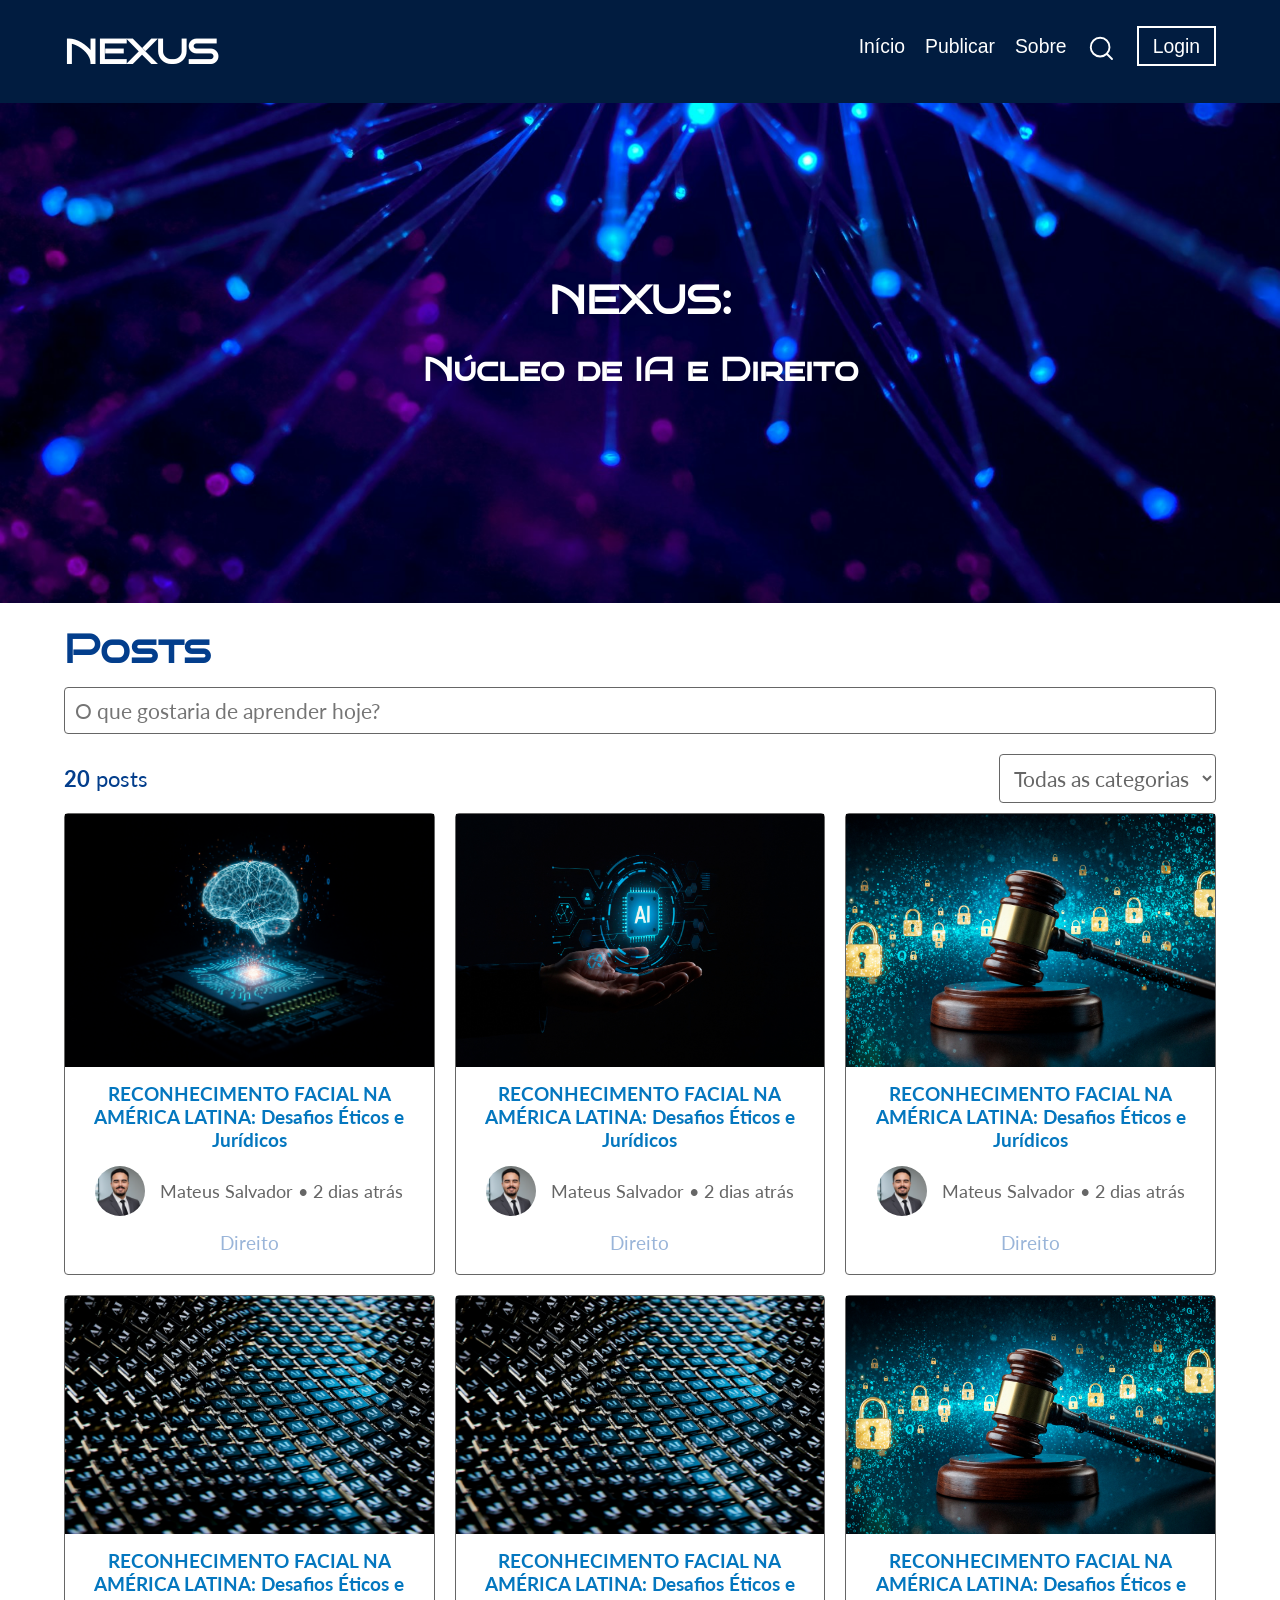
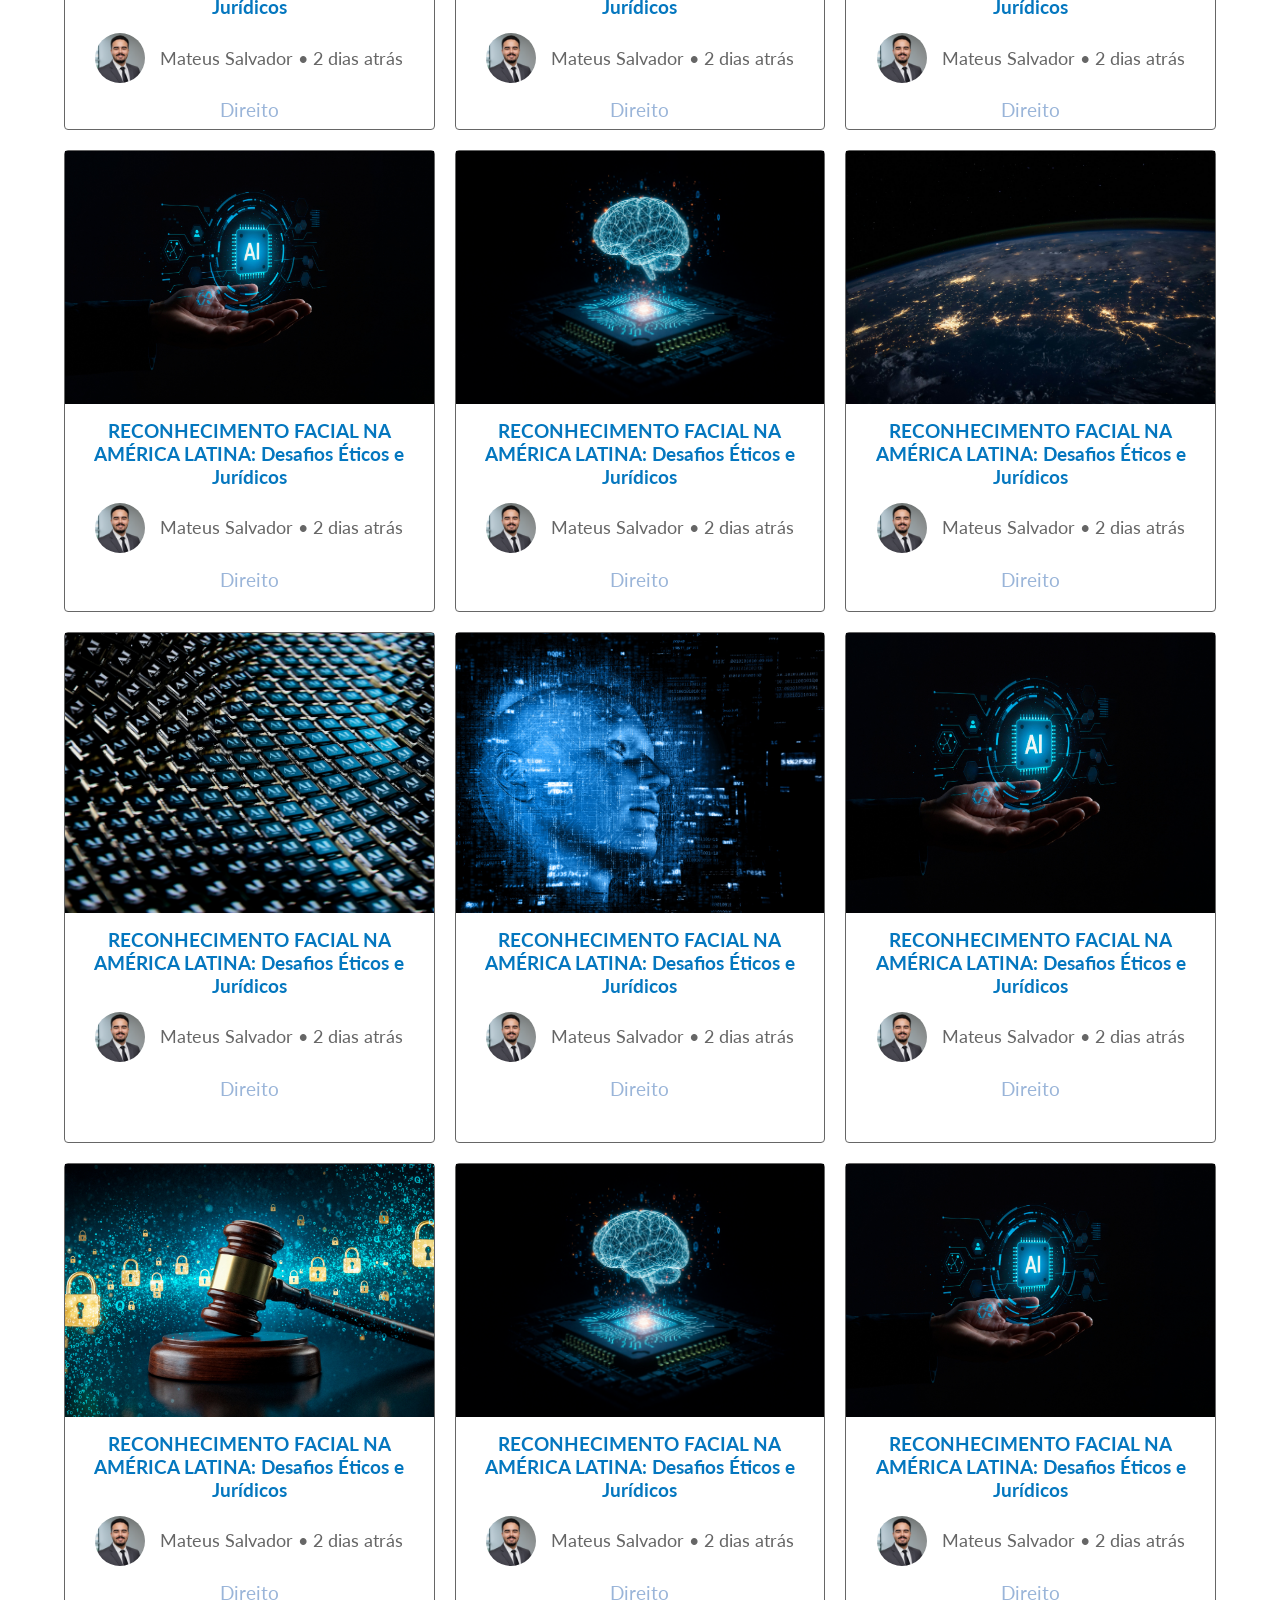
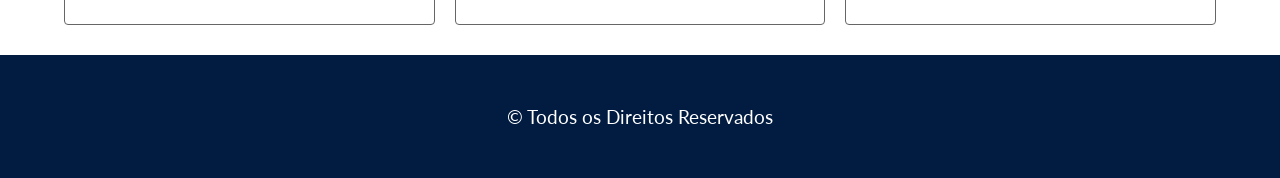
==== index.html @ 720b80a0 "primeiros ajustes responsivos" ====
<!doctype html>
<html lang="pt-br">
  <head>
    <meta charset="UTF-8" />
    <meta name="viewport" content="width=device-width, initial-scale=1.0" />
    <title>Observatório de IA e Direito</title>
    <link rel="stylesheet" href="./css/style.css" />
    <link rel="preconnect" href="https://fonts.googleapis.com" />
    <link rel="preconnect" href="https://fonts.gstatic.com" crossorigin />
    <link
      href="https://fonts.googleapis.com/css2?family=Bruno+Ace+SC&family=Lato:ital,wght@0,400;0,700;1,400;1,700&display=swap"
      rel="stylesheet"
    />
  </head>
  <body>
    <header>
      <div class="header interno">
        <a href="./" class="logo">Nexus</a>
        <nav>
          <ul class="menu">
            <li><a href="./">Início</a></li>
            <li><a href="./publicar.html">Publicar</a></li>
            <li><a href="">Sobre</a></li>
            <li>
              <a href=""
                ><img
                  class="img-search-header"
                  src="./media/search-white.svg"
                  alt=""
              /></a>
            </li>
            <li><a class="login-button" href="">Login</a></li>
          </ul>
          <button class="menu-alternativo">
            <img src="./media/menu.svg" alt="" />
          </button>
        </nav>
      </div>
    </header>

    <section class="blog-title-section externo">
      <div class="blog-title-section interno">
        <div class="blog-title-section-text">
          <h1>Nexus:</h1>
          <h2>Núcleo de IA e Direito</h2>
        </div>
      </div>
    </section>

    <section class="search-section">
      <div class="interno">
        <h2>Posts</h2>
        <div class="search-filter">
          <div class="search-filter-forms">
            <form class="search-post" method="get" action="">
              <input
                type="text"
                placeholder="O que gostaria de aprender hoje?"
              />
            </form>

            <div class="category-and-num-posts">
              <p class="num-posts"><span>20</span> posts</p>
              <form method="get" action="">
                <label for="category">Categoria</label>
                <select name="category" id="category">
                  <option value="">Todas as categorias</option>
                  <option value="Direito">Direito</option>
                  <option value="IA">IA</option>
                </select>
              </form>
            </div>
          </div>
        </div>
      </div>
    </section>

    <main>
      <div class="posts interno">
        <a href="">
          <div class="post">
            <img src="./media/homepage-3.jpg" alt="" />
            <div class="post-info">
              <h3 class="post-title">
                RECONHECIMENTO FACIAL NA AMÉRICA LATINA: Desafios Éticos e
                Jurídicos
              </h3>
              <div class="author-and-date">
                <img src="./media/perfil.png" alt="" class="author-img" />
                <span class="author-name">Mateus Salvador</span>
                <span class="circle-icon">•</span>
                <span class="pub-date">2 dias atrás</span>
              </div>
              <span class="post-category">Direito</span>
            </div>
          </div>
        </a>
        <a href="">
          <div class="post">
            <img src="./media/homepage-2.jpg" alt="" />
            <div class="post-info">
              <h3 class="post-title">
                RECONHECIMENTO FACIAL NA AMÉRICA LATINA: Desafios Éticos e
                Jurídicos
              </h3>
              <div class="author-and-date">
                <img src="./media/perfil.png" alt="" class="author-img" />
                <span class="author-name">Mateus Salvador</span>
                <span class="circle-icon">•</span>
                <span class="pub-date">2 dias atrás</span>
              </div>
              <span class="post-category">Direito</span>
            </div>
          </div>
        </a>
        <a href="">
          <div class="post">
            <img src="./media/homepage-7.jpg" alt="" />
            <div class="post-info">
              <h3 class="post-title">
                RECONHECIMENTO FACIAL NA AMÉRICA LATINA: Desafios Éticos e
                Jurídicos
              </h3>
              <div class="author-and-date">
                <img src="./media/perfil.png" alt="" class="author-img" />
                <span class="author-name">Mateus Salvador</span>
                <span class="circle-icon">•</span>
                <span class="pub-date">2 dias atrás</span>
              </div>
              <span class="post-category">Direito</span>
            </div>
          </div>
        </a>
        <a href="">
          <div class="post">
            <img src="./media/homepage-4.jpg" alt="" />
            <div class="post-info">
              <h3 class="post-title">
                RECONHECIMENTO FACIAL NA AMÉRICA LATINA: Desafios Éticos e
                Jurídicos
              </h3>
              <div class="author-and-date">
                <img src="./media/perfil.png" alt="" class="author-img" />
                <span class="author-name">Mateus Salvador</span>
                <span class="circle-icon">•</span>
                <span class="pub-date">2 dias atrás</span>
              </div>
              <span class="post-category">Direito</span>
            </div>
          </div>
        </a>
        <a href="">
          <div class="post">
            <img src="./media/homepage-4.jpg" alt="" />
            <div class="post-info">
              <h3 class="post-title">
                RECONHECIMENTO FACIAL NA AMÉRICA LATINA: Desafios Éticos e
                Jurídicos
              </h3>
              <div class="author-and-date">
                <img src="./media/perfil.png" alt="" class="author-img" />
                <span class="author-name">Mateus Salvador</span>
                <span class="circle-icon">•</span>
                <span class="pub-date">2 dias atrás</span>
              </div>
              <span class="post-category">Direito</span>
            </div>
          </div>
        </a>
        <a href="">
          <div class="post">
            <img src="./media/homepage-7.jpg" alt="" />
            <div class="post-info">
              <h3 class="post-title">
                RECONHECIMENTO FACIAL NA AMÉRICA LATINA: Desafios Éticos e
                Jurídicos
              </h3>
              <div class="author-and-date">
                <img src="./media/perfil.png" alt="" class="author-img" />
                <span class="author-name">Mateus Salvador</span>
                <span class="circle-icon">•</span>
                <span class="pub-date">2 dias atrás</span>
              </div>
              <span class="post-category">Direito</span>
            </div>
          </div>
        </a>
        <a href="">
          <div class="post">
            <img src="./media/homepage-2.jpg" alt="" />
            <div class="post-info">
              <h3 class="post-title">
                RECONHECIMENTO FACIAL NA AMÉRICA LATINA: Desafios Éticos e
                Jurídicos
              </h3>
              <div class="author-and-date">
                <img src="./media/perfil.png" alt="" class="author-img" />
                <span class="author-name">Mateus Salvador</span>
                <span class="circle-icon">•</span>
                <span class="pub-date">2 dias atrás</span>
              </div>
              <span class="post-category">Direito</span>
            </div>
          </div>
        </a>
        <a href="">
          <div class="post">
            <img src="./media/homepage-3.jpg" alt="" />
            <div class="post-info">
              <h3 class="post-title">
                RECONHECIMENTO FACIAL NA AMÉRICA LATINA: Desafios Éticos e
                Jurídicos
              </h3>
              <div class="author-and-date">
                <img src="./media/perfil.png" alt="" class="author-img" />
                <span class="author-name">Mateus Salvador</span>
                <span class="circle-icon">•</span>
                <span class="pub-date">2 dias atrás</span>
              </div>
              <span class="post-category">Direito</span>
            </div>
          </div>
        </a>
        <a href="">
          <div class="post">
            <img src="./media/homepage-5.jpg" alt="" />
            <div class="post-info">
              <h3 class="post-title">
                RECONHECIMENTO FACIAL NA AMÉRICA LATINA: Desafios Éticos e
                Jurídicos
              </h3>
              <div class="author-and-date">
                <img src="./media/perfil.png" alt="" class="author-img" />
                <span class="author-name">Mateus Salvador</span>
                <span class="circle-icon">•</span>
                <span class="pub-date">2 dias atrás</span>
              </div>
              <span class="post-category">Direito</span>
            </div>
          </div>
        </a>
        <a href="">
          <div class="post">
            <img src="./media/homepage-4.jpg" alt="" />
            <div class="post-info">
              <h3 class="post-title">
                RECONHECIMENTO FACIAL NA AMÉRICA LATINA: Desafios Éticos e
                Jurídicos
              </h3>
              <div class="author-and-date">
                <img src="./media/perfil.png" alt="" class="author-img" />
                <span class="author-name">Mateus Salvador</span>
                <span class="circle-icon">•</span>
                <span class="pub-date">2 dias atrás</span>
              </div>
              <span class="post-category">Direito</span>
            </div>
          </div>
        </a>
        <a href="">
          <div class="post">
            <img src="./media/homepage-1.jpg" alt="" />
            <div class="post-info">
              <h3 class="post-title">
                RECONHECIMENTO FACIAL NA AMÉRICA LATINA: Desafios Éticos e
                Jurídicos
              </h3>
              <div class="author-and-date">
                <img src="./media/perfil.png" alt="" class="author-img" />
                <span class="author-name">Mateus Salvador</span>
                <span class="circle-icon">•</span>
                <span class="pub-date">2 dias atrás</span>
              </div>
              <span class="post-category">Direito</span>
            </div>
          </div>
        </a>
        <a href="">
          <div class="post">
            <img src="./media/homepage-2.jpg" alt="" />
            <div class="post-info">
              <h3 class="post-title">
                RECONHECIMENTO FACIAL NA AMÉRICA LATINA: Desafios Éticos e
                Jurídicos
              </h3>
              <div class="author-and-date">
                <img src="./media/perfil.png" alt="" class="author-img" />
                <span class="author-name">Mateus Salvador</span>
                <span class="circle-icon">•</span>
                <span class="pub-date">2 dias atrás</span>
              </div>
              <span class="post-category">Direito</span>
            </div>
          </div>
        </a>
        <a href="">
          <div class="post">
            <img src="./media/homepage-7.jpg" alt="" />
            <div class="post-info">
              <h3 class="post-title">
                RECONHECIMENTO FACIAL NA AMÉRICA LATINA: Desafios Éticos e
                Jurídicos
              </h3>
              <div class="author-and-date">
                <img src="./media/perfil.png" alt="" class="author-img" />
                <span class="author-name">Mateus Salvador</span>
                <span class="circle-icon">•</span>
                <span class="pub-date">2 dias atrás</span>
              </div>
              <span class="post-category">Direito</span>
            </div>
          </div>
        </a>
        <a href="">
          <div class="post">
            <img src="./media/homepage-3.jpg" alt="" />
            <div class="post-info">
              <h3 class="post-title">
                RECONHECIMENTO FACIAL NA AMÉRICA LATINA: Desafios Éticos e
                Jurídicos
              </h3>
              <div class="author-and-date">
                <img src="./media/perfil.png" alt="" class="author-img" />
                <span class="author-name">Mateus Salvador</span>
                <span class="circle-icon">•</span>
                <span class="pub-date">2 dias atrás</span>
              </div>
              <span class="post-category">Direito</span>
            </div>
          </div>
        </a>
        <a href="">
          <div class="post">
            <img src="./media/homepage-2.jpg" alt="" />
            <div class="post-info">
              <h3 class="post-title">
                RECONHECIMENTO FACIAL NA AMÉRICA LATINA: Desafios Éticos e
                Jurídicos
              </h3>
              <div class="author-and-date">
                <img src="./media/perfil.png" alt="" class="author-img" />
                <span class="author-name">Mateus Salvador</span>
                <span class="circle-icon">•</span>
                <span class="pub-date">2 dias atrás</span>
              </div>
              <span class="post-category">Direito</span>
            </div>
          </div>
        </a>
      </div>
    </main>

    <footer>
      <div class="footer interno">
        <p><a href="">&copy; Todos os Direitos Reservados</a></p>
      </div>
    </footer>
  </body>
</html>
---- css/style.css ----
:root {
  --preto: #000000;
  --azul-1: #011c40;
  --azul-2: #033e8c;
  --azul-3: #0455bf;
  --azul-4: #0477bf;
  --azul-5: #9ab5d9;
  --branco: #ffffff;
  --cinza: #666666;
}

body {
  background-color: var(--branco);
}

* {
  margin: 0;
  padding: 0;
  border: none;
  text-decoration: none;
  font-size: 1.1rem;
  font-family: monospace;
  list-style: none;
  font-family: "Lato";
  box-sizing: border-box;
}

header {
  background-color: var(--azul-1);
  width: 100%;
}

.logo {
  color: var(--branco);
  font-weight: bold;
  text-transform: uppercase;
  font-size: 2rem;
  font-family: "Bruno Ace SC", Helvetica, Arial, sans-serif;
}

.interno {
  max-width: 90vw;
  margin: auto;
}

.header {
  display: flex;
  justify-content: space-between;
  padding: 30px 0;
  align-items: center;
}

.menu {
  display: flex;
  gap: 20px;
  align-content: center;
}

.menu a {
  text-transform: capitalize;
  color: var(--branco);
  font-family: "Roboto", Helvetica, Arial, sans-serif;
  font-size: 1.1rem;
}

.menu a:hover {
  color: var(--azul-5);
}

.menu img {
  height: 30px;
}

a.login-button {
  color: var(--branco);
  border: 2px solid var(--branco);
  padding: 7px 14px;
  transition: 0.5;
}

a.login-button:hover {
  border-color: var(--azul-5);
}

.menu-alternativo {
  width: 40px;
  background-color: transparent;
  display: none;
}

.menu-alternativo img {
  max-width: 100%;
}

.blog-title-section.externo {
  height: 500px;
  background-color: var(--azul-2);
  background-image: url(../media/homepage-6.jpg);
  background-repeat: no-repeat;
  background-position: bottom right;
  background-size: cover;
}

.blog-title-section.interno {
  height: 100%;
  display: flex;
  align-items: center;
  justify-content: center;
}

.blog-title-section-text {
  max-width: 50%;
  margin-bottom: 40px;
  text-align: center;
}

.blog-title-section h1,
h2,
h1 span {
  color: var(--branco);
  text-align: center;
  font-size: 2.2rem;
  line-height: 1.4;
  font-family: "Bruno Ace SC", Helvetica, Arial, sans-serif;
}

.blog-title-section h2 {
  font-size: 1.8rem;
  margin-top: 5px;
}

h1 {
  text-transform: uppercase;
  padding-bottom: 15px;
}

h1 span {
  text-transform: lowercase;
}

.search-section {
  padding: 20px 0 10px 0;
}

.search-section h2 {
  color: var(--azul-2);
  text-align: left;
  margin-bottom: 10px;
}

.search-post input {
  width: 100%;
}

[for="category"] {
  display: none;
}

.num-posts,
.num-posts span {
  font-size: 1.25rem;
  color: var(--azul-2);
}

.num-posts span {
  font-weight: bold;
}

.category-and-num-posts {
  display: flex;
  align-items: center;
  justify-content: space-between;
  width: 100%;
  margin-top: 20px;
}

.search-section input,
.search-filter select {
  color: var(--cinza);
  border: 1px solid var(--cinza);
  padding: 10px;
  border-radius: 4px;
  background-color: var(--branco);
  font-size: 1.2rem;
}

main {
  margin: 0px 0px 30px 0;
}

.posts {
  display: grid;
  grid-template-columns: repeat(auto-fit, minmax(350px, 1fr));
  gap: 20px;
  grid-auto-rows: auto;
}

.post * {
  color: var(--cinza);
}
.post {
  border: 1px solid var(--cinza);
  border-radius: 4px;
  background-color: var(--branco);
  height: 100%;
}

.post-info {
  padding: 15px 10px;
  display: grid;
  gap: 15px;
  text-align: center;
  align-content: space-around;
}

.post img {
  display: block;
  max-width: 100%;
  height: 55%;
  width: 100%;
  object-fit: cover;
  object-position: center center;
}

.post-title {
  color: var(--azul-4);
  font-size: 1.1rem;
}

.author-and-date {
  display: flex;
  flex-direction: row;
  justify-content: center;
  gap: 5px;
  align-items: center;
}

.author-and-date .author-img {
  width: 50px;
  height: 50px;
  border-radius: 25px;
  object-fit: cover;
  object-position: center center;
  margin-right: 10px;
}

.author-and-date * {
  color: var(--cinza);
  font-size: 1rem;
}
.post-category {
  color: var(--azul-5);
}

footer {
  background-color: var(--azul-1);
  padding: 50px;
  width: 100%;
}
.footer a {
  color: var(--branco);
}

.footer p {
  text-align: center;
}
.footer a:hover {
  color: var(--azul-5);
}

.publish {
  display: grid;
  grid-template-columns: 1fr 1fr;
  padding: 20px 0;
  height: 100%;
}

.publish * {
  grid-column: 1/2;
  text-align: left;
}

.publish h1 {
  margin-top: 20px;
  font-size: 2rem;
  color: var(--azul-2);
  line-height: 1.4;
}
.publish p {
  font-size: 1.25rem;
  line-height: 1.4;
}
.publish h2 {
  font-size: 1.5rem;
  line-height: 1.4;
  color: var(--azul-2);
  margin-top: 30px;
  margin-bottom: 7px;
}
.publish a {
  color: var(--azul-3);
}

@media (max-width: 650px) {
  .menu {
    display: none;
  }

  .menu-alternativo {
    display: block;
  }

  .posts {
    grid-template-columns: repeat(auto-fit, minmax(300px, 1fr));
  }

  .blog-title-section.externo {
    background-image: none;
    height: 400px;
  }
}

@media (max-width: 442px) {
  .post {
    padding-bottom: 20px;
  }

  .author-and-date {
    gap: 3px;
  }
  .interno {
    max-width: 100vw;
    padding: 10px;
  }
}

@media (max-width: 402px) {
  .post {
    height: 415px;
  }
}
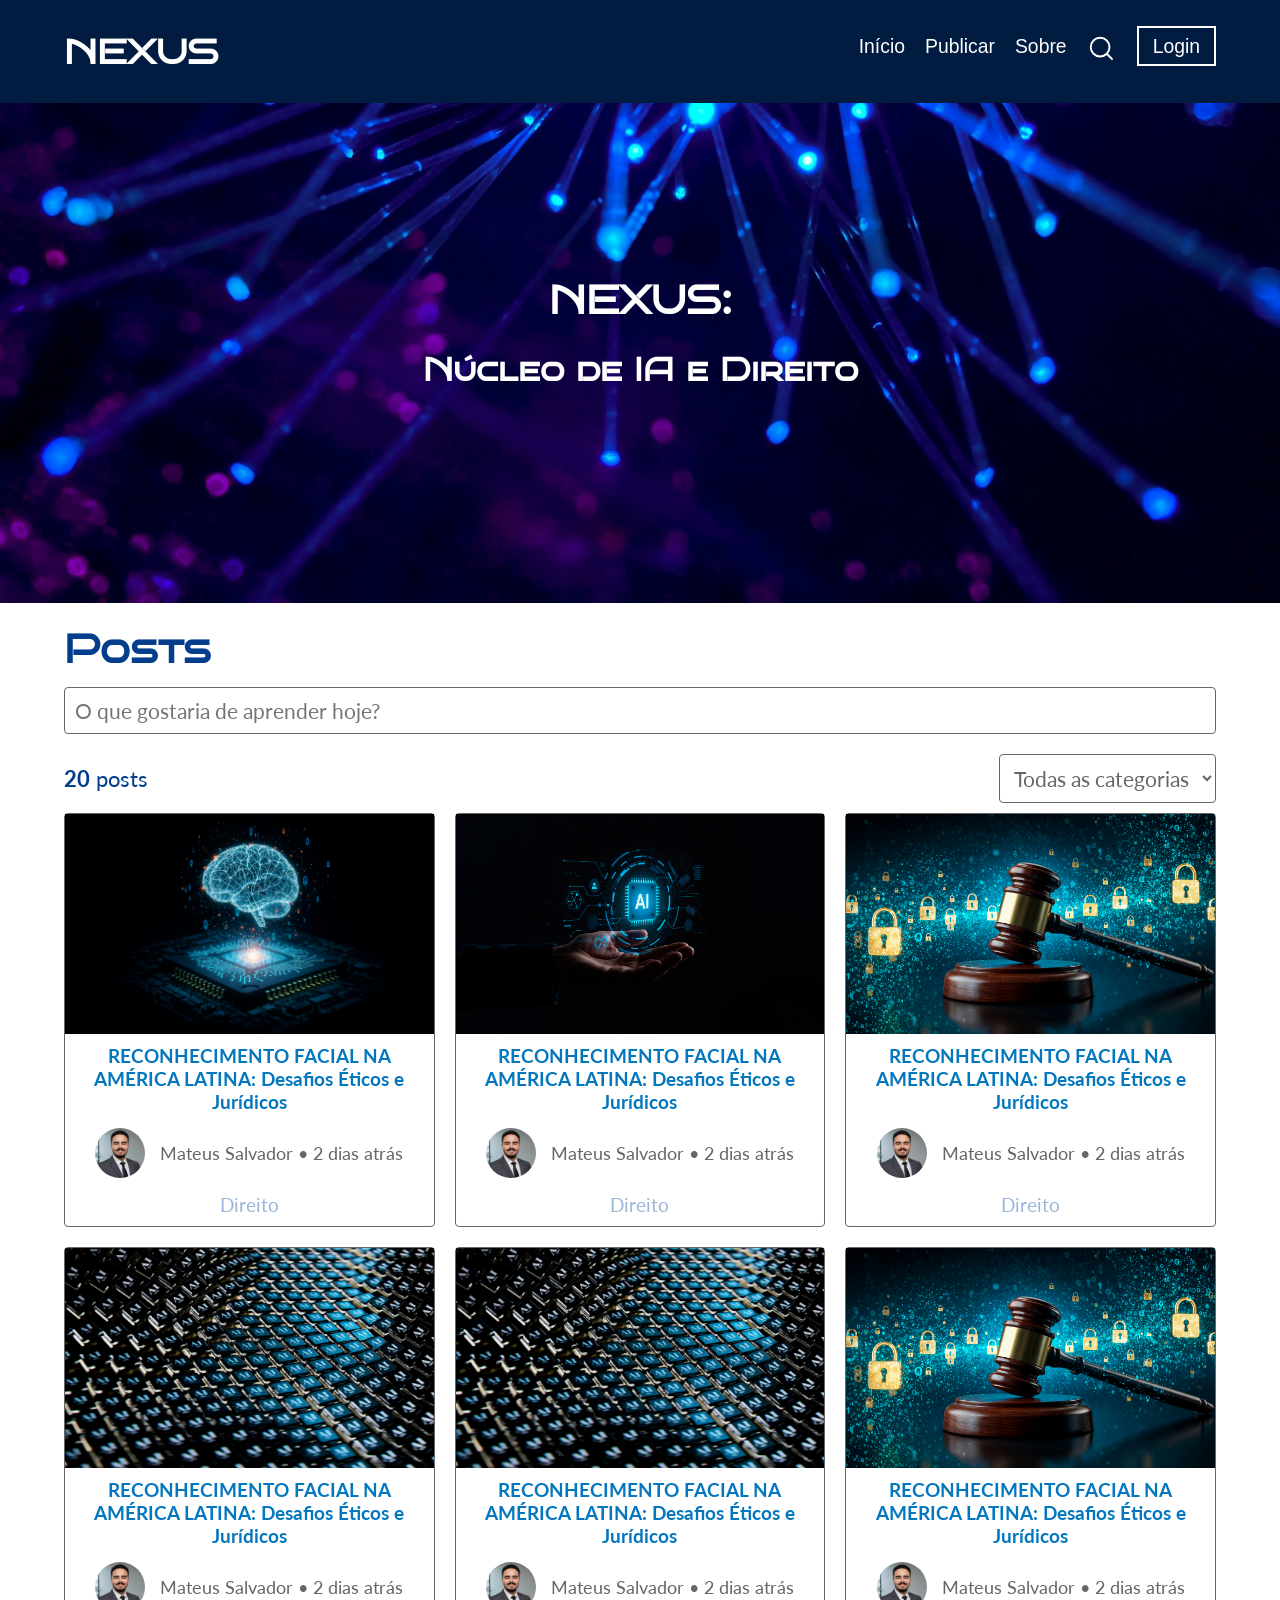
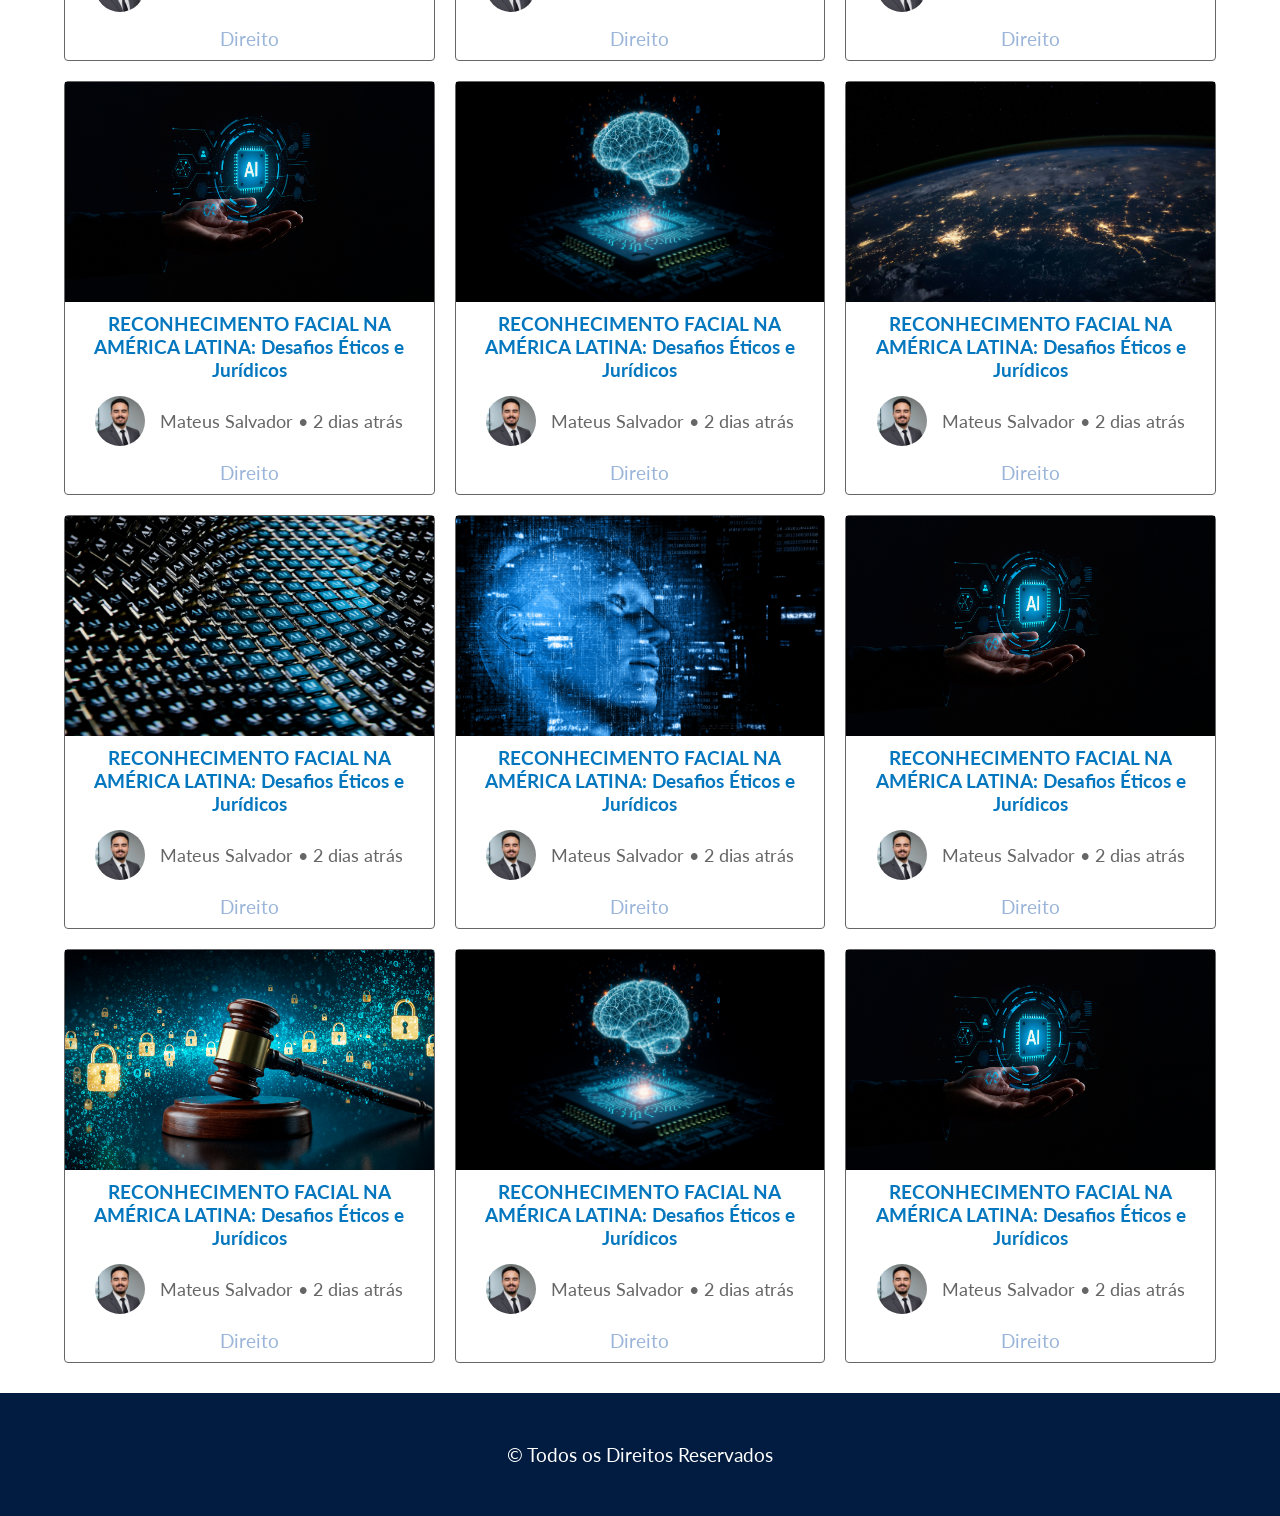
==== commit 25e1796d: "homepage mvp" ====
--- a/index.html
+++ b/index.html
@@ -11,6 +11,7 @@
       href="https://fonts.googleapis.com/css2?family=Bruno+Ace+SC&family=Lato:ital,wght@0,400;0,700;1,400;1,700&display=swap"
       rel="stylesheet"
     />
+    <link rel="shortcut icon" href="./media/law-icon.svg" />
   </head>
   <body>
     <header>
--- a/css/style.css
+++ b/css/style.css
@@ -190,7 +190,7 @@
 
 .posts {
   display: grid;
-  grid-template-columns: repeat(auto-fit, minmax(350px, 1fr));
+  grid-template-columns: repeat(auto-fit, minmax(340px, 1fr));
   gap: 20px;
   grid-auto-rows: auto;
 }
@@ -199,6 +199,8 @@
   color: var(--cinza);
 }
 .post {
+  display: flex;
+  flex-direction: column;
   border: 1px solid var(--cinza);
   border-radius: 4px;
   background-color: var(--branco);
@@ -206,7 +208,7 @@
 }
 
 .post-info {
-  padding: 15px 10px;
+  padding: 10px 15px;
   display: grid;
   gap: 15px;
   text-align: center;
@@ -216,7 +218,7 @@
 .post img {
   display: block;
   max-width: 100%;
-  height: 55%;
+  height: 220px;
   width: 100%;
   object-fit: cover;
   object-position: center center;
@@ -301,7 +303,19 @@
   color: var(--azul-3);
 }
 
-@media (max-width: 650px) {
+@media (max-width: 1180px) {
+  .posts {
+    grid-template-columns: 1fr 1fr 1fr;
+  }
+}
+
+@media (max-width: 1024px) {
+  .posts {
+    grid-template-columns: 1fr 1fr;
+  }
+}
+
+@media (max-width: 620px) {
   .menu {
     display: none;
   }
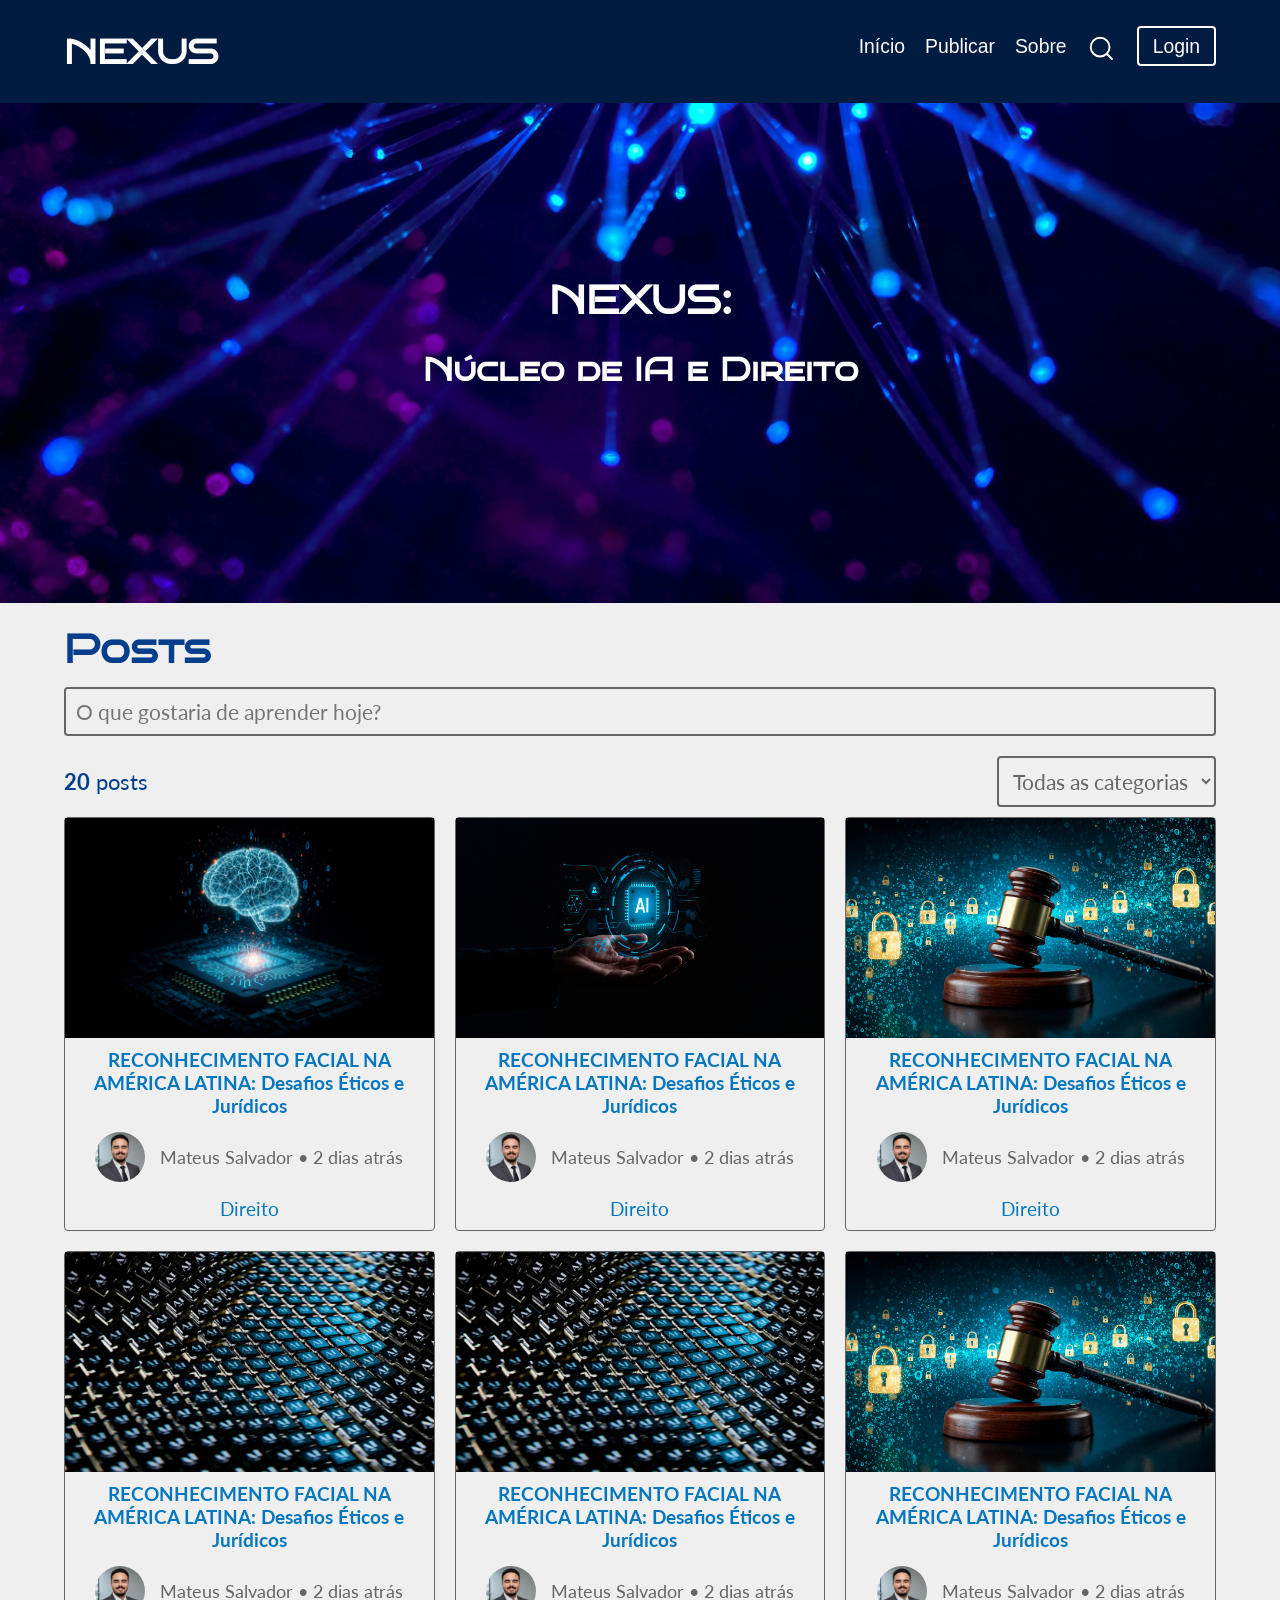
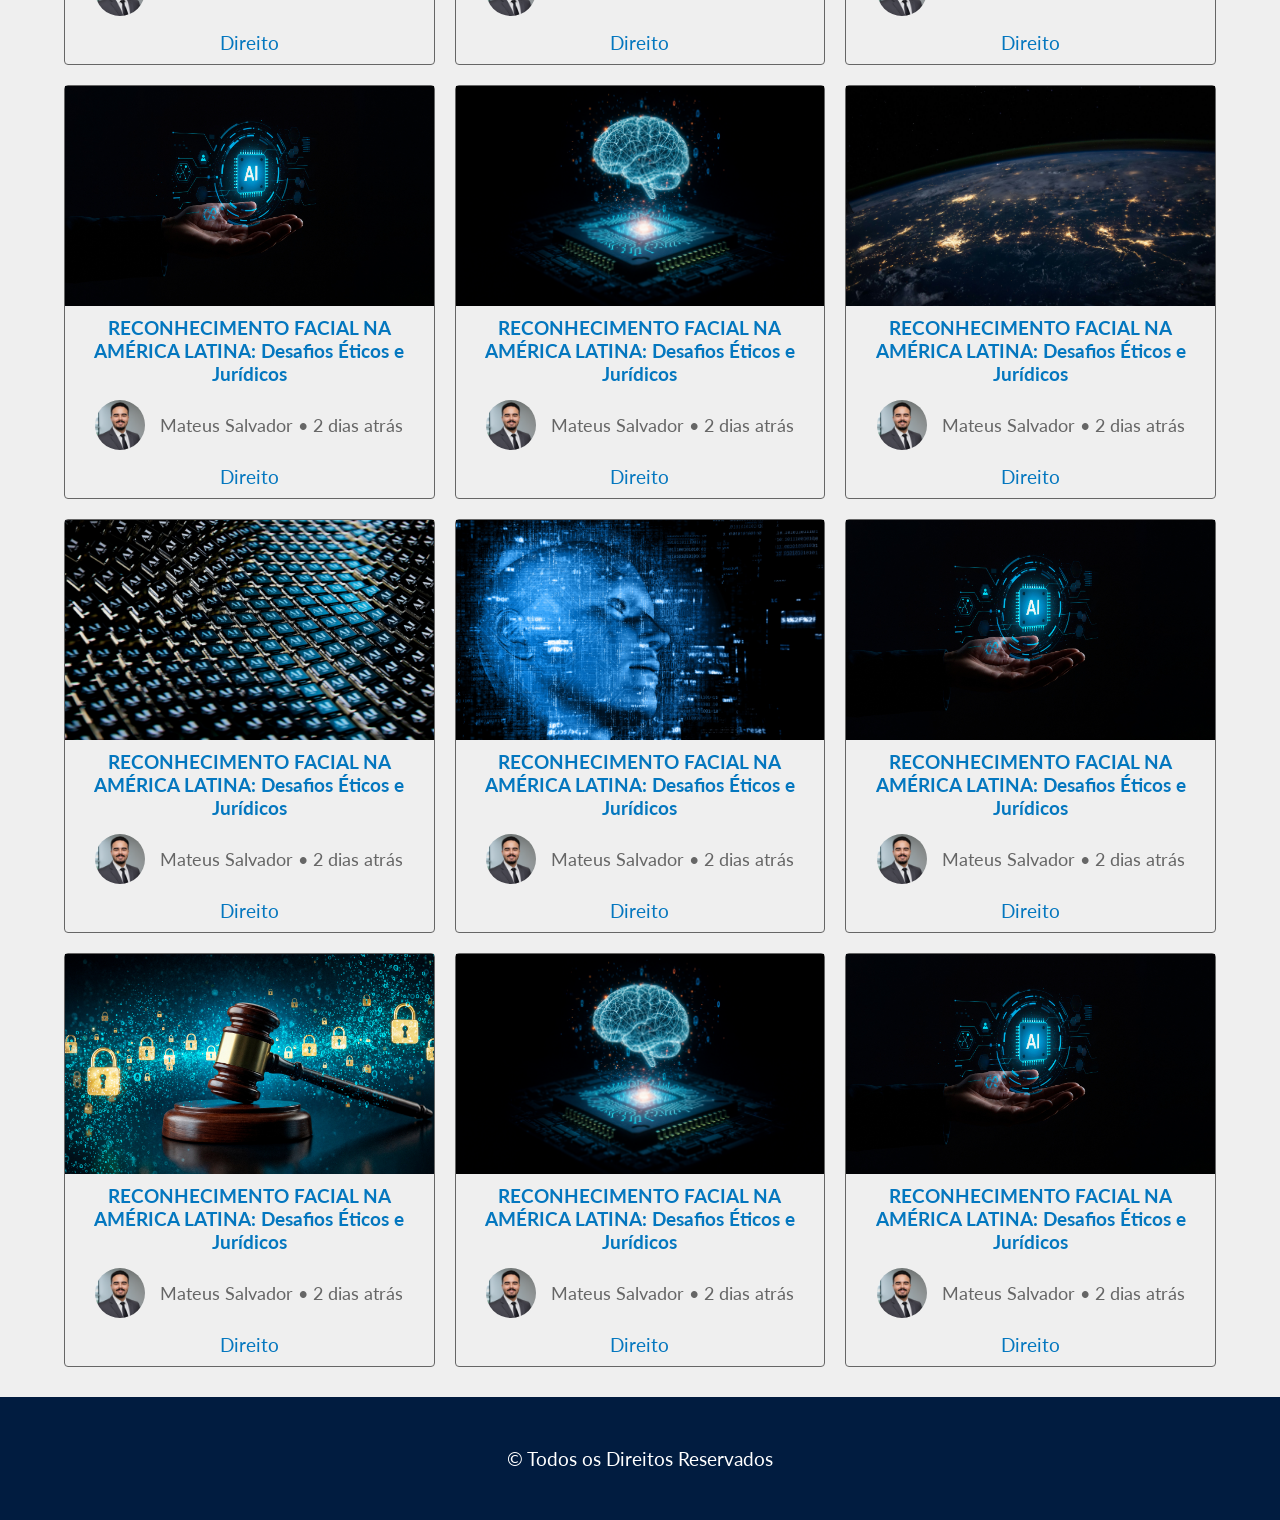
==== commit 22bfb162: "adicionando animações" ====
--- a/index.html
+++ b/index.html
@@ -55,7 +55,7 @@
           <div class="search-filter-forms">
             <form class="search-post" method="get" action="">
               <input
-                type="text"
+                type="search"
                 placeholder="O que gostaria de aprender hoje?"
               />
             </form>
--- a/css/style.css
+++ b/css/style.css
@@ -6,11 +6,12 @@
   --azul-4: #0477bf;
   --azul-5: #9ab5d9;
   --branco: #ffffff;
+  --fundo: #efefef;
   --cinza: #666666;
 }
 
 body {
-  background-color: var(--branco);
+  background-color: var(--fundo);
 }
 
 * {
@@ -61,9 +62,11 @@
   color: var(--branco);
   font-family: "Roboto", Helvetica, Arial, sans-serif;
   font-size: 1.1rem;
-}
-
-.menu a:hover {
+  transition: all 300ms ease-in-out;
+}
+
+.menu a:hover,
+footer a:hover {
   color: var(--azul-5);
 }
 
@@ -76,6 +79,8 @@
   border: 2px solid var(--branco);
   padding: 7px 14px;
   transition: 0.5;
+  border-radius: 4px;
+  transition: all 300ms ease-in-out;
 }
 
 a.login-button:hover {
@@ -150,6 +155,14 @@
 
 .search-post input {
   width: 100%;
+  outline: none;
+  transition: all 300ms ease-in-out;
+}
+
+.search-post input:focus-within,
+.search-filter select:focus-within {
+  background-color: var(--branco);
+  border-color: var(--azul-3);
 }
 
 [for="category"] {
@@ -176,11 +189,11 @@
 
 .search-section input,
 .search-filter select {
+  background-color: var(--fundo);
   color: var(--cinza);
-  border: 1px solid var(--cinza);
   padding: 10px;
   border-radius: 4px;
-  background-color: var(--branco);
+  border: 2px solid var(--cinza);
   font-size: 1.2rem;
 }
 
@@ -203,8 +216,13 @@
   flex-direction: column;
   border: 1px solid var(--cinza);
   border-radius: 4px;
-  background-color: var(--branco);
+  background-color: var(--fundo);
   height: 100%;
+  transition: all 300ms ease-in-out;
+}
+
+.post:hover {
+  box-shadow: 5px 5px 10px 3px var(--azul-5);
 }
 
 .post-info {
@@ -251,7 +269,7 @@
   font-size: 1rem;
 }
 .post-category {
-  color: var(--azul-5);
+  color: var(--azul-4);
 }
 
 footer {
@@ -261,13 +279,11 @@
 }
 .footer a {
   color: var(--branco);
+  transition: all 300ms ease-in-out;
 }
 
 .footer p {
   text-align: center;
-}
-.footer a:hover {
-  color: var(--azul-5);
 }
 
 .publish {
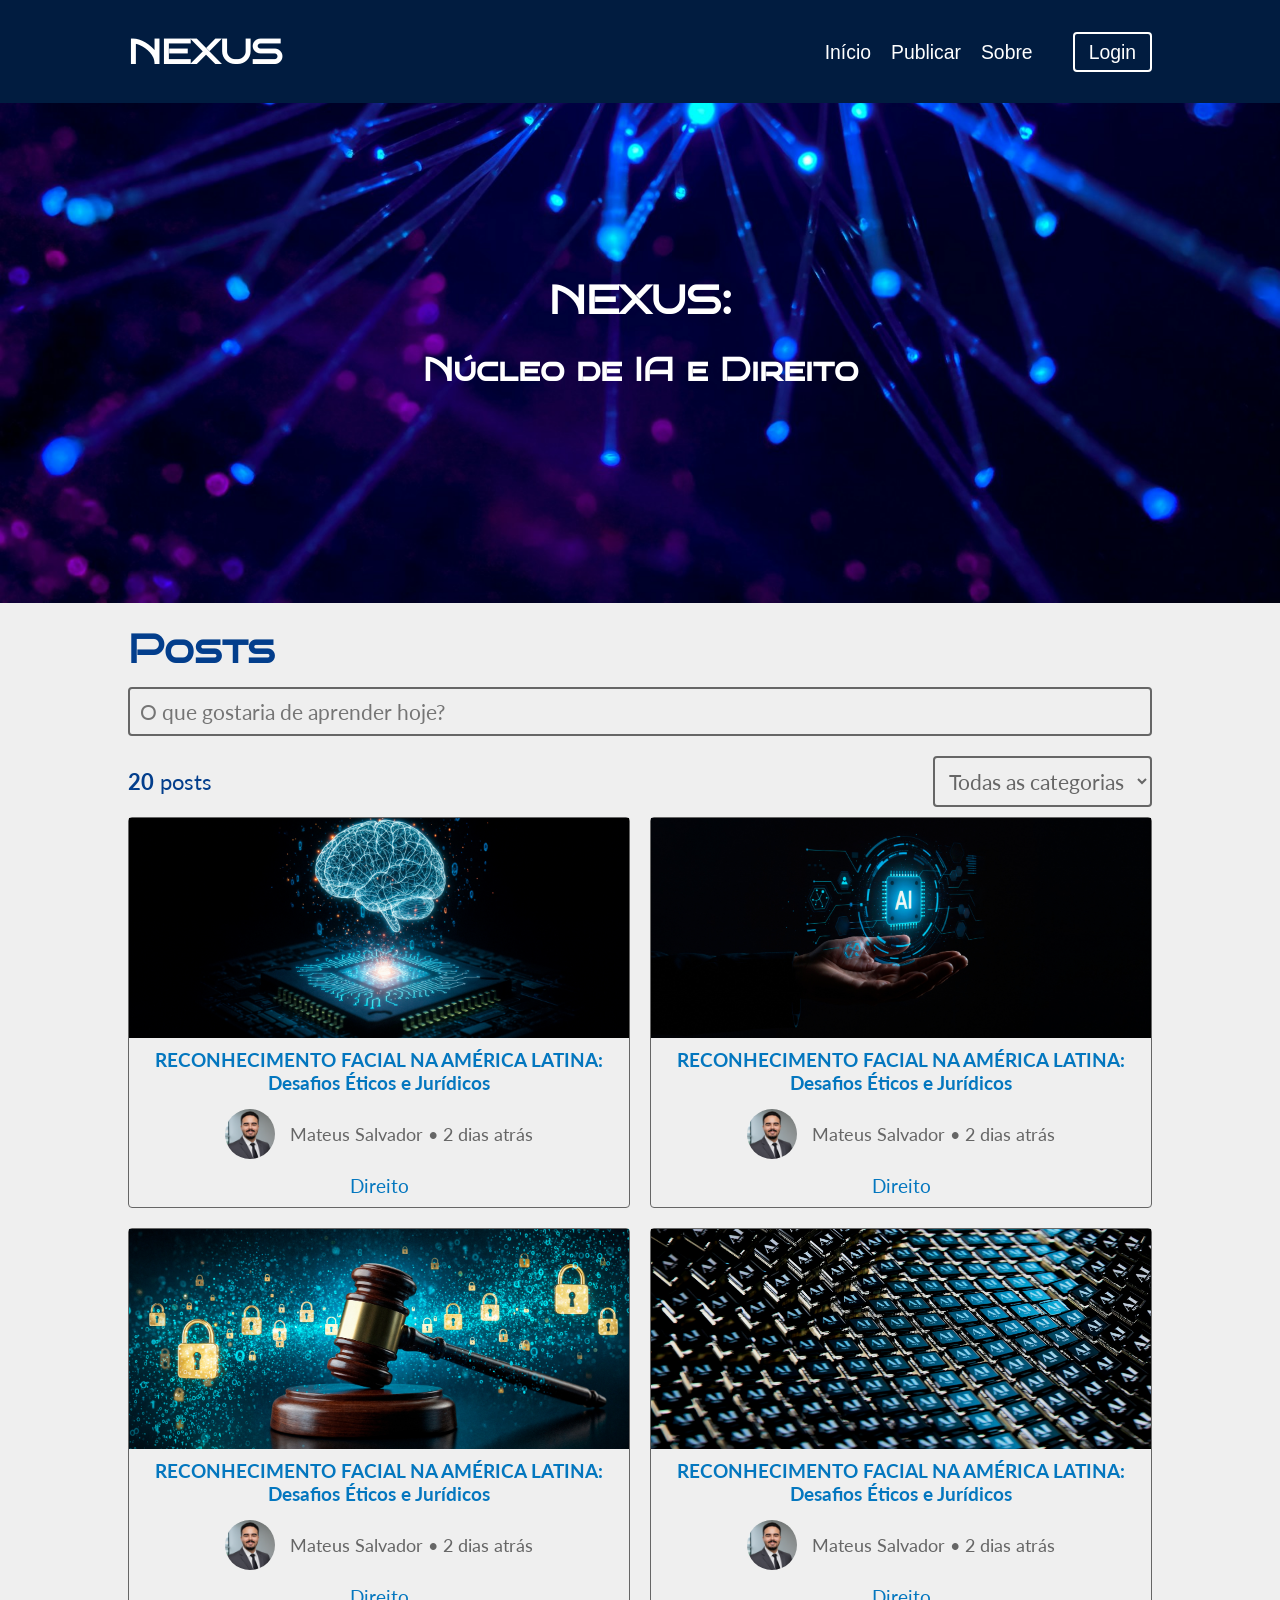
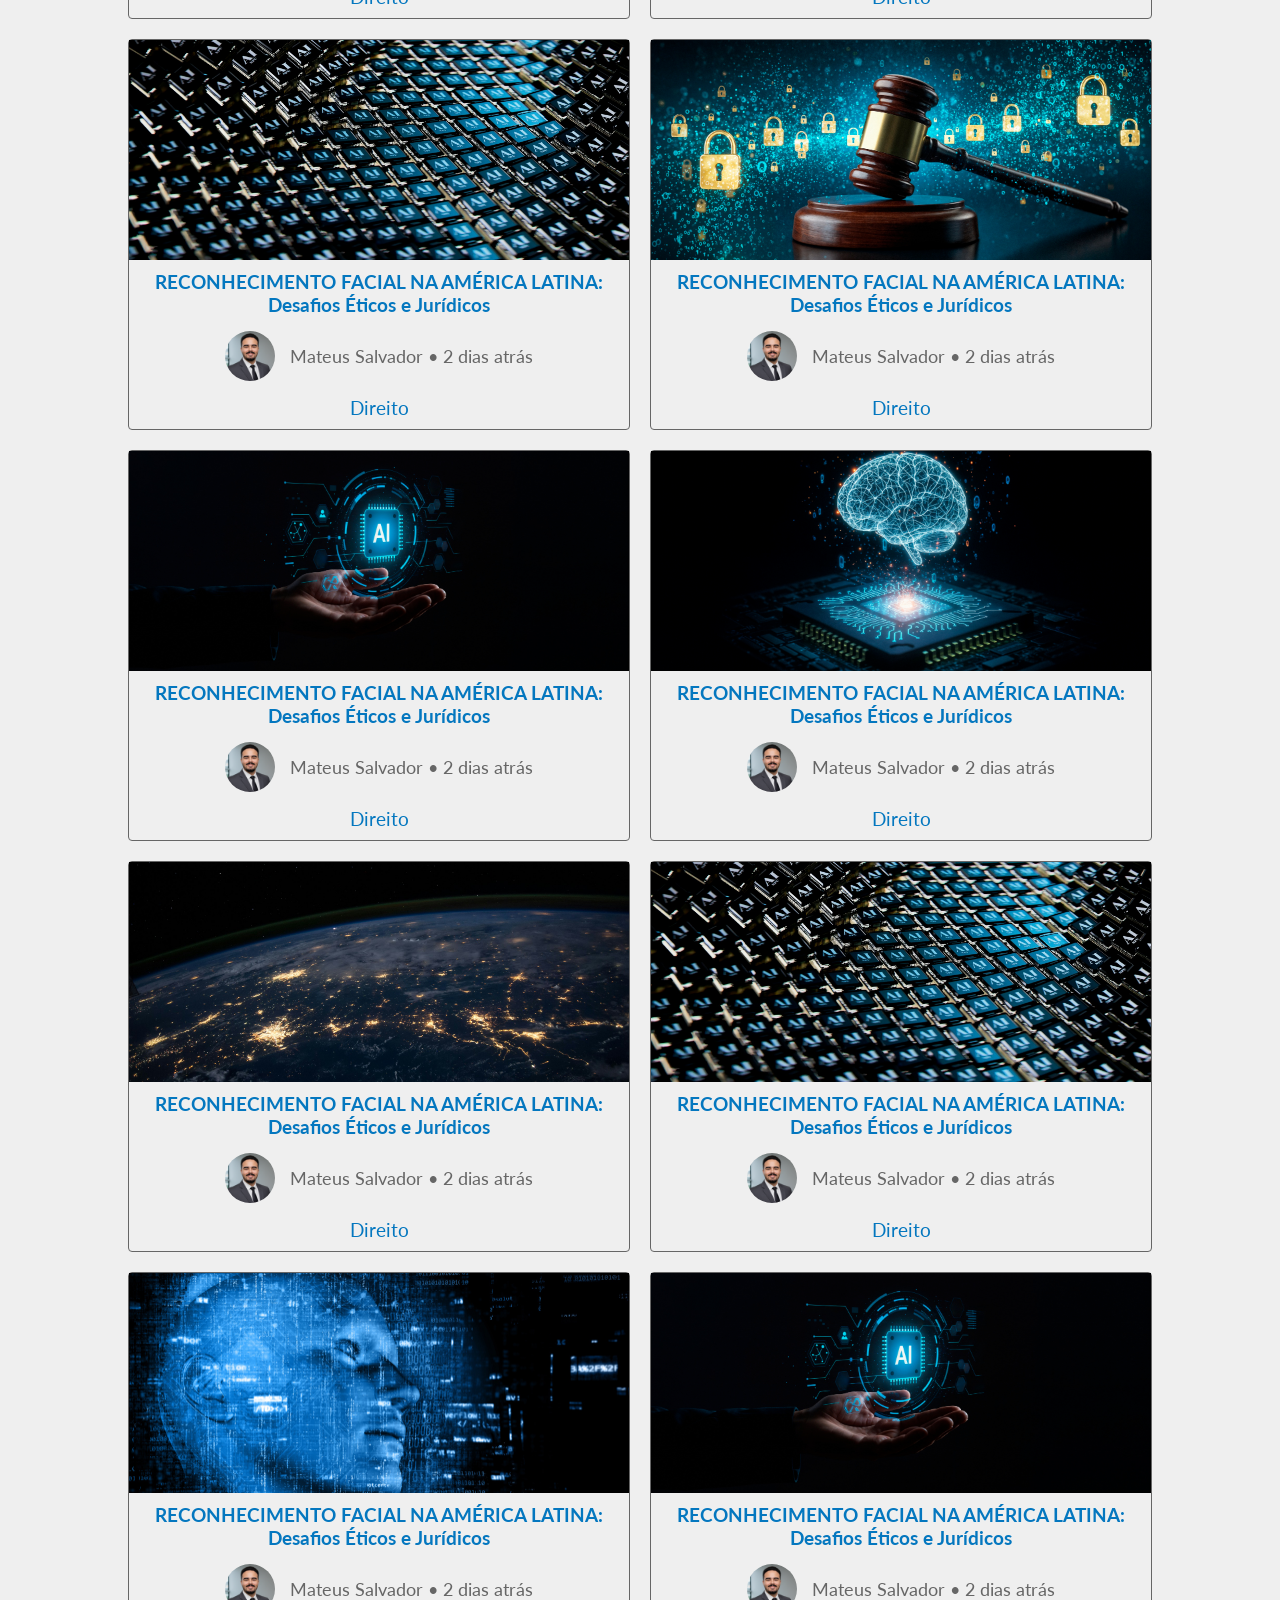
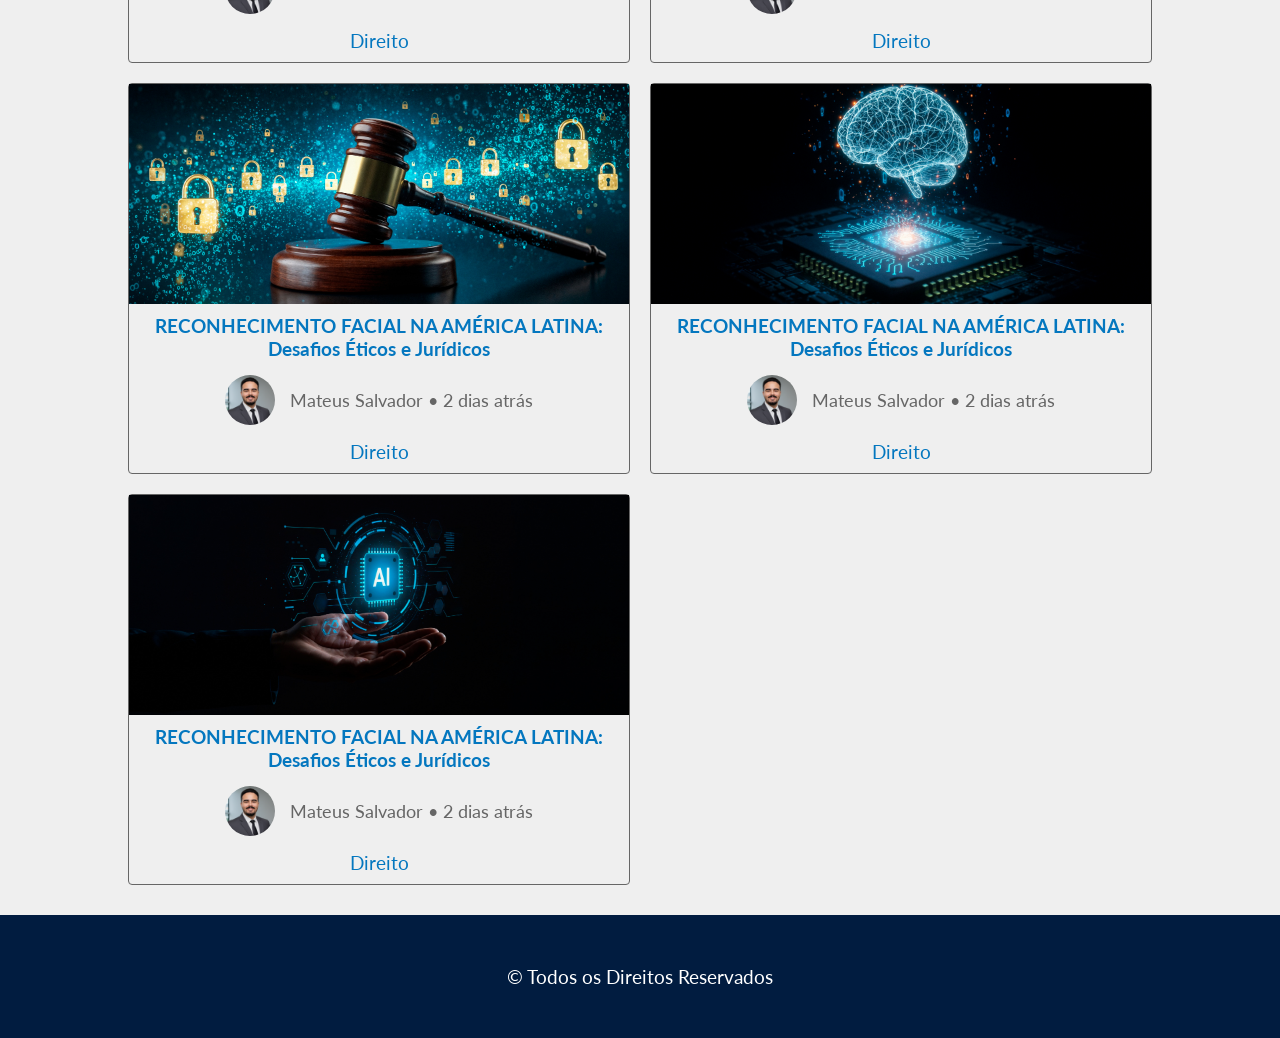
==== commit d316d675: "Criando página de publicação" ====
--- a/index.html
+++ b/index.html
@@ -3,7 +3,7 @@
   <head>
     <meta charset="UTF-8" />
     <meta name="viewport" content="width=device-width, initial-scale=1.0" />
-    <title>Observatório de IA e Direito</title>
+    <title>Nexus | Observatório de IA e Direito</title>
     <link rel="stylesheet" href="./css/style.css" />
     <link rel="preconnect" href="https://fonts.googleapis.com" />
     <link rel="preconnect" href="https://fonts.gstatic.com" crossorigin />
@@ -21,7 +21,7 @@
           <ul class="menu">
             <li><a href="./">Início</a></li>
             <li><a href="./publicar.html">Publicar</a></li>
-            <li><a href="">Sobre</a></li>
+            <li><a href="./sobre.html">Sobre</a></li>
             <li>
               <a href=""
                 ><img
@@ -78,7 +78,7 @@
 
     <main>
       <div class="posts interno">
-        <a href="">
+        <a href="./post.html">
           <div class="post">
             <img src="./media/homepage-3.jpg" alt="" />
             <div class="post-info">
@@ -96,7 +96,7 @@
             </div>
           </div>
         </a>
-        <a href="">
+        <a href="./post.html">
           <div class="post">
             <img src="./media/homepage-2.jpg" alt="" />
             <div class="post-info">
@@ -114,7 +114,7 @@
             </div>
           </div>
         </a>
-        <a href="">
+        <a href="./post.html">
           <div class="post">
             <img src="./media/homepage-7.jpg" alt="" />
             <div class="post-info">
@@ -132,7 +132,7 @@
             </div>
           </div>
         </a>
-        <a href="">
+        <a href="./post.html">
           <div class="post">
             <img src="./media/homepage-4.jpg" alt="" />
             <div class="post-info">
@@ -150,7 +150,7 @@
             </div>
           </div>
         </a>
-        <a href="">
+        <a href="./post.html">
           <div class="post">
             <img src="./media/homepage-4.jpg" alt="" />
             <div class="post-info">
@@ -168,7 +168,7 @@
             </div>
           </div>
         </a>
-        <a href="">
+        <a href="./post.html">
           <div class="post">
             <img src="./media/homepage-7.jpg" alt="" />
             <div class="post-info">
@@ -186,7 +186,7 @@
             </div>
           </div>
         </a>
-        <a href="">
+        <a href="./post.html">
           <div class="post">
             <img src="./media/homepage-2.jpg" alt="" />
             <div class="post-info">
@@ -204,7 +204,7 @@
             </div>
           </div>
         </a>
-        <a href="">
+        <a href="./post.html">
           <div class="post">
             <img src="./media/homepage-3.jpg" alt="" />
             <div class="post-info">
@@ -222,7 +222,7 @@
             </div>
           </div>
         </a>
-        <a href="">
+        <a href="./post.html">
           <div class="post">
             <img src="./media/homepage-5.jpg" alt="" />
             <div class="post-info">
@@ -240,7 +240,7 @@
             </div>
           </div>
         </a>
-        <a href="">
+        <a href="./post.html">
           <div class="post">
             <img src="./media/homepage-4.jpg" alt="" />
             <div class="post-info">
@@ -258,7 +258,7 @@
             </div>
           </div>
         </a>
-        <a href="">
+        <a href="./post.html">
           <div class="post">
             <img src="./media/homepage-1.jpg" alt="" />
             <div class="post-info">
@@ -276,7 +276,7 @@
             </div>
           </div>
         </a>
-        <a href="">
+        <a href="./post.html">
           <div class="post">
             <img src="./media/homepage-2.jpg" alt="" />
             <div class="post-info">
@@ -294,7 +294,7 @@
             </div>
           </div>
         </a>
-        <a href="">
+        <a href="./post.html">
           <div class="post">
             <img src="./media/homepage-7.jpg" alt="" />
             <div class="post-info">
@@ -312,7 +312,7 @@
             </div>
           </div>
         </a>
-        <a href="">
+        <a href="./post.html">
           <div class="post">
             <img src="./media/homepage-3.jpg" alt="" />
             <div class="post-info">
@@ -330,7 +330,7 @@
             </div>
           </div>
         </a>
-        <a href="">
+        <a href="./post.html">
           <div class="post">
             <img src="./media/homepage-2.jpg" alt="" />
             <div class="post-info">
--- a/css/style.css
+++ b/css/style.css
@@ -40,7 +40,7 @@
 }
 
 .interno {
-  max-width: 90vw;
+  max-width: 80vw;
   margin: auto;
 }
 
@@ -286,37 +286,157 @@
   text-align: center;
 }
 
-.publish {
+.publish,
+.sobre {
   display: grid;
   grid-template-columns: 1fr 1fr;
   padding: 20px 0;
   height: 100%;
 }
 
-.publish * {
+.publish *,
+.sobre * {
   grid-column: 1/2;
   text-align: left;
 }
 
-.publish h1 {
+.publish h1,
+.sobre h1 {
+  font-family: "Bruno Ace SC", Helvetica, Arial, sans-serif;
   margin-top: 20px;
   font-size: 2rem;
   color: var(--azul-2);
   line-height: 1.4;
 }
-.publish p {
-  font-size: 1.25rem;
+.publish p,
+.sobre p {
+  font-size: 1.3rem;
   line-height: 1.4;
 }
-.publish h2 {
+.publish h2,
+.sobre h2 {
   font-size: 1.5rem;
   line-height: 1.4;
   color: var(--azul-2);
   margin-top: 30px;
   margin-bottom: 7px;
 }
-.publish a {
+.publish a,
+.sobre a {
   color: var(--azul-3);
+}
+
+/* Página da Publicação */
+.publicacao h1,
+.publicacao h2 {
+  color: var(--azul-2);
+  font-family: "Roboto", Helvetica, Arial, sans-serif;
+  font-size: 2.25rem;
+  text-align: left;
+}
+.publicacao h2 {
+  font-size: 1.75rem;
+  margin-top: 20px;
+}
+.publicacao p,
+.publicacao li,
+.publicacao strong {
+  font-size: 1.3rem;
+}
+
+.publicacao .post-article li {
+  position: relative;
+  margin-bottom: 5px;
+  margin-top: 10px;
+}
+
+.post-article li strong {
+  margin-left: 15px;
+}
+
+.post-article strong {
+  color: var(--azul-1);
+}
+
+strong {
+  font-weight: bold;
+}
+
+.publicacao .post-article li::before {
+  content: "";
+  width: 7px;
+  height: 7px;
+  background-color: var(--azul-1);
+  border-radius: 50%;
+  position: absolute;
+  left: -15px;
+  top: 15px;
+  margin-left: 15px;
+}
+
+.publicacao .post-article li::marker {
+  margin: 0;
+}
+
+.publicacao * {
+  line-height: 1.5;
+}
+
+.post-header {
+  display: grid;
+  grid-template-columns: 1fr 1fr;
+  margin: 30px 0;
+  align-items: center;
+  grid-template-rows: auto;
+}
+
+.post-header h1 {
+  margin-right: 100px;
+}
+
+.thumb {
+  width: 100%;
+}
+.post-thumb {
+  display: block;
+  max-width: 100%;
+  object-fit: cover;
+  object-position: center center;
+  border-radius: 12px;
+}
+
+.post-header .author-and-date {
+  margin-top: 15px;
+  justify-content: flex-start;
+  align-items: flex-start;
+}
+
+.post-header .author-and-date .author-info {
+  display: flex;
+  flex-direction: column;
+  align-items: flex-start;
+  gap: 10px;
+}
+
+.author-info-bottom {
+  display: flex;
+  gap: 10px;
+  align-items: baseline;
+}
+.author-info-bottom img.social-icon {
+  width: 22px;
+}
+
+.post-header .author-and-date * {
+  color: var(--preto);
+  font-size: 1.25rem;
+}
+
+.post-header .author-and-date .author-img {
+  width: 70px;
+  height: 70px;
+  border-radius: 35px;
+  margin-right: 20px;
 }
 
 @media (max-width: 1180px) {
@@ -329,6 +449,29 @@
   .posts {
     grid-template-columns: 1fr 1fr;
   }
+  .main {
+    display: flex;
+    justify-content: center;
+  }
+  .publish,
+  .sobre {
+    grid-template-columns: 1fr;
+  }
+
+  .post-header {
+    grid-template-columns: 1fr;
+  }
+
+  .thumb {
+    margin-top: 30px;
+  }
+  .post-header h1 {
+    margin: 0;
+    text-align: center;
+  }
+  .post-header .author-and-date {
+    justify-content: center;
+  }
 }
 
 @media (max-width: 620px) {
@@ -362,10 +505,25 @@
     max-width: 100vw;
     padding: 10px;
   }
+  .post-header h1 {
+    font-size: 2rem;
+  }
+  .publicacao h2 {
+    font-size: 1.75rem;
+    margin-top: 20px;
+  }
+  .publicacao p,
+  .publicacao li,
+  .publicacao strong {
+    font-size: 1.3rem;
+  }
 }
 
 @media (max-width: 402px) {
   .post {
     height: 415px;
   }
-}
+  .post-header h1 {
+    font-size: 1.9rem;
+  }
+}
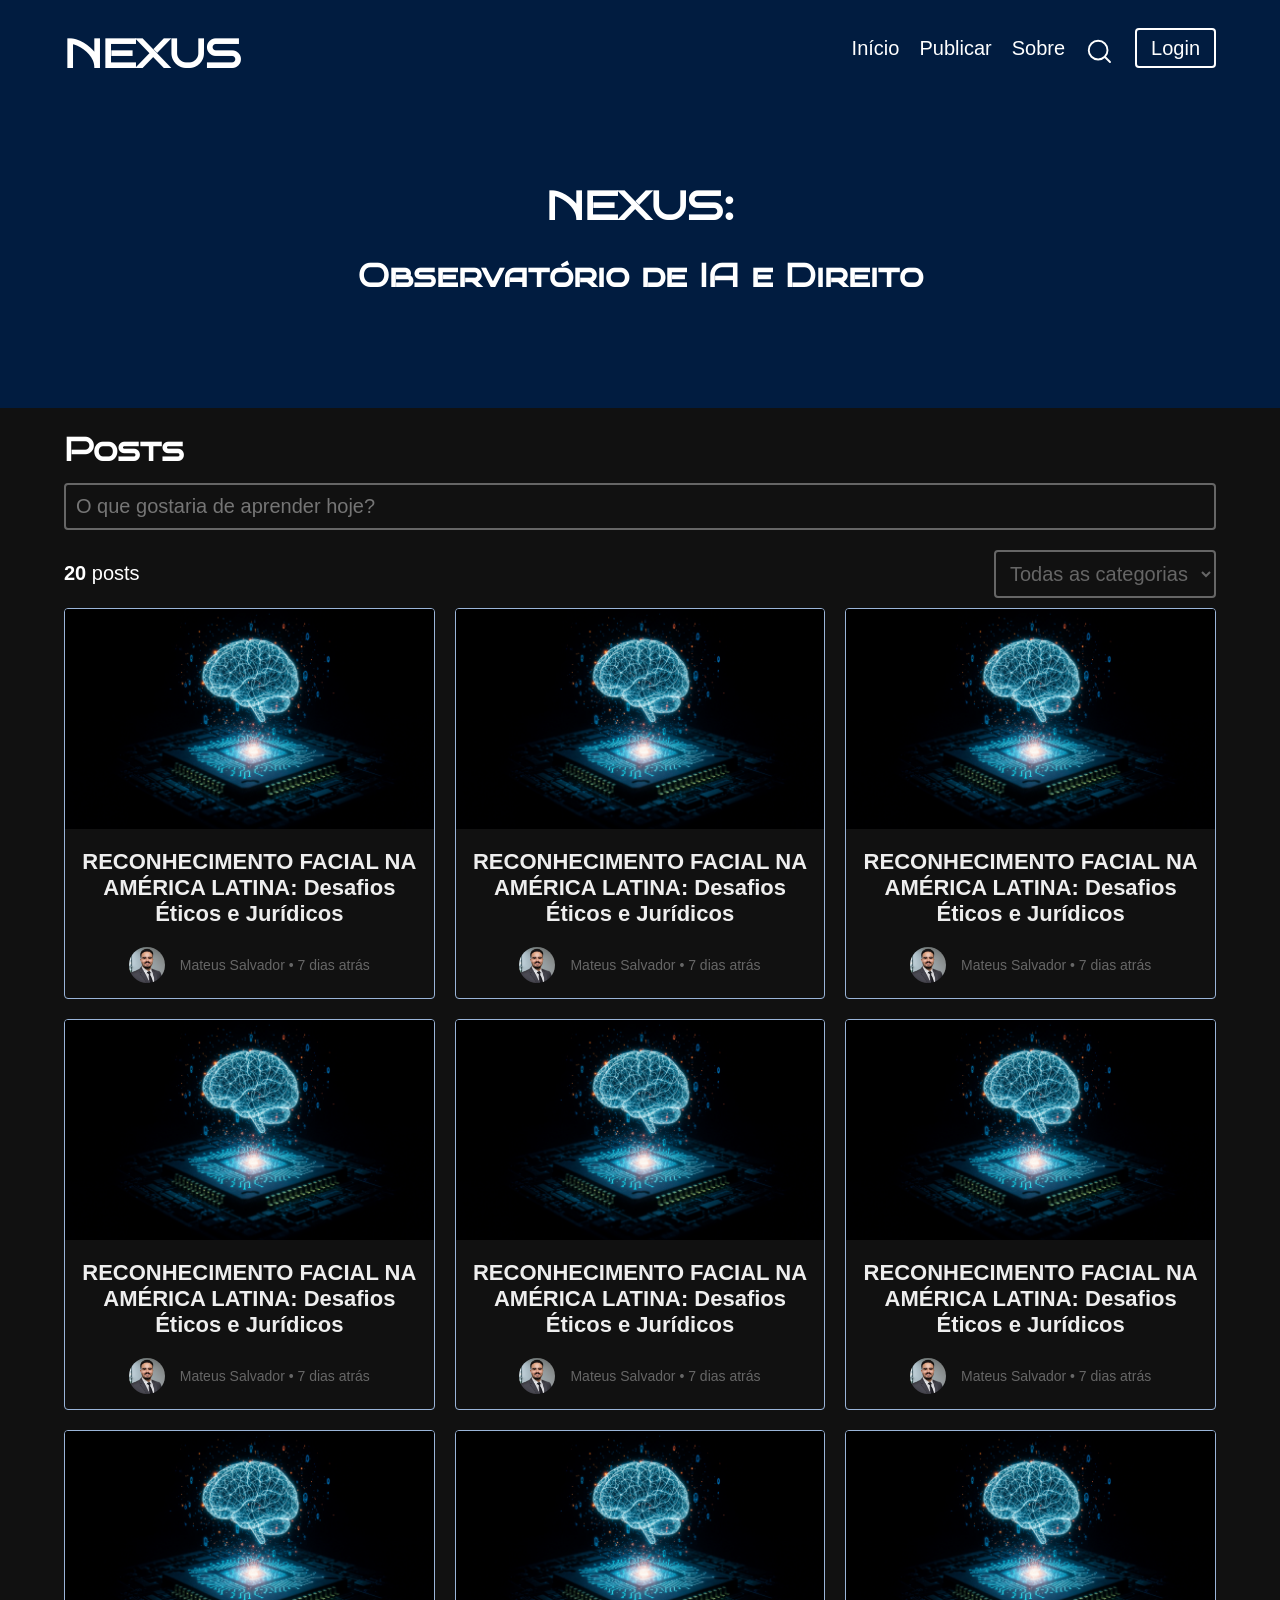
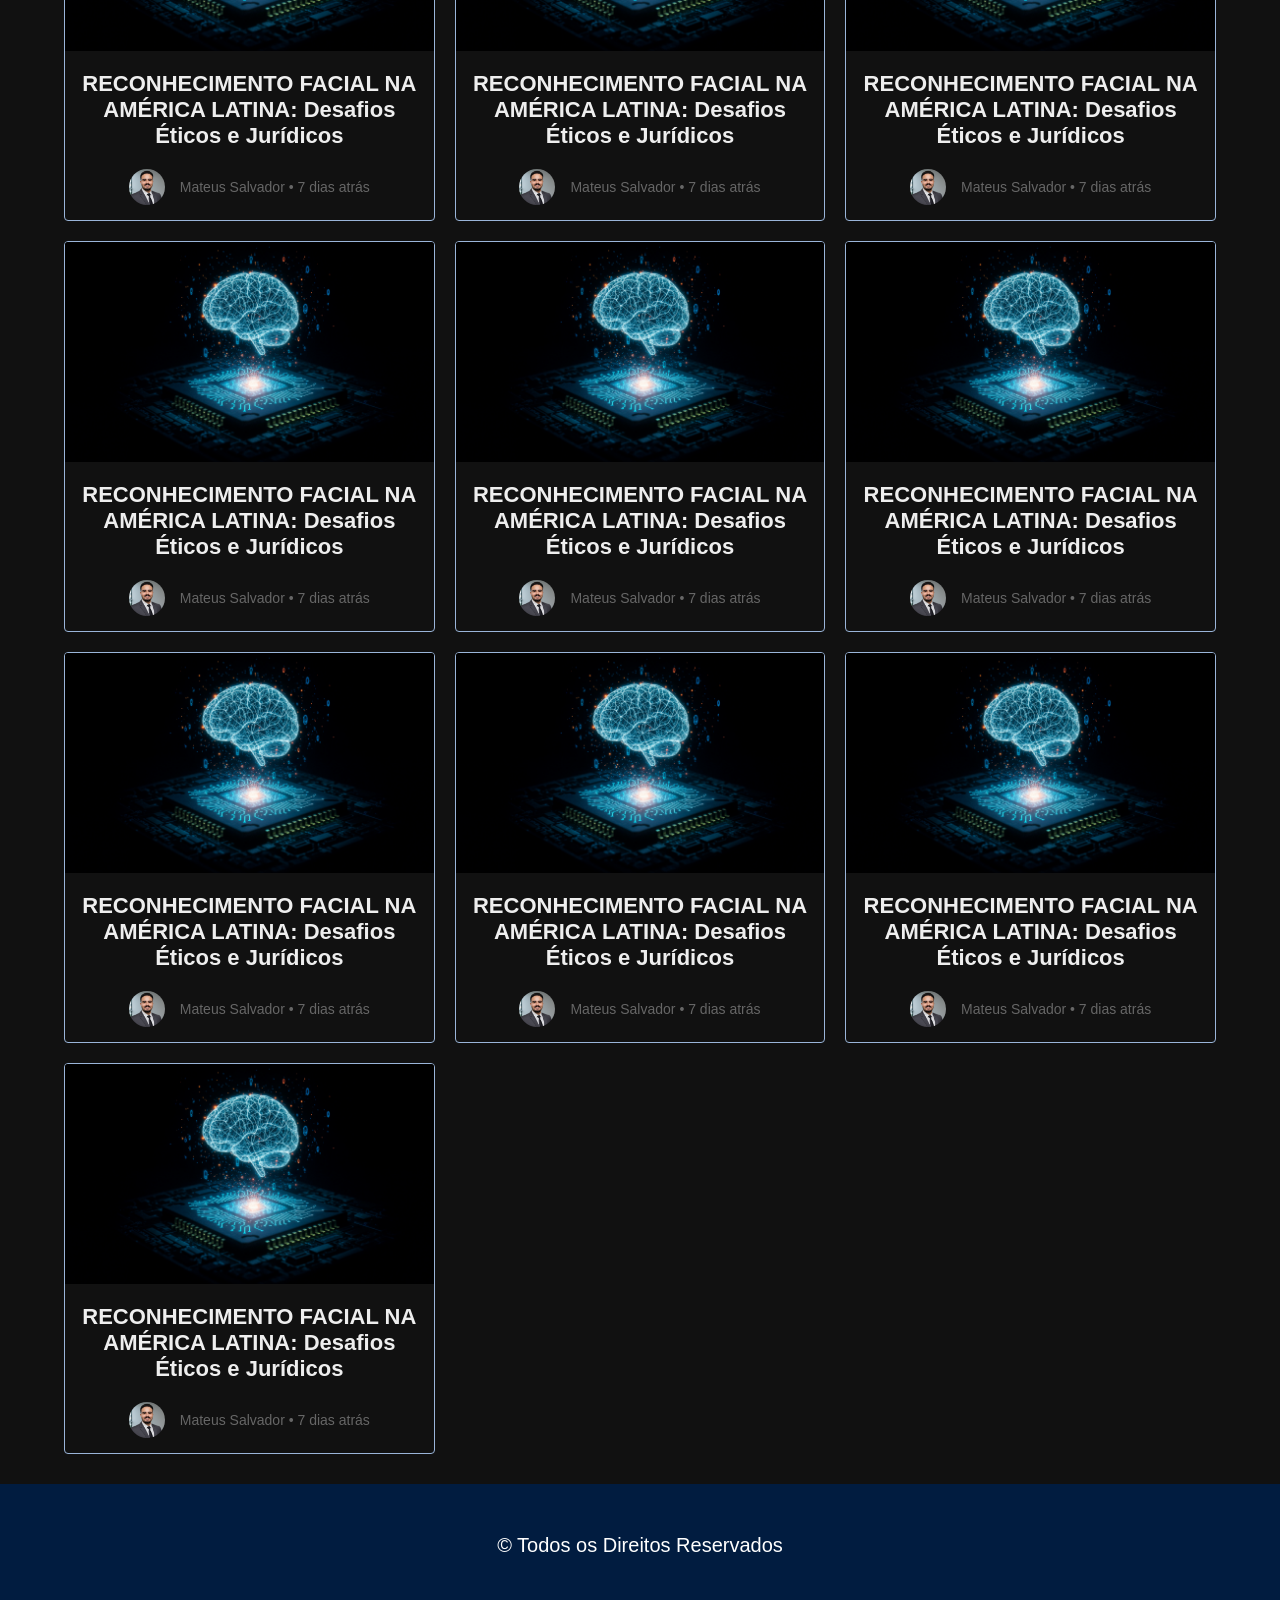
==== commit 5875b232: "criando pagina de login e de cadastro" ====
--- a/index.html
+++ b/index.html
@@ -30,7 +30,7 @@
                   alt=""
               /></a>
             </li>
-            <li><a class="login-button" href="">Login</a></li>
+            <li><a class="login-button" href="./login.html">Login</a></li>
           </ul>
           <button class="menu-alternativo">
             <img src="./media/menu.svg" alt="" />
@@ -43,7 +43,7 @@
       <div class="blog-title-section interno">
         <div class="blog-title-section-text">
           <h1>Nexus:</h1>
-          <h2>Núcleo de IA e Direito</h2>
+          <h2>Observatório de IA e Direito</h2>
         </div>
       </div>
     </section>
@@ -88,263 +88,233 @@
               </h3>
               <div class="author-and-date">
                 <img src="./media/perfil.png" alt="" class="author-img" />
-                <span class="author-name">Mateus Salvador</span>
-                <span class="circle-icon">•</span>
-                <span class="pub-date">2 dias atrás</span>
-              </div>
-              <span class="post-category">Direito</span>
-            </div>
-          </div>
-        </a>
-        <a href="./post.html">
-          <div class="post">
-            <img src="./media/homepage-2.jpg" alt="" />
-            <div class="post-info">
-              <h3 class="post-title">
-                RECONHECIMENTO FACIAL NA AMÉRICA LATINA: Desafios Éticos e
-                Jurídicos
-              </h3>
-              <div class="author-and-date">
-                <img src="./media/perfil.png" alt="" class="author-img" />
-                <span class="author-name">Mateus Salvador</span>
-                <span class="circle-icon">•</span>
-                <span class="pub-date">2 dias atrás</span>
-              </div>
-              <span class="post-category">Direito</span>
-            </div>
-          </div>
-        </a>
-        <a href="./post.html">
-          <div class="post">
-            <img src="./media/homepage-7.jpg" alt="" />
-            <div class="post-info">
-              <h3 class="post-title">
-                RECONHECIMENTO FACIAL NA AMÉRICA LATINA: Desafios Éticos e
-                Jurídicos
-              </h3>
-              <div class="author-and-date">
-                <img src="./media/perfil.png" alt="" class="author-img" />
-                <span class="author-name">Mateus Salvador</span>
-                <span class="circle-icon">•</span>
-                <span class="pub-date">2 dias atrás</span>
-              </div>
-              <span class="post-category">Direito</span>
-            </div>
-          </div>
-        </a>
-        <a href="./post.html">
-          <div class="post">
-            <img src="./media/homepage-4.jpg" alt="" />
-            <div class="post-info">
-              <h3 class="post-title">
-                RECONHECIMENTO FACIAL NA AMÉRICA LATINA: Desafios Éticos e
-                Jurídicos
-              </h3>
-              <div class="author-and-date">
-                <img src="./media/perfil.png" alt="" class="author-img" />
-                <span class="author-name">Mateus Salvador</span>
-                <span class="circle-icon">•</span>
-                <span class="pub-date">2 dias atrás</span>
-              </div>
-              <span class="post-category">Direito</span>
-            </div>
-          </div>
-        </a>
-        <a href="./post.html">
-          <div class="post">
-            <img src="./media/homepage-4.jpg" alt="" />
-            <div class="post-info">
-              <h3 class="post-title">
-                RECONHECIMENTO FACIAL NA AMÉRICA LATINA: Desafios Éticos e
-                Jurídicos
-              </h3>
-              <div class="author-and-date">
-                <img src="./media/perfil.png" alt="" class="author-img" />
-                <span class="author-name">Mateus Salvador</span>
-                <span class="circle-icon">•</span>
-                <span class="pub-date">2 dias atrás</span>
-              </div>
-              <span class="post-category">Direito</span>
-            </div>
-          </div>
-        </a>
-        <a href="./post.html">
-          <div class="post">
-            <img src="./media/homepage-7.jpg" alt="" />
-            <div class="post-info">
-              <h3 class="post-title">
-                RECONHECIMENTO FACIAL NA AMÉRICA LATINA: Desafios Éticos e
-                Jurídicos
-              </h3>
-              <div class="author-and-date">
-                <img src="./media/perfil.png" alt="" class="author-img" />
-                <span class="author-name">Mateus Salvador</span>
-                <span class="circle-icon">•</span>
-                <span class="pub-date">2 dias atrás</span>
-              </div>
-              <span class="post-category">Direito</span>
-            </div>
-          </div>
-        </a>
-        <a href="./post.html">
-          <div class="post">
-            <img src="./media/homepage-2.jpg" alt="" />
-            <div class="post-info">
-              <h3 class="post-title">
-                RECONHECIMENTO FACIAL NA AMÉRICA LATINA: Desafios Éticos e
-                Jurídicos
-              </h3>
-              <div class="author-and-date">
-                <img src="./media/perfil.png" alt="" class="author-img" />
-                <span class="author-name">Mateus Salvador</span>
-                <span class="circle-icon">•</span>
-                <span class="pub-date">2 dias atrás</span>
-              </div>
-              <span class="post-category">Direito</span>
-            </div>
-          </div>
-        </a>
-        <a href="./post.html">
-          <div class="post">
-            <img src="./media/homepage-3.jpg" alt="" />
-            <div class="post-info">
-              <h3 class="post-title">
-                RECONHECIMENTO FACIAL NA AMÉRICA LATINA: Desafios Éticos e
-                Jurídicos
-              </h3>
-              <div class="author-and-date">
-                <img src="./media/perfil.png" alt="" class="author-img" />
-                <span class="author-name">Mateus Salvador</span>
-                <span class="circle-icon">•</span>
-                <span class="pub-date">2 dias atrás</span>
-              </div>
-              <span class="post-category">Direito</span>
-            </div>
-          </div>
-        </a>
-        <a href="./post.html">
-          <div class="post">
-            <img src="./media/homepage-5.jpg" alt="" />
-            <div class="post-info">
-              <h3 class="post-title">
-                RECONHECIMENTO FACIAL NA AMÉRICA LATINA: Desafios Éticos e
-                Jurídicos
-              </h3>
-              <div class="author-and-date">
-                <img src="./media/perfil.png" alt="" class="author-img" />
-                <span class="author-name">Mateus Salvador</span>
-                <span class="circle-icon">•</span>
-                <span class="pub-date">2 dias atrás</span>
-              </div>
-              <span class="post-category">Direito</span>
-            </div>
-          </div>
-        </a>
-        <a href="./post.html">
-          <div class="post">
-            <img src="./media/homepage-4.jpg" alt="" />
-            <div class="post-info">
-              <h3 class="post-title">
-                RECONHECIMENTO FACIAL NA AMÉRICA LATINA: Desafios Éticos e
-                Jurídicos
-              </h3>
-              <div class="author-and-date">
-                <img src="./media/perfil.png" alt="" class="author-img" />
-                <span class="author-name">Mateus Salvador</span>
-                <span class="circle-icon">•</span>
-                <span class="pub-date">2 dias atrás</span>
-              </div>
-              <span class="post-category">Direito</span>
-            </div>
-          </div>
-        </a>
-        <a href="./post.html">
-          <div class="post">
-            <img src="./media/homepage-1.jpg" alt="" />
-            <div class="post-info">
-              <h3 class="post-title">
-                RECONHECIMENTO FACIAL NA AMÉRICA LATINA: Desafios Éticos e
-                Jurídicos
-              </h3>
-              <div class="author-and-date">
-                <img src="./media/perfil.png" alt="" class="author-img" />
-                <span class="author-name">Mateus Salvador</span>
-                <span class="circle-icon">•</span>
-                <span class="pub-date">2 dias atrás</span>
-              </div>
-              <span class="post-category">Direito</span>
-            </div>
-          </div>
-        </a>
-        <a href="./post.html">
-          <div class="post">
-            <img src="./media/homepage-2.jpg" alt="" />
-            <div class="post-info">
-              <h3 class="post-title">
-                RECONHECIMENTO FACIAL NA AMÉRICA LATINA: Desafios Éticos e
-                Jurídicos
-              </h3>
-              <div class="author-and-date">
-                <img src="./media/perfil.png" alt="" class="author-img" />
-                <span class="author-name">Mateus Salvador</span>
-                <span class="circle-icon">•</span>
-                <span class="pub-date">2 dias atrás</span>
-              </div>
-              <span class="post-category">Direito</span>
-            </div>
-          </div>
-        </a>
-        <a href="./post.html">
-          <div class="post">
-            <img src="./media/homepage-7.jpg" alt="" />
-            <div class="post-info">
-              <h3 class="post-title">
-                RECONHECIMENTO FACIAL NA AMÉRICA LATINA: Desafios Éticos e
-                Jurídicos
-              </h3>
-              <div class="author-and-date">
-                <img src="./media/perfil.png" alt="" class="author-img" />
-                <span class="author-name">Mateus Salvador</span>
-                <span class="circle-icon">•</span>
-                <span class="pub-date">2 dias atrás</span>
-              </div>
-              <span class="post-category">Direito</span>
-            </div>
-          </div>
-        </a>
-        <a href="./post.html">
-          <div class="post">
-            <img src="./media/homepage-3.jpg" alt="" />
-            <div class="post-info">
-              <h3 class="post-title">
-                RECONHECIMENTO FACIAL NA AMÉRICA LATINA: Desafios Éticos e
-                Jurídicos
-              </h3>
-              <div class="author-and-date">
-                <img src="./media/perfil.png" alt="" class="author-img" />
-                <span class="author-name">Mateus Salvador</span>
-                <span class="circle-icon">•</span>
-                <span class="pub-date">2 dias atrás</span>
-              </div>
-              <span class="post-category">Direito</span>
-            </div>
-          </div>
-        </a>
-        <a href="./post.html">
-          <div class="post">
-            <img src="./media/homepage-2.jpg" alt="" />
-            <div class="post-info">
-              <h3 class="post-title">
-                RECONHECIMENTO FACIAL NA AMÉRICA LATINA: Desafios Éticos e
-                Jurídicos
-              </h3>
-              <div class="author-and-date">
-                <img src="./media/perfil.png" alt="" class="author-img" />
-                <span class="author-name">Mateus Salvador</span>
-                <span class="circle-icon">•</span>
-                <span class="pub-date">2 dias atrás</span>
-              </div>
-              <span class="post-category">Direito</span>
+                <span class="author-name">Mateus Salvador • 7 dias atrás</span>
+              </div>
+            </div>
+          </div>
+        </a>
+        <a href="./post.html">
+          <div class="post">
+            <img src="./media/homepage-3.jpg" alt="" />
+            <div class="post-info">
+              <h3 class="post-title">
+                RECONHECIMENTO FACIAL NA AMÉRICA LATINA: Desafios Éticos e
+                Jurídicos
+              </h3>
+              <div class="author-and-date">
+                <img src="./media/perfil.png" alt="" class="author-img" />
+                <span class="author-name">Mateus Salvador • 7 dias atrás</span>
+              </div>
+            </div>
+          </div>
+        </a>
+        <a href="./post.html">
+          <div class="post">
+            <img src="./media/homepage-3.jpg" alt="" />
+            <div class="post-info">
+              <h3 class="post-title">
+                RECONHECIMENTO FACIAL NA AMÉRICA LATINA: Desafios Éticos e
+                Jurídicos
+              </h3>
+              <div class="author-and-date">
+                <img src="./media/perfil.png" alt="" class="author-img" />
+                <span class="author-name">Mateus Salvador • 7 dias atrás</span>
+              </div>
+            </div>
+          </div>
+        </a>
+        <a href="./post.html">
+          <div class="post">
+            <img src="./media/homepage-3.jpg" alt="" />
+            <div class="post-info">
+              <h3 class="post-title">
+                RECONHECIMENTO FACIAL NA AMÉRICA LATINA: Desafios Éticos e
+                Jurídicos
+              </h3>
+              <div class="author-and-date">
+                <img src="./media/perfil.png" alt="" class="author-img" />
+                <span class="author-name">Mateus Salvador • 7 dias atrás</span>
+              </div>
+            </div>
+          </div>
+        </a>
+        <a href="./post.html">
+          <div class="post">
+            <img src="./media/homepage-3.jpg" alt="" />
+            <div class="post-info">
+              <h3 class="post-title">
+                RECONHECIMENTO FACIAL NA AMÉRICA LATINA: Desafios Éticos e
+                Jurídicos
+              </h3>
+              <div class="author-and-date">
+                <img src="./media/perfil.png" alt="" class="author-img" />
+                <span class="author-name">Mateus Salvador • 7 dias atrás</span>
+              </div>
+            </div>
+          </div>
+        </a>
+        <a href="./post.html">
+          <div class="post">
+            <img src="./media/homepage-3.jpg" alt="" />
+            <div class="post-info">
+              <h3 class="post-title">
+                RECONHECIMENTO FACIAL NA AMÉRICA LATINA: Desafios Éticos e
+                Jurídicos
+              </h3>
+              <div class="author-and-date">
+                <img src="./media/perfil.png" alt="" class="author-img" />
+                <span class="author-name">Mateus Salvador • 7 dias atrás</span>
+              </div>
+            </div>
+          </div>
+        </a>
+        <a href="./post.html">
+          <div class="post">
+            <img src="./media/homepage-3.jpg" alt="" />
+            <div class="post-info">
+              <h3 class="post-title">
+                RECONHECIMENTO FACIAL NA AMÉRICA LATINA: Desafios Éticos e
+                Jurídicos
+              </h3>
+              <div class="author-and-date">
+                <img src="./media/perfil.png" alt="" class="author-img" />
+                <span class="author-name">Mateus Salvador • 7 dias atrás</span>
+              </div>
+            </div>
+          </div>
+        </a>
+        <a href="./post.html">
+          <div class="post">
+            <img src="./media/homepage-3.jpg" alt="" />
+            <div class="post-info">
+              <h3 class="post-title">
+                RECONHECIMENTO FACIAL NA AMÉRICA LATINA: Desafios Éticos e
+                Jurídicos
+              </h3>
+              <div class="author-and-date">
+                <img src="./media/perfil.png" alt="" class="author-img" />
+                <span class="author-name">Mateus Salvador • 7 dias atrás</span>
+              </div>
+            </div>
+          </div>
+        </a>
+        <a href="./post.html">
+          <div class="post">
+            <img src="./media/homepage-3.jpg" alt="" />
+            <div class="post-info">
+              <h3 class="post-title">
+                RECONHECIMENTO FACIAL NA AMÉRICA LATINA: Desafios Éticos e
+                Jurídicos
+              </h3>
+              <div class="author-and-date">
+                <img src="./media/perfil.png" alt="" class="author-img" />
+                <span class="author-name">Mateus Salvador • 7 dias atrás</span>
+              </div>
+            </div>
+          </div>
+        </a>
+        <a href="./post.html">
+          <div class="post">
+            <img src="./media/homepage-3.jpg" alt="" />
+            <div class="post-info">
+              <h3 class="post-title">
+                RECONHECIMENTO FACIAL NA AMÉRICA LATINA: Desafios Éticos e
+                Jurídicos
+              </h3>
+              <div class="author-and-date">
+                <img src="./media/perfil.png" alt="" class="author-img" />
+                <span class="author-name">Mateus Salvador • 7 dias atrás</span>
+              </div>
+            </div>
+          </div>
+        </a>
+        <a href="./post.html">
+          <div class="post">
+            <img src="./media/homepage-3.jpg" alt="" />
+            <div class="post-info">
+              <h3 class="post-title">
+                RECONHECIMENTO FACIAL NA AMÉRICA LATINA: Desafios Éticos e
+                Jurídicos
+              </h3>
+              <div class="author-and-date">
+                <img src="./media/perfil.png" alt="" class="author-img" />
+                <span class="author-name">Mateus Salvador • 7 dias atrás</span>
+              </div>
+            </div>
+          </div>
+        </a>
+        <a href="./post.html">
+          <div class="post">
+            <img src="./media/homepage-3.jpg" alt="" />
+            <div class="post-info">
+              <h3 class="post-title">
+                RECONHECIMENTO FACIAL NA AMÉRICA LATINA: Desafios Éticos e
+                Jurídicos
+              </h3>
+              <div class="author-and-date">
+                <img src="./media/perfil.png" alt="" class="author-img" />
+                <span class="author-name">Mateus Salvador • 7 dias atrás</span>
+              </div>
+            </div>
+          </div>
+        </a>
+        <a href="./post.html">
+          <div class="post">
+            <img src="./media/homepage-3.jpg" alt="" />
+            <div class="post-info">
+              <h3 class="post-title">
+                RECONHECIMENTO FACIAL NA AMÉRICA LATINA: Desafios Éticos e
+                Jurídicos
+              </h3>
+              <div class="author-and-date">
+                <img src="./media/perfil.png" alt="" class="author-img" />
+                <span class="author-name">Mateus Salvador • 7 dias atrás</span>
+              </div>
+            </div>
+          </div>
+        </a>
+        <a href="./post.html">
+          <div class="post">
+            <img src="./media/homepage-3.jpg" alt="" />
+            <div class="post-info">
+              <h3 class="post-title">
+                RECONHECIMENTO FACIAL NA AMÉRICA LATINA: Desafios Éticos e
+                Jurídicos
+              </h3>
+              <div class="author-and-date">
+                <img src="./media/perfil.png" alt="" class="author-img" />
+                <span class="author-name">Mateus Salvador • 7 dias atrás</span>
+              </div>
+            </div>
+          </div>
+        </a>
+        <a href="./post.html">
+          <div class="post">
+            <img src="./media/homepage-3.jpg" alt="" />
+            <div class="post-info">
+              <h3 class="post-title">
+                RECONHECIMENTO FACIAL NA AMÉRICA LATINA: Desafios Éticos e
+                Jurídicos
+              </h3>
+              <div class="author-and-date">
+                <img src="./media/perfil.png" alt="" class="author-img" />
+                <span class="author-name">Mateus Salvador • 7 dias atrás</span>
+              </div>
+            </div>
+          </div>
+        </a>
+        <a href="./post.html">
+          <div class="post">
+            <img src="./media/homepage-3.jpg" alt="" />
+            <div class="post-info">
+              <h3 class="post-title">
+                RECONHECIMENTO FACIAL NA AMÉRICA LATINA: Desafios Éticos e
+                Jurídicos
+              </h3>
+              <div class="author-and-date">
+                <img src="./media/perfil.png" alt="" class="author-img" />
+                <span class="author-name">Mateus Salvador • 7 dias atrás</span>
+              </div>
             </div>
           </div>
         </a>
--- a/css/style.css
+++ b/css/style.css
@@ -1,13 +1,16 @@
 :root {
+  font-size: 10px;
   --preto: #000000;
   --azul-1: #011c40;
+  --azul-2-rgb: 3, 62, 140;
   --azul-2: #033e8c;
   --azul-3: #0455bf;
   --azul-4: #0477bf;
   --azul-5: #9ab5d9;
   --branco: #ffffff;
-  --fundo: #efefef;
+  --fundo: #111;
   --cinza: #666666;
+  --texto: #eeeeee;
 }
 
 body {
@@ -19,28 +22,42 @@
   padding: 0;
   border: none;
   text-decoration: none;
-  font-size: 1.1rem;
-  font-family: monospace;
   list-style: none;
-  font-family: "Lato";
+  font-family: "Roboto", Helvetica, Arial, sans-serif;
   box-sizing: border-box;
+  font-size: 2rem;
+}
+a {
+  color: var(--texto);
+}
+h1,
+.logo {
+  font-size: 4rem;
+}
+
+h2 {
+  font-size: 3.2rem;
+}
+
+h3 {
+  font-size: 2.8rem;
 }
 
 header {
   background-color: var(--azul-1);
   width: 100%;
+  border-bottom: 1px solid var(--);
 }
 
 .logo {
   color: var(--branco);
   font-weight: bold;
   text-transform: uppercase;
-  font-size: 2rem;
   font-family: "Bruno Ace SC", Helvetica, Arial, sans-serif;
 }
 
 .interno {
-  max-width: 80vw;
+  max-width: 90vw;
   margin: auto;
 }
 
@@ -61,7 +78,6 @@
   text-transform: capitalize;
   color: var(--branco);
   font-family: "Roboto", Helvetica, Arial, sans-serif;
-  font-size: 1.1rem;
   transition: all 300ms ease-in-out;
 }
 
@@ -98,9 +114,8 @@
 }
 
 .blog-title-section.externo {
-  height: 500px;
-  background-color: var(--azul-2);
-  background-image: url(../media/homepage-6.jpg);
+  height: 300px;
+  background-color: var(--azul-1);
   background-repeat: no-repeat;
   background-position: bottom right;
   background-size: cover;
@@ -124,13 +139,12 @@
 h1 span {
   color: var(--branco);
   text-align: center;
-  font-size: 2.2rem;
   line-height: 1.4;
   font-family: "Bruno Ace SC", Helvetica, Arial, sans-serif;
+  max-width: 100%;
 }
 
 .blog-title-section h2 {
-  font-size: 1.8rem;
   margin-top: 5px;
 }
 
@@ -148,31 +162,26 @@
 }
 
 .search-section h2 {
-  color: var(--azul-2);
+  color: var(--branco);
   text-align: left;
   margin-bottom: 10px;
 }
 
-.search-post input {
+.search-post input,
+.form-login input,
+.search-section select {
   width: 100%;
   outline: none;
   transition: all 300ms ease-in-out;
 }
 
-.search-post input:focus-within,
-.search-filter select:focus-within {
-  background-color: var(--branco);
-  border-color: var(--azul-3);
-}
-
 [for="category"] {
   display: none;
 }
 
 .num-posts,
 .num-posts span {
-  font-size: 1.25rem;
-  color: var(--azul-2);
+  color: var(--branco);
 }
 
 .num-posts span {
@@ -188,13 +197,20 @@
 }
 
 .search-section input,
-.search-filter select {
+.search-filter select,
+.login-page input {
   background-color: var(--fundo);
   color: var(--cinza);
   padding: 10px;
   border-radius: 4px;
   border: 2px solid var(--cinza);
-  font-size: 1.2rem;
+}
+
+.search-post input:focus-within,
+.form-login input:focus-within,
+.search-filter select:focus-within {
+  background-color: var(--preto);
+  border-color: var(--azul-3);
 }
 
 main {
@@ -203,7 +219,7 @@
 
 .posts {
   display: grid;
-  grid-template-columns: repeat(auto-fit, minmax(340px, 1fr));
+  grid-template-columns: repeat(auto-fill, minmax(360px, 1fr));
   gap: 20px;
   grid-auto-rows: auto;
 }
@@ -214,15 +230,16 @@
 .post {
   display: flex;
   flex-direction: column;
-  border: 1px solid var(--cinza);
+  border: 1px solid var(--azul-5);
   border-radius: 4px;
   background-color: var(--fundo);
   height: 100%;
   transition: all 300ms ease-in-out;
+  overflow: hidden;
 }
 
 .post:hover {
-  box-shadow: 5px 5px 10px 3px var(--azul-5);
+  box-shadow: 3px 2px 10px var(--azul-5);
 }
 
 .post-info {
@@ -236,15 +253,25 @@
 .post img {
   display: block;
   max-width: 100%;
-  height: 220px;
+  max-height: 220px;
   width: 100%;
   object-fit: cover;
   object-position: center center;
 }
-
+.post,
+.post-title,
+.author-name {
+  transition: all 0.25s ease-in-out;
+}
 .post-title {
-  color: var(--azul-4);
-  font-size: 1.1rem;
+  color: var(--texto);
+  padding-top: 10px;
+  font-size: 2.2rem;
+}
+
+.post:hover .post-title,
+.post:hover .author-name {
+  color: var(--azul-5);
 }
 
 .author-and-date {
@@ -253,20 +280,22 @@
   justify-content: center;
   gap: 5px;
   align-items: center;
+  padding: 5px 0px;
 }
 
 .author-and-date .author-img {
-  width: 50px;
-  height: 50px;
+  width: 36px;
+  height: 36px;
   border-radius: 25px;
   object-fit: cover;
   object-position: center center;
   margin-right: 10px;
 }
 
-.author-and-date * {
+.author-and-date .author-name {
   color: var(--cinza);
-  font-size: 1rem;
+  font-family: "Roboto", Helvetica, Arial, sans-serif;
+  font-size: 1.4rem;
 }
 .post-category {
   color: var(--azul-4);
@@ -304,44 +333,36 @@
 .sobre h1 {
   font-family: "Bruno Ace SC", Helvetica, Arial, sans-serif;
   margin-top: 20px;
-  font-size: 2rem;
-  color: var(--azul-2);
+  color: var(--azul-5);
   line-height: 1.4;
 }
 .publish p,
 .sobre p {
-  font-size: 1.3rem;
   line-height: 1.4;
+  color: var(--texto);
+  text-align: justify;
 }
 .publish h2,
 .sobre h2 {
-  font-size: 1.5rem;
   line-height: 1.4;
-  color: var(--azul-2);
+  color: var(--azul-5);
   margin-top: 30px;
   margin-bottom: 7px;
 }
 .publish a,
 .sobre a {
-  color: var(--azul-3);
+  color: var(--azul-5);
 }
 
 /* Página da Publicação */
 .publicacao h1,
 .publicacao h2 {
-  color: var(--azul-2);
+  color: var(--texto);
   font-family: "Roboto", Helvetica, Arial, sans-serif;
-  font-size: 2.25rem;
-  text-align: left;
+  text-align: center;
 }
 .publicacao h2 {
-  font-size: 1.75rem;
   margin-top: 20px;
-}
-.publicacao p,
-.publicacao li,
-.publicacao strong {
-  font-size: 1.3rem;
 }
 
 .publicacao .post-article li {
@@ -358,15 +379,21 @@
   color: var(--azul-1);
 }
 
+.publicacao.interno {
+  max-width: 70vw;
+  padding: 50px 0;
+}
+
 strong {
   font-weight: bold;
+  color: var(--branco);
 }
 
 .publicacao .post-article li::before {
   content: "";
   width: 7px;
   height: 7px;
-  background-color: var(--azul-1);
+  background-color: var(--branco);
   border-radius: 50%;
   position: absolute;
   left: -15px;
@@ -379,151 +406,236 @@
 }
 
 .publicacao * {
-  line-height: 1.5;
-}
-
-.post-header {
+  line-height: 1.7;
+}
+
+.publicacao h1 {
+  margin-bottom: 10px;
+  text-align: center;
+}
+
+.publicacao h2,
+.publicacao h3 {
+  margin-top: 50px;
+  text-align: left;
+  padding-bottom: 10px;
+}
+.publicacao a,
+.publicacao p,
+.publicacao li,
+.publicacao strong {
+  color: var(--texto);
+  text-align: justify;
+}
+
+.publicacao p {
+  text-indent: 50px;
+}
+
+/* Início da Página de Login */
+
+.login-page {
   display: grid;
   grid-template-columns: 1fr 1fr;
-  margin: 30px 0;
-  align-items: center;
-  grid-template-rows: auto;
-}
-
-.post-header h1 {
-  margin-right: 100px;
-}
-
-.thumb {
-  width: 100%;
-}
-.post-thumb {
-  display: block;
+}
+.lateral-login {
+  max-height: 100%;
+  background-color: var(--azul-1);
+}
+.lateral-login img {
+  max-height: 100vh;
+  height: 100%;
+  width: 100%;
+  object-fit: cover;
+  object-position: center center;
+}
+
+.form-login {
+  display: flex;
+  flex-direction: column;
+  justify-content: center;
+  align-items: stretch;
+  text-align: center;
+  padding: 50px;
+  height: 100vh;
+}
+
+.redirect-register {
+  display: flex;
+  justify-content: center;
+  gap: 8px;
+}
+
+.redirect-register * {
+  font-size: 1.8rem;
+}
+
+.instrucoes p {
+  color: var(--branco);
+}
+
+.instrucoes a {
+  color: var(--azul-5);
+}
+
+.form-login h2 {
+  padding-bottom: 30px;
+}
+
+.thumb-login-page {
   max-width: 100%;
   object-fit: cover;
   object-position: center center;
-  border-radius: 12px;
-}
-
-.post-header .author-and-date {
-  margin-top: 15px;
-  justify-content: flex-start;
-  align-items: flex-start;
-}
-
-.post-header .author-and-date .author-info {
+  display: block;
+}
+
+.form-login button,
+.form-login input-wrapper,
+.form-login input {
+  width: 100%;
+}
+
+.input-wrapper {
   display: flex;
   flex-direction: column;
   align-items: flex-start;
-  gap: 10px;
-}
-
-.author-info-bottom {
-  display: flex;
-  gap: 10px;
-  align-items: baseline;
-}
-.author-info-bottom img.social-icon {
-  width: 22px;
-}
-
-.post-header .author-and-date * {
-  color: var(--preto);
-  font-size: 1.25rem;
-}
-
-.post-header .author-and-date .author-img {
-  width: 70px;
-  height: 70px;
-  border-radius: 35px;
-  margin-right: 20px;
-}
-
-@media (max-width: 1180px) {
-  .posts {
-    grid-template-columns: 1fr 1fr 1fr;
-  }
+}
+.input-wrapper label {
+  text-align: left;
+  color: var(--texto);
+  padding-top: 30px;
+  padding-bottom: 12px;
+}
+.recuperar-senha {
+  display: block;
+  text-align: right;
+  padding-top: 20px;
+  transition: all 0.3s ease-in-out;
+  padding-right: 2px;
+}
+.recuperar-senha:hover {
+  color: var(--azul-5);
+}
+
+.login-page .login-btn {
+  display: block;
+  padding: 10px 20px;
+  border-radius: 10px;
+  background-color: rgb(var(--azul-2-rgb));
+  color: var(--texto);
+  width: 100%;
+  transition: all 0.3s ease-in-out;
+  border: 1px var(--azul-2) solid;
+  margin-top: 50px;
+}
+
+.login-btn:hover {
+  cursor: pointer;
+  background-color: rgba(var(--azul-2-rgb), 0.7);
+  border: 1px var(--azul-2) solid;
+}
+
+.login-page input {
+  color: var(--texto);
 }
 
 @media (max-width: 1024px) {
-  .posts {
-    grid-template-columns: 1fr 1fr;
-  }
-  .main {
-    display: flex;
-    justify-content: center;
-  }
-  .publish,
-  .sobre {
+  h1 {
+    font-size: 3.2rem;
+  }
+  h2 {
+    font-size: 2.8rem;
+  }
+  h3 {
+    font-size: 2.2rem;
+  }
+  .post-title {
+    font-size: 1.9rem;
+  }
+  .sobre,
+  .publish {
     grid-template-columns: 1fr;
   }
-
-  .post-header {
-    grid-template-columns: 1fr;
-  }
-
-  .thumb {
-    margin-top: 30px;
-  }
-  .post-header h1 {
-    margin: 0;
-    text-align: center;
-  }
-  .post-header .author-and-date {
-    justify-content: center;
-  }
-}
-
-@media (max-width: 620px) {
+  .login-page {
+    grid-template-columns: 1fr 2fr;
+  }
+  p,
+  li,
+  strong,
+  span,
+  input,
+  input[placeholder],
+  a {
+    font-size: 1.8rem;
+  }
+}
+
+@media (max-width: 768px) {
   .menu {
     display: none;
   }
-
   .menu-alternativo {
     display: block;
   }
-
+  .blog-title-section-text {
+    max-width: 100%;
+  }
   .posts {
-    grid-template-columns: repeat(auto-fit, minmax(300px, 1fr));
-  }
-
-  .blog-title-section.externo {
-    background-image: none;
-    height: 400px;
-  }
-}
-
-@media (max-width: 442px) {
-  .post {
-    padding-bottom: 20px;
-  }
-
-  .author-and-date {
-    gap: 3px;
-  }
-  .interno {
-    max-width: 100vw;
-    padding: 10px;
-  }
-  .post-header h1 {
+    grid-template-columns: repeat(auto-fit, minmax(290px, 1fr));
+  }
+  .login-page {
+    display: flex;
+    flex-direction: column;
+  }
+  .login-page .lateral-login {
+    height: 200px;
+  }
+  .lateral-login .thumb-login-page {
+    height: 100%;
+    height: 100%;
+    width: 100%;
+    object-fit: cover;
+    object-position: 50% 40%;
+  }
+
+  .form-login {
+    display: flex;
+    justify-content: flex-start;
+    padding: 50px;
+    height: 100%;
+  }
+}
+
+@media (max-width: 480px) {
+  .posts {
+    grid-template-columns: repeat(auto-fit, minmax(290px, 1fr));
+  }
+  h1 {
+    font-size: 2.8rem;
+  }
+  h2 {
+    font-size: 2.4rem;
+  }
+  h3 {
     font-size: 2rem;
   }
-  .publicacao h2 {
+  .post-title {
     font-size: 1.75rem;
-    margin-top: 20px;
-  }
-  .publicacao p,
-  .publicacao li,
-  .publicacao strong {
-    font-size: 1.3rem;
-  }
-}
-
-@media (max-width: 402px) {
-  .post {
-    height: 415px;
-  }
-  .post-header h1 {
-    font-size: 1.9rem;
-  }
-}
+  }
+  .login-page .lateral-login {
+    height: 100px;
+  }
+  .redirect-register {
+    flex-direction: column;
+    gap: 5px;
+  }
+  p,
+  li,
+  strong,
+  span,
+  input,
+  input[placeholder],
+  a {
+    font-size: 1.6rem;
+  }
+}
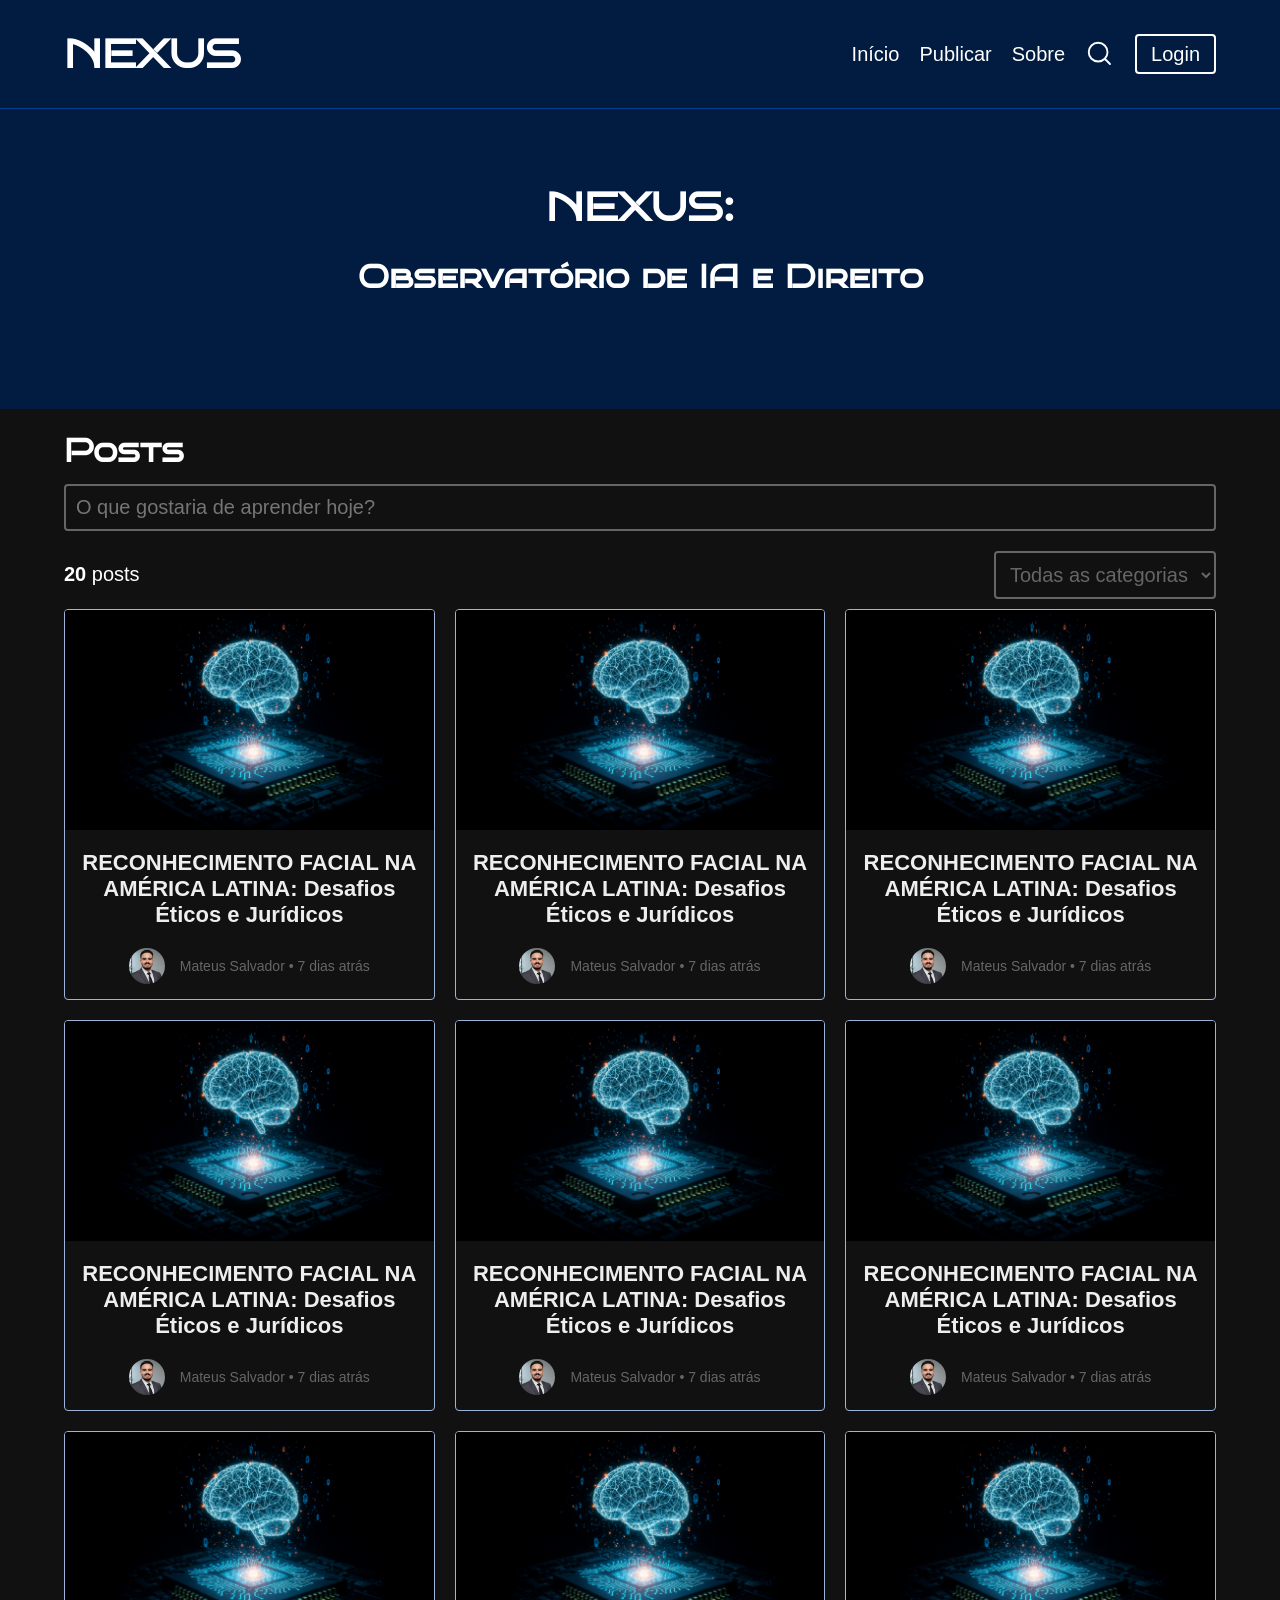
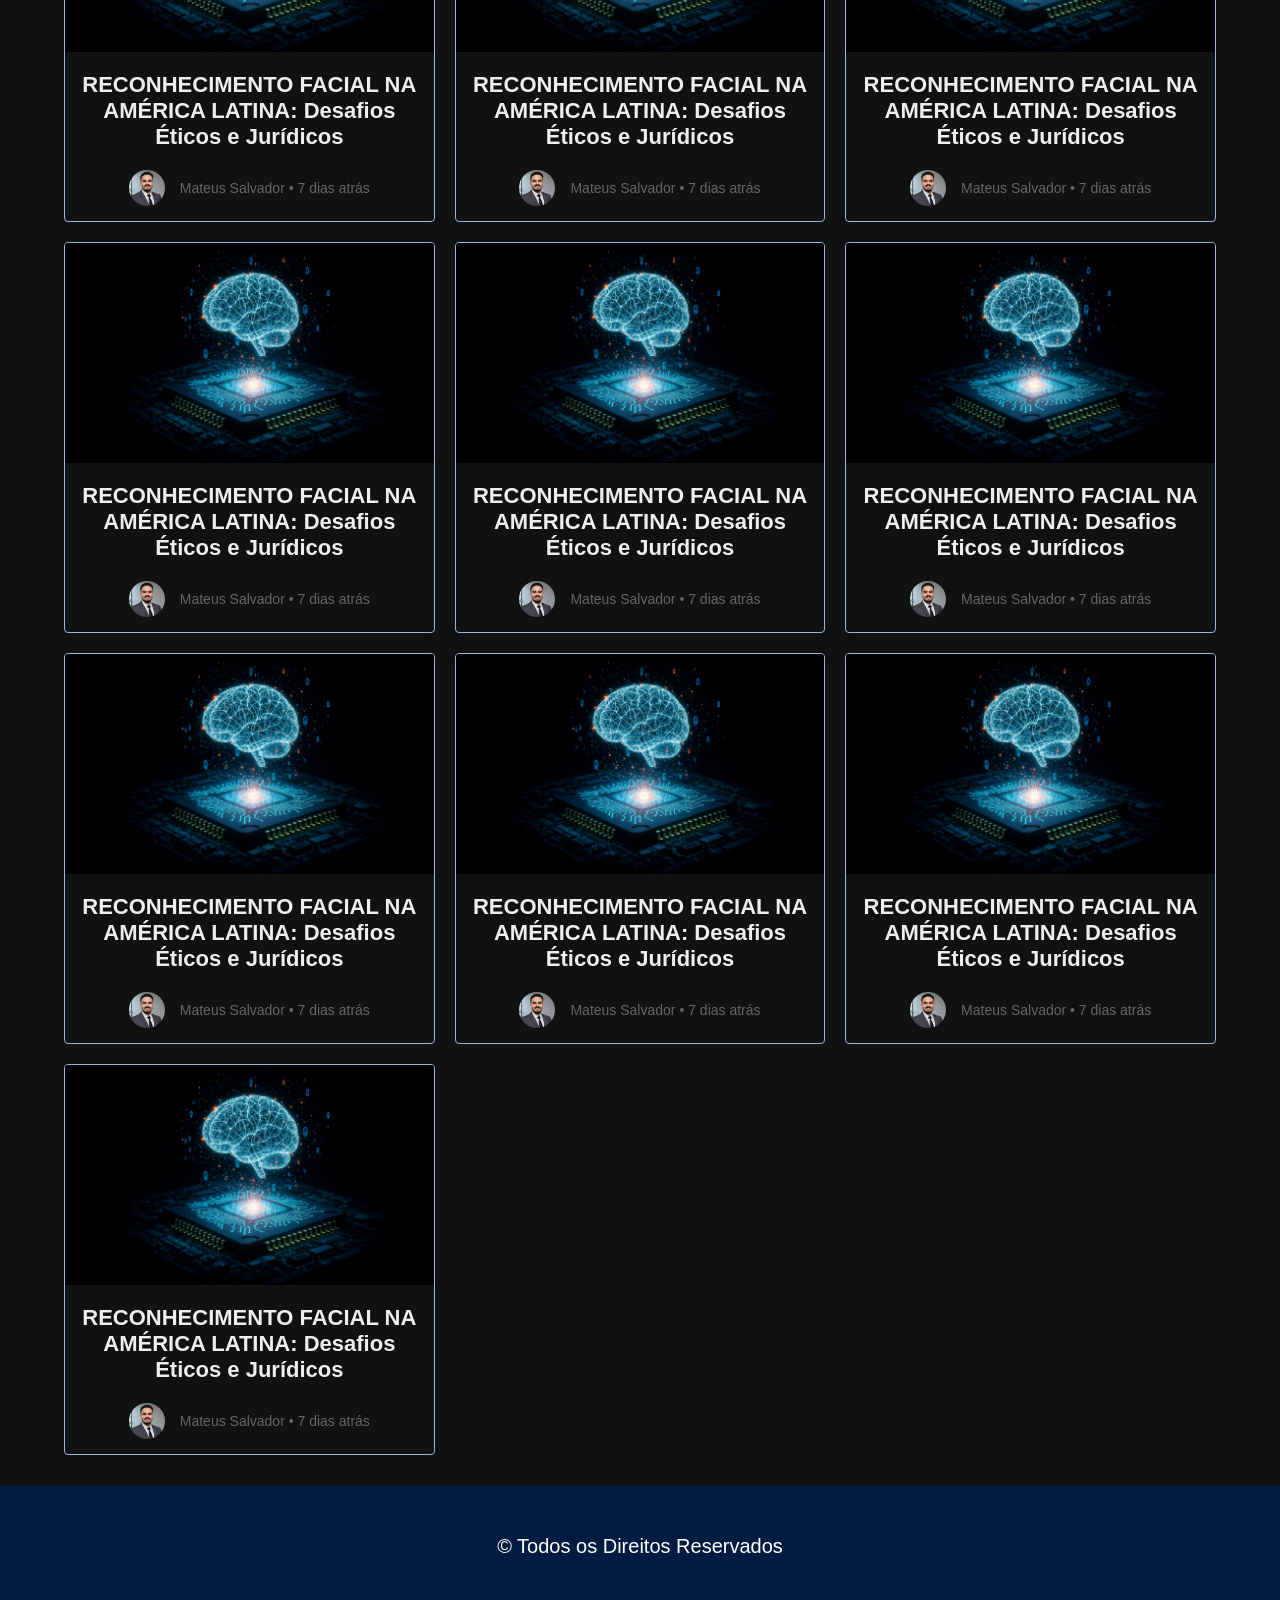
==== commit 5f670675: "corrigindo menus" ====
--- a/index.html
+++ b/index.html
@@ -1,330 +1,327 @@
 <!doctype html>
 <html lang="pt-br">
-  <head>
-    <meta charset="UTF-8" />
-    <meta name="viewport" content="width=device-width, initial-scale=1.0" />
-    <title>Nexus | Observatório de IA e Direito</title>
-    <link rel="stylesheet" href="./css/style.css" />
-    <link rel="preconnect" href="https://fonts.googleapis.com" />
-    <link rel="preconnect" href="https://fonts.gstatic.com" crossorigin />
-    <link
-      href="https://fonts.googleapis.com/css2?family=Bruno+Ace+SC&family=Lato:ital,wght@0,400;0,700;1,400;1,700&display=swap"
-      rel="stylesheet"
-    />
-    <link rel="shortcut icon" href="./media/law-icon.svg" />
-  </head>
-  <body>
-    <header>
-      <div class="header interno">
-        <a href="./" class="logo">Nexus</a>
-        <nav>
-          <ul class="menu">
-            <li><a href="./">Início</a></li>
-            <li><a href="./publicar.html">Publicar</a></li>
-            <li><a href="./sobre.html">Sobre</a></li>
-            <li>
-              <a href=""
-                ><img
-                  class="img-search-header"
-                  src="./media/search-white.svg"
-                  alt=""
-              /></a>
-            </li>
-            <li><a class="login-button" href="./login.html">Login</a></li>
-          </ul>
-          <button class="menu-alternativo">
-            <img src="./media/menu.svg" alt="" />
-          </button>
-        </nav>
+
+<head>
+  <meta charset="UTF-8" />
+  <meta name="viewport" content="width=device-width, initial-scale=1.0" />
+  <title>Nexus | Observatório de IA e Direito</title>
+  <link rel="stylesheet" href="./css/style.css" />
+  <link rel="preconnect" href="https://fonts.googleapis.com" />
+  <link rel="preconnect" href="https://fonts.gstatic.com" crossorigin />
+  <link
+    href="https://fonts.googleapis.com/css2?family=Bruno+Ace+SC&family=Lato:ital,wght@0,400;0,700;1,400;1,700&display=swap"
+    rel="stylesheet" />
+  <link rel="shortcut icon" href="./media/law-icon.svg" />
+</head>
+
+<body>
+  <header>
+    <div class="header interno">
+      <a href="./" class="logo">Nexus</a>
+      <nav>
+        <ul class="menu">
+          <li><a href="./">Início</a></li>
+          <li><a href="./publicar.html">Publicar</a></li>
+          <li><a href="./sobre.html">Sobre</a></li>
+          <li class="search-item">
+            <a href="#" class="search-icon-link"><img class="img-search-header" src="./media/search-white.svg"
+                alt="Abrir barra de pesquisa" /></a>
+            <input type="search" class="header-search-input" placeholder="Pesquisar...">
+          </li>
+          <li><a class="login-button" href="./login.html">Login</a></li>
+        </ul>
+        <button class="menu-alternativo">
+          <img src="./media/menu.svg" alt="Abrir menu" />
+        </button>
+      </nav>
+    </div>
+  </header>
+
+  <section class="blog-title-section externo">
+    <div class="blog-title-section interno">
+      <div class="blog-title-section-text">
+        <h1>Nexus:</h1>
+        <h2>Observatório de IA e Direito</h2>
       </div>
-    </header>
-
-    <section class="blog-title-section externo">
-      <div class="blog-title-section interno">
-        <div class="blog-title-section-text">
-          <h1>Nexus:</h1>
-          <h2>Observatório de IA e Direito</h2>
+    </div>
+  </section>
+
+  <section class="search-section">
+    <div class="interno">
+      <h2>Posts</h2>
+      <div class="search-filter">
+        <div class="search-filter-forms">
+          <form class="search-post" method="get" action="">
+            <input type="search" placeholder="O que gostaria de aprender hoje?" />
+          </form>
+
+          <div class="category-and-num-posts">
+            <p class="num-posts"><span>20</span> posts</p>
+            <form method="get" action="">
+              <label for="category">Categoria</label>
+              <select name="category" id="category">
+                <option value="">Todas as categorias</option>
+                <option value="Direito">Direito</option>
+                <option value="IA">IA</option>
+              </select>
+            </form>
+          </div>
         </div>
       </div>
-    </section>
-
-    <section class="search-section">
-      <div class="interno">
-        <h2>Posts</h2>
-        <div class="search-filter">
-          <div class="search-filter-forms">
-            <form class="search-post" method="get" action="">
-              <input
-                type="search"
-                placeholder="O que gostaria de aprender hoje?"
-              />
-            </form>
-
-            <div class="category-and-num-posts">
-              <p class="num-posts"><span>20</span> posts</p>
-              <form method="get" action="">
-                <label for="category">Categoria</label>
-                <select name="category" id="category">
-                  <option value="">Todas as categorias</option>
-                  <option value="Direito">Direito</option>
-                  <option value="IA">IA</option>
-                </select>
-              </form>
-            </div>
-          </div>
-        </div>
-      </div>
-    </section>
-
-    <main>
-      <div class="posts interno">
-        <a href="./post.html">
-          <div class="post">
-            <img src="./media/homepage-3.jpg" alt="" />
-            <div class="post-info">
-              <h3 class="post-title">
-                RECONHECIMENTO FACIAL NA AMÉRICA LATINA: Desafios Éticos e
-                Jurídicos
-              </h3>
-              <div class="author-and-date">
-                <img src="./media/perfil.png" alt="" class="author-img" />
-                <span class="author-name">Mateus Salvador • 7 dias atrás</span>
-              </div>
-            </div>
-          </div>
-        </a>
-        <a href="./post.html">
-          <div class="post">
-            <img src="./media/homepage-3.jpg" alt="" />
-            <div class="post-info">
-              <h3 class="post-title">
-                RECONHECIMENTO FACIAL NA AMÉRICA LATINA: Desafios Éticos e
-                Jurídicos
-              </h3>
-              <div class="author-and-date">
-                <img src="./media/perfil.png" alt="" class="author-img" />
-                <span class="author-name">Mateus Salvador • 7 dias atrás</span>
-              </div>
-            </div>
-          </div>
-        </a>
-        <a href="./post.html">
-          <div class="post">
-            <img src="./media/homepage-3.jpg" alt="" />
-            <div class="post-info">
-              <h3 class="post-title">
-                RECONHECIMENTO FACIAL NA AMÉRICA LATINA: Desafios Éticos e
-                Jurídicos
-              </h3>
-              <div class="author-and-date">
-                <img src="./media/perfil.png" alt="" class="author-img" />
-                <span class="author-name">Mateus Salvador • 7 dias atrás</span>
-              </div>
-            </div>
-          </div>
-        </a>
-        <a href="./post.html">
-          <div class="post">
-            <img src="./media/homepage-3.jpg" alt="" />
-            <div class="post-info">
-              <h3 class="post-title">
-                RECONHECIMENTO FACIAL NA AMÉRICA LATINA: Desafios Éticos e
-                Jurídicos
-              </h3>
-              <div class="author-and-date">
-                <img src="./media/perfil.png" alt="" class="author-img" />
-                <span class="author-name">Mateus Salvador • 7 dias atrás</span>
-              </div>
-            </div>
-          </div>
-        </a>
-        <a href="./post.html">
-          <div class="post">
-            <img src="./media/homepage-3.jpg" alt="" />
-            <div class="post-info">
-              <h3 class="post-title">
-                RECONHECIMENTO FACIAL NA AMÉRICA LATINA: Desafios Éticos e
-                Jurídicos
-              </h3>
-              <div class="author-and-date">
-                <img src="./media/perfil.png" alt="" class="author-img" />
-                <span class="author-name">Mateus Salvador • 7 dias atrás</span>
-              </div>
-            </div>
-          </div>
-        </a>
-        <a href="./post.html">
-          <div class="post">
-            <img src="./media/homepage-3.jpg" alt="" />
-            <div class="post-info">
-              <h3 class="post-title">
-                RECONHECIMENTO FACIAL NA AMÉRICA LATINA: Desafios Éticos e
-                Jurídicos
-              </h3>
-              <div class="author-and-date">
-                <img src="./media/perfil.png" alt="" class="author-img" />
-                <span class="author-name">Mateus Salvador • 7 dias atrás</span>
-              </div>
-            </div>
-          </div>
-        </a>
-        <a href="./post.html">
-          <div class="post">
-            <img src="./media/homepage-3.jpg" alt="" />
-            <div class="post-info">
-              <h3 class="post-title">
-                RECONHECIMENTO FACIAL NA AMÉRICA LATINA: Desafios Éticos e
-                Jurídicos
-              </h3>
-              <div class="author-and-date">
-                <img src="./media/perfil.png" alt="" class="author-img" />
-                <span class="author-name">Mateus Salvador • 7 dias atrás</span>
-              </div>
-            </div>
-          </div>
-        </a>
-        <a href="./post.html">
-          <div class="post">
-            <img src="./media/homepage-3.jpg" alt="" />
-            <div class="post-info">
-              <h3 class="post-title">
-                RECONHECIMENTO FACIAL NA AMÉRICA LATINA: Desafios Éticos e
-                Jurídicos
-              </h3>
-              <div class="author-and-date">
-                <img src="./media/perfil.png" alt="" class="author-img" />
-                <span class="author-name">Mateus Salvador • 7 dias atrás</span>
-              </div>
-            </div>
-          </div>
-        </a>
-        <a href="./post.html">
-          <div class="post">
-            <img src="./media/homepage-3.jpg" alt="" />
-            <div class="post-info">
-              <h3 class="post-title">
-                RECONHECIMENTO FACIAL NA AMÉRICA LATINA: Desafios Éticos e
-                Jurídicos
-              </h3>
-              <div class="author-and-date">
-                <img src="./media/perfil.png" alt="" class="author-img" />
-                <span class="author-name">Mateus Salvador • 7 dias atrás</span>
-              </div>
-            </div>
-          </div>
-        </a>
-        <a href="./post.html">
-          <div class="post">
-            <img src="./media/homepage-3.jpg" alt="" />
-            <div class="post-info">
-              <h3 class="post-title">
-                RECONHECIMENTO FACIAL NA AMÉRICA LATINA: Desafios Éticos e
-                Jurídicos
-              </h3>
-              <div class="author-and-date">
-                <img src="./media/perfil.png" alt="" class="author-img" />
-                <span class="author-name">Mateus Salvador • 7 dias atrás</span>
-              </div>
-            </div>
-          </div>
-        </a>
-        <a href="./post.html">
-          <div class="post">
-            <img src="./media/homepage-3.jpg" alt="" />
-            <div class="post-info">
-              <h3 class="post-title">
-                RECONHECIMENTO FACIAL NA AMÉRICA LATINA: Desafios Éticos e
-                Jurídicos
-              </h3>
-              <div class="author-and-date">
-                <img src="./media/perfil.png" alt="" class="author-img" />
-                <span class="author-name">Mateus Salvador • 7 dias atrás</span>
-              </div>
-            </div>
-          </div>
-        </a>
-        <a href="./post.html">
-          <div class="post">
-            <img src="./media/homepage-3.jpg" alt="" />
-            <div class="post-info">
-              <h3 class="post-title">
-                RECONHECIMENTO FACIAL NA AMÉRICA LATINA: Desafios Éticos e
-                Jurídicos
-              </h3>
-              <div class="author-and-date">
-                <img src="./media/perfil.png" alt="" class="author-img" />
-                <span class="author-name">Mateus Salvador • 7 dias atrás</span>
-              </div>
-            </div>
-          </div>
-        </a>
-        <a href="./post.html">
-          <div class="post">
-            <img src="./media/homepage-3.jpg" alt="" />
-            <div class="post-info">
-              <h3 class="post-title">
-                RECONHECIMENTO FACIAL NA AMÉRICA LATINA: Desafios Éticos e
-                Jurídicos
-              </h3>
-              <div class="author-and-date">
-                <img src="./media/perfil.png" alt="" class="author-img" />
-                <span class="author-name">Mateus Salvador • 7 dias atrás</span>
-              </div>
-            </div>
-          </div>
-        </a>
-        <a href="./post.html">
-          <div class="post">
-            <img src="./media/homepage-3.jpg" alt="" />
-            <div class="post-info">
-              <h3 class="post-title">
-                RECONHECIMENTO FACIAL NA AMÉRICA LATINA: Desafios Éticos e
-                Jurídicos
-              </h3>
-              <div class="author-and-date">
-                <img src="./media/perfil.png" alt="" class="author-img" />
-                <span class="author-name">Mateus Salvador • 7 dias atrás</span>
-              </div>
-            </div>
-          </div>
-        </a>
-        <a href="./post.html">
-          <div class="post">
-            <img src="./media/homepage-3.jpg" alt="" />
-            <div class="post-info">
-              <h3 class="post-title">
-                RECONHECIMENTO FACIAL NA AMÉRICA LATINA: Desafios Éticos e
-                Jurídicos
-              </h3>
-              <div class="author-and-date">
-                <img src="./media/perfil.png" alt="" class="author-img" />
-                <span class="author-name">Mateus Salvador • 7 dias atrás</span>
-              </div>
-            </div>
-          </div>
-        </a>
-        <a href="./post.html">
-          <div class="post">
-            <img src="./media/homepage-3.jpg" alt="" />
-            <div class="post-info">
-              <h3 class="post-title">
-                RECONHECIMENTO FACIAL NA AMÉRICA LATINA: Desafios Éticos e
-                Jurídicos
-              </h3>
-              <div class="author-and-date">
-                <img src="./media/perfil.png" alt="" class="author-img" />
-                <span class="author-name">Mateus Salvador • 7 dias atrás</span>
-              </div>
-            </div>
-          </div>
-        </a>
-      </div>
-    </main>
-
-    <footer>
-      <div class="footer interno">
-        <p><a href="">&copy; Todos os Direitos Reservados</a></p>
-      </div>
-    </footer>
-  </body>
-</html>
+    </div>
+  </section>
+
+  <main>
+    <div class="posts interno">
+      <a href="./post.html">
+        <div class="post">
+          <img src="./media/homepage-3.jpg" alt="" />
+          <div class="post-info">
+            <h3 class="post-title">
+              RECONHECIMENTO FACIAL NA AMÉRICA LATINA: Desafios Éticos e
+              Jurídicos
+            </h3>
+            <div class="author-and-date">
+              <img src="./media/perfil.png" alt="" class="author-img" />
+              <span class="author-name">Mateus Salvador • 7 dias atrás</span>
+            </div>
+          </div>
+        </div>
+      </a>
+      <a href="./post.html">
+        <div class="post">
+          <img src="./media/homepage-3.jpg" alt="" />
+          <div class="post-info">
+            <h3 class="post-title">
+              RECONHECIMENTO FACIAL NA AMÉRICA LATINA: Desafios Éticos e
+              Jurídicos
+            </h3>
+            <div class="author-and-date">
+              <img src="./media/perfil.png" alt="" class="author-img" />
+              <span class="author-name">Mateus Salvador • 7 dias atrás</span>
+            </div>
+          </div>
+        </div>
+      </a>
+      <a href="./post.html">
+        <div class="post">
+          <img src="./media/homepage-3.jpg" alt="" />
+          <div class="post-info">
+            <h3 class="post-title">
+              RECONHECIMENTO FACIAL NA AMÉRICA LATINA: Desafios Éticos e
+              Jurídicos
+            </h3>
+            <div class="author-and-date">
+              <img src="./media/perfil.png" alt="" class="author-img" />
+              <span class="author-name">Mateus Salvador • 7 dias atrás</span>
+            </div>
+          </div>
+        </div>
+      </a>
+      <a href="./post.html">
+        <div class="post">
+          <img src="./media/homepage-3.jpg" alt="" />
+          <div class="post-info">
+            <h3 class="post-title">
+              RECONHECIMENTO FACIAL NA AMÉRICA LATINA: Desafios Éticos e
+              Jurídicos
+            </h3>
+            <div class="author-and-date">
+              <img src="./media/perfil.png" alt="" class="author-img" />
+              <span class="author-name">Mateus Salvador • 7 dias atrás</span>
+            </div>
+          </div>
+        </div>
+      </a>
+      <a href="./post.html">
+        <div class="post">
+          <img src="./media/homepage-3.jpg" alt="" />
+          <div class="post-info">
+            <h3 class="post-title">
+              RECONHECIMENTO FACIAL NA AMÉRICA LATINA: Desafios Éticos e
+              Jurídicos
+            </h3>
+            <div class="author-and-date">
+              <img src="./media/perfil.png" alt="" class="author-img" />
+              <span class="author-name">Mateus Salvador • 7 dias atrás</span>
+            </div>
+          </div>
+        </div>
+      </a>
+      <a href="./post.html">
+        <div class="post">
+          <img src="./media/homepage-3.jpg" alt="" />
+          <div class="post-info">
+            <h3 class="post-title">
+              RECONHECIMENTO FACIAL NA AMÉRICA LATINA: Desafios Éticos e
+              Jurídicos
+            </h3>
+            <div class="author-and-date">
+              <img src="./media/perfil.png" alt="" class="author-img" />
+              <span class="author-name">Mateus Salvador • 7 dias atrás</span>
+            </div>
+          </div>
+        </div>
+      </a>
+      <a href="./post.html">
+        <div class="post">
+          <img src="./media/homepage-3.jpg" alt="" />
+          <div class="post-info">
+            <h3 class="post-title">
+              RECONHECIMENTO FACIAL NA AMÉRICA LATINA: Desafios Éticos e
+              Jurídicos
+            </h3>
+            <div class="author-and-date">
+              <img src="./media/perfil.png" alt="" class="author-img" />
+              <span class="author-name">Mateus Salvador • 7 dias atrás</span>
+            </div>
+          </div>
+        </div>
+      </a>
+      <a href="./post.html">
+        <div class="post">
+          <img src="./media/homepage-3.jpg" alt="" />
+          <div class="post-info">
+            <h3 class="post-title">
+              RECONHECIMENTO FACIAL NA AMÉRICA LATINA: Desafios Éticos e
+              Jurídicos
+            </h3>
+            <div class="author-and-date">
+              <img src="./media/perfil.png" alt="" class="author-img" />
+              <span class="author-name">Mateus Salvador • 7 dias atrás</span>
+            </div>
+          </div>
+        </div>
+      </a>
+      <a href="./post.html">
+        <div class="post">
+          <img src="./media/homepage-3.jpg" alt="" />
+          <div class="post-info">
+            <h3 class="post-title">
+              RECONHECIMENTO FACIAL NA AMÉRICA LATINA: Desafios Éticos e
+              Jurídicos
+            </h3>
+            <div class="author-and-date">
+              <img src="./media/perfil.png" alt="" class="author-img" />
+              <span class="author-name">Mateus Salvador • 7 dias atrás</span>
+            </div>
+          </div>
+        </div>
+      </a>
+      <a href="./post.html">
+        <div class="post">
+          <img src="./media/homepage-3.jpg" alt="" />
+          <div class="post-info">
+            <h3 class="post-title">
+              RECONHECIMENTO FACIAL NA AMÉRICA LATINA: Desafios Éticos e
+              Jurídicos
+            </h3>
+            <div class="author-and-date">
+              <img src="./media/perfil.png" alt="" class="author-img" />
+              <span class="author-name">Mateus Salvador • 7 dias atrás</span>
+            </div>
+          </div>
+        </div>
+      </a>
+      <a href="./post.html">
+        <div class="post">
+          <img src="./media/homepage-3.jpg" alt="" />
+          <div class="post-info">
+            <h3 class="post-title">
+              RECONHECIMENTO FACIAL NA AMÉRICA LATINA: Desafios Éticos e
+              Jurídicos
+            </h3>
+            <div class="author-and-date">
+              <img src="./media/perfil.png" alt="" class="author-img" />
+              <span class="author-name">Mateus Salvador • 7 dias atrás</span>
+            </div>
+          </div>
+        </div>
+      </a>
+      <a href="./post.html">
+        <div class="post">
+          <img src="./media/homepage-3.jpg" alt="" />
+          <div class="post-info">
+            <h3 class="post-title">
+              RECONHECIMENTO FACIAL NA AMÉRICA LATINA: Desafios Éticos e
+              Jurídicos
+            </h3>
+            <div class="author-and-date">
+              <img src="./media/perfil.png" alt="" class="author-img" />
+              <span class="author-name">Mateus Salvador • 7 dias atrás</span>
+            </div>
+          </div>
+        </div>
+      </a>
+      <a href="./post.html">
+        <div class="post">
+          <img src="./media/homepage-3.jpg" alt="" />
+          <div class="post-info">
+            <h3 class="post-title">
+              RECONHECIMENTO FACIAL NA AMÉRICA LATINA: Desafios Éticos e
+              Jurídicos
+            </h3>
+            <div class="author-and-date">
+              <img src="./media/perfil.png" alt="" class="author-img" />
+              <span class="author-name">Mateus Salvador • 7 dias atrás</span>
+            </div>
+          </div>
+        </div>
+      </a>
+      <a href="./post.html">
+        <div class="post">
+          <img src="./media/homepage-3.jpg" alt="" />
+          <div class="post-info">
+            <h3 class="post-title">
+              RECONHECIMENTO FACIAL NA AMÉRICA LATINA: Desafios Éticos e
+              Jurídicos
+            </h3>
+            <div class="author-and-date">
+              <img src="./media/perfil.png" alt="" class="author-img" />
+              <span class="author-name">Mateus Salvador • 7 dias atrás</span>
+            </div>
+          </div>
+        </div>
+      </a>
+      <a href="./post.html">
+        <div class="post">
+          <img src="./media/homepage-3.jpg" alt="" />
+          <div class="post-info">
+            <h3 class="post-title">
+              RECONHECIMENTO FACIAL NA AMÉRICA LATINA: Desafios Éticos e
+              Jurídicos
+            </h3>
+            <div class="author-and-date">
+              <img src="./media/perfil.png" alt="" class="author-img" />
+              <span class="author-name">Mateus Salvador • 7 dias atrás</span>
+            </div>
+          </div>
+        </div>
+      </a>
+      <a href="./post.html">
+        <div class="post">
+          <img src="./media/homepage-3.jpg" alt="" />
+          <div class="post-info">
+            <h3 class="post-title">
+              RECONHECIMENTO FACIAL NA AMÉRICA LATINA: Desafios Éticos e
+              Jurídicos
+            </h3>
+            <div class="author-and-date">
+              <img src="./media/perfil.png" alt="" class="author-img" />
+              <span class="author-name">Mateus Salvador • 7 dias atrás</span>
+            </div>
+          </div>
+        </div>
+      </a>
+    </div>
+  </main>
+
+  <footer>
+    <div class="footer interno">
+      <p><a href="">&copy; Todos os Direitos Reservados</a></p>
+    </div>
+  </footer>
+  <script src="./js/script.js" defer></script>
+</body>
+
+</html>
--- a/css/style.css
+++ b/css/style.css
@@ -46,7 +46,7 @@
 header {
   background-color: var(--azul-1);
   width: 100%;
-  border-bottom: 1px solid var(--);
+  border-bottom: 1px solid var(--azul-2);
 }
 
 .logo {
@@ -71,7 +71,7 @@
 .menu {
   display: flex;
   gap: 20px;
-  align-content: center;
+  align-items: center;
 }
 
 .menu a {
@@ -86,6 +86,45 @@
   color: var(--azul-5);
 }
 
+.search-item {
+  display: flex;
+  align-items: center;
+  justify-content: center;
+  position: relative;
+}
+
+.header-search-input {
+  position: absolute;
+  right: 40px;
+  top: 50%;
+  transform: translateY(-50%);
+  width: 0;
+  padding: 0;
+  border: none;
+  opacity: 0;
+  visibility: hidden;
+  transition: all 300ms ease-in-out;
+  background-color: var(--azul-1);
+  color: var(--texto);
+  border-radius: 4px;
+  font-size: 1.6rem;
+  height: 34px;
+  outline: none;
+}
+
+.header-search-input.active {
+  width: 240px;
+  padding: 7px 14px;
+  border: 2px solid var(--branco);
+  opacity: 1;
+  visibility: visible;
+  
+}
+
+.search-icon-link {
+  display: flex;
+  align-items: center;
+}
 .menu img {
   height: 30px;
 }
@@ -107,6 +146,8 @@
   width: 40px;
   background-color: transparent;
   display: none;
+  cursor: pointer;
+  z-index: 1001;
 }
 
 .menu-alternativo img {
@@ -219,7 +260,7 @@
 
 .posts {
   display: grid;
-  grid-template-columns: repeat(auto-fill, minmax(360px, 1fr));
+  grid-template-columns: repeat(auto-fill, minmax(290px, 1fr));
   gap: 20px;
   grid-auto-rows: auto;
 }
@@ -572,7 +613,35 @@
 
 @media (max-width: 768px) {
   .menu {
-    display: none;
+    position: absolute;
+    top: 101px;
+    right: 0;
+    background: var(--azul-1);
+    width: 100%;
+    height: calc(100vh - 101px);
+    flex-direction: column;
+    align-items: center;
+    justify-content: flex-start;
+    padding-top: 40px;
+    gap: 10px;
+    transform: translateX(100%);
+    transition: transform 300ms ease-in-out;
+    z-index: 1000;
+    overflow-y: auto;
+  }
+  .menu.active {
+    transform: translateX(0);
+    display: flex;
+    flex-direction: column;
+    align-items: center;
+  }
+  .menu li {
+    width: 80%;
+    text-align: center;
+  }
+  .menu a {
+    display: block;
+    padding: 15px;
   }
   .menu-alternativo {
     display: block;
@@ -582,13 +651,24 @@
   }
   .posts {
     grid-template-columns: repeat(auto-fit, minmax(290px, 1fr));
+  }
+  .header-search-input {
+    padding: 5px 10px;
+    right: 50%;
+    transform: translate(50%, -50%);
+  }
+  .header-search-input.active {
+    width: 99%;
+    margin-right: 0;
+    right: 50%;
+    transform: translate(50%, -50%);
   }
   .login-page {
     display: flex;
     flex-direction: column;
   }
   .login-page .lateral-login {
-    height: 200px;
+    height: 300px;
   }
   .lateral-login .thumb-login-page {
     height: 100%;
@@ -603,6 +683,10 @@
     justify-content: flex-start;
     padding: 50px;
     height: 100%;
+  }
+
+  .publicacao.interno {
+    max-width: 90vw;
   }
 }
 
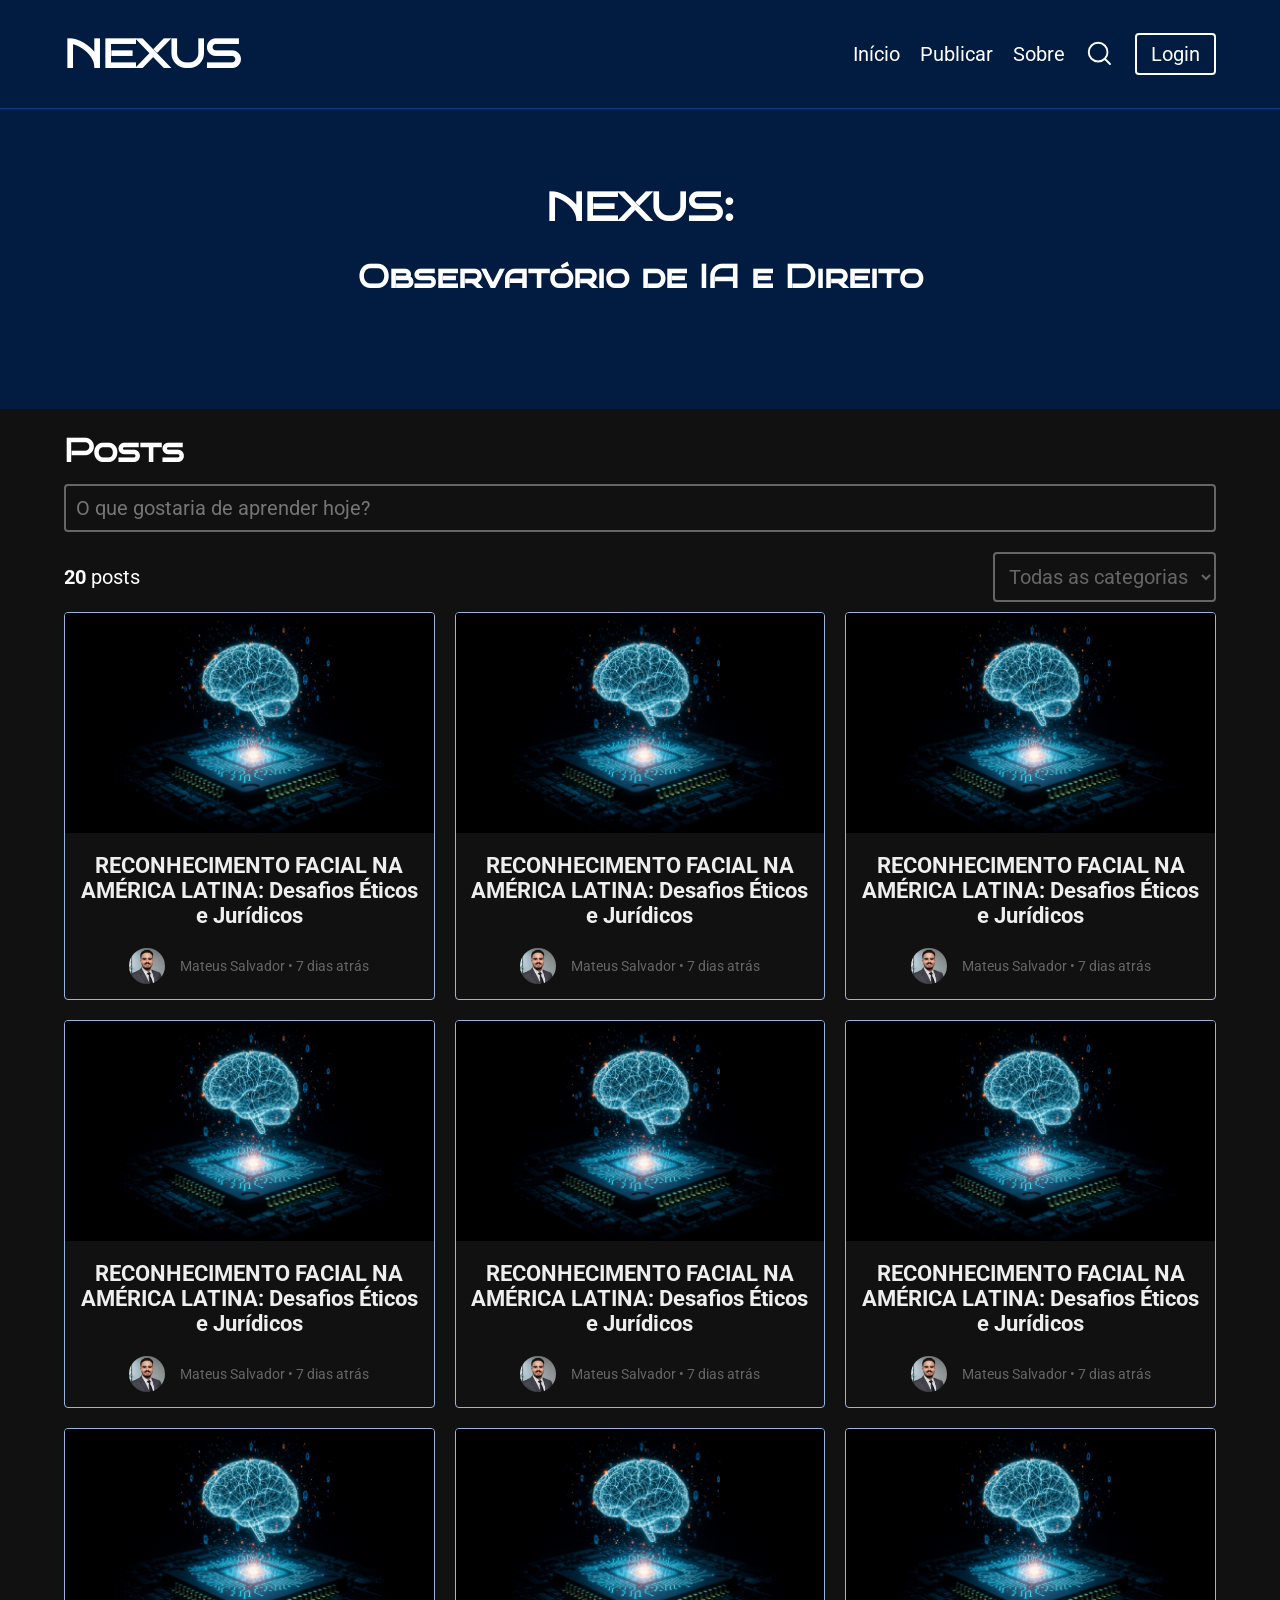
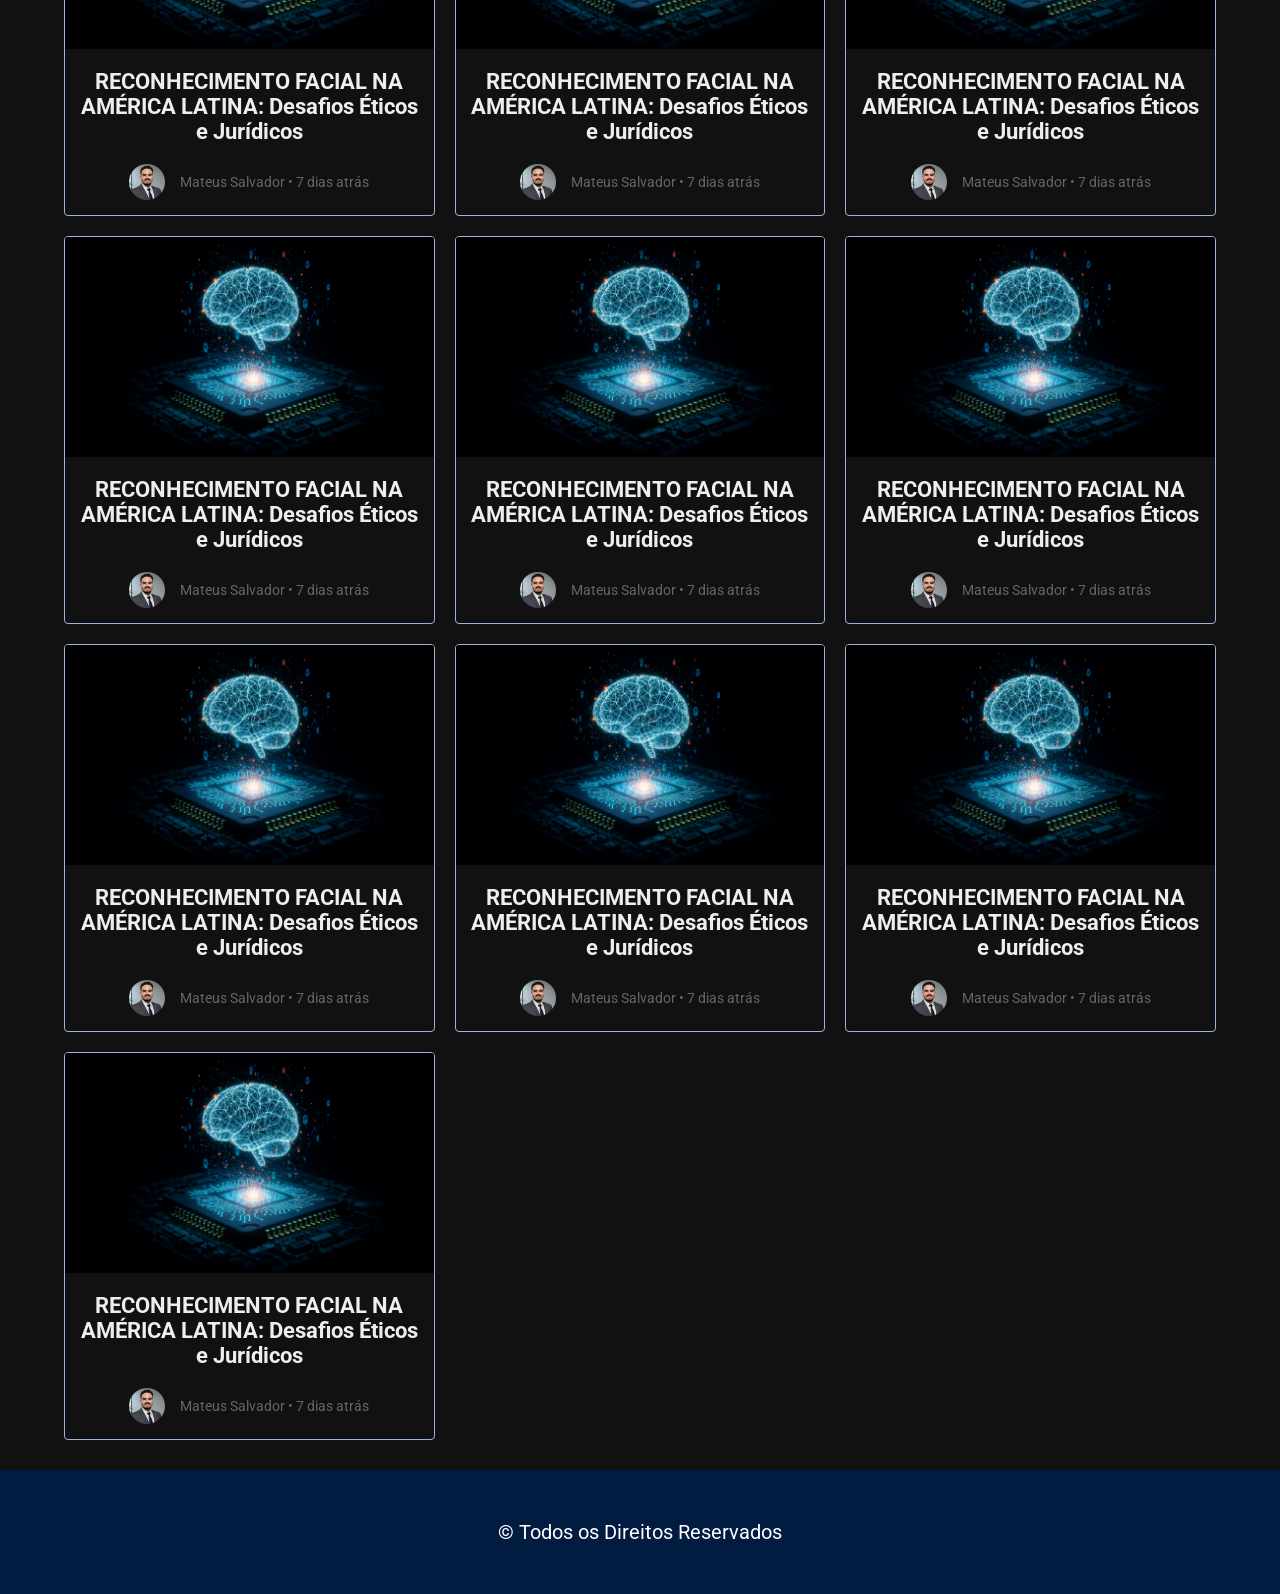
==== commit 98e16d39: "corrigindo bug do footer" ====
--- a/index.html
+++ b/index.html
@@ -9,7 +9,7 @@
   <link rel="preconnect" href="https://fonts.googleapis.com" />
   <link rel="preconnect" href="https://fonts.gstatic.com" crossorigin />
   <link
-    href="https://fonts.googleapis.com/css2?family=Bruno+Ace+SC&family=Lato:ital,wght@0,400;0,700;1,400;1,700&display=swap"
+    href="https://fonts.googleapis.com/css2?family=Bruno+Ace+SC&family=Roboto:ital,wght@0,100..900;1,100..900&display=swap"
     rel="stylesheet" />
   <link rel="shortcut icon" href="./media/law-icon.svg" />
 </head>
--- a/css/style.css
+++ b/css/style.css
@@ -13,8 +13,16 @@
   --texto: #eeeeee;
 }
 
+html {
+  height: 100%;
+}
+
 body {
   background-color: var(--fundo);
+  display: flex;
+  flex-direction: column;
+  min-height: 100vh;
+  min-height: 100dvh;
 }
 
 * {
@@ -118,7 +126,6 @@
   border: 2px solid var(--branco);
   opacity: 1;
   visibility: visible;
-  
 }
 
 .search-icon-link {
@@ -133,7 +140,6 @@
   color: var(--branco);
   border: 2px solid var(--branco);
   padding: 7px 14px;
-  transition: 0.5;
   border-radius: 4px;
   transition: all 300ms ease-in-out;
 }
@@ -256,6 +262,11 @@
 
 main {
   margin: 0px 0px 30px 0;
+  flex: 1 1 auto;
+}
+
+.content {
+  flex: 1 1 auto;
 }
 
 .posts {
@@ -346,6 +357,7 @@
   background-color: var(--azul-1);
   padding: 50px;
   width: 100%;
+  margin-top: auto;
 }
 .footer a {
   color: var(--branco);
@@ -361,7 +373,6 @@
   display: grid;
   grid-template-columns: 1fr 1fr;
   padding: 20px 0;
-  height: 100%;
 }
 
 .publish *,
@@ -498,7 +509,7 @@
   align-items: stretch;
   text-align: center;
   padding: 50px;
-  height: 100vh;
+  height: 100%;
 }
 
 .redirect-register {
@@ -672,7 +683,6 @@
   }
   .lateral-login .thumb-login-page {
     height: 100%;
-    height: 100%;
     width: 100%;
     object-fit: cover;
     object-position: 50% 40%;
@@ -722,4 +732,4 @@
   a {
     font-size: 1.6rem;
   }
-}
+}
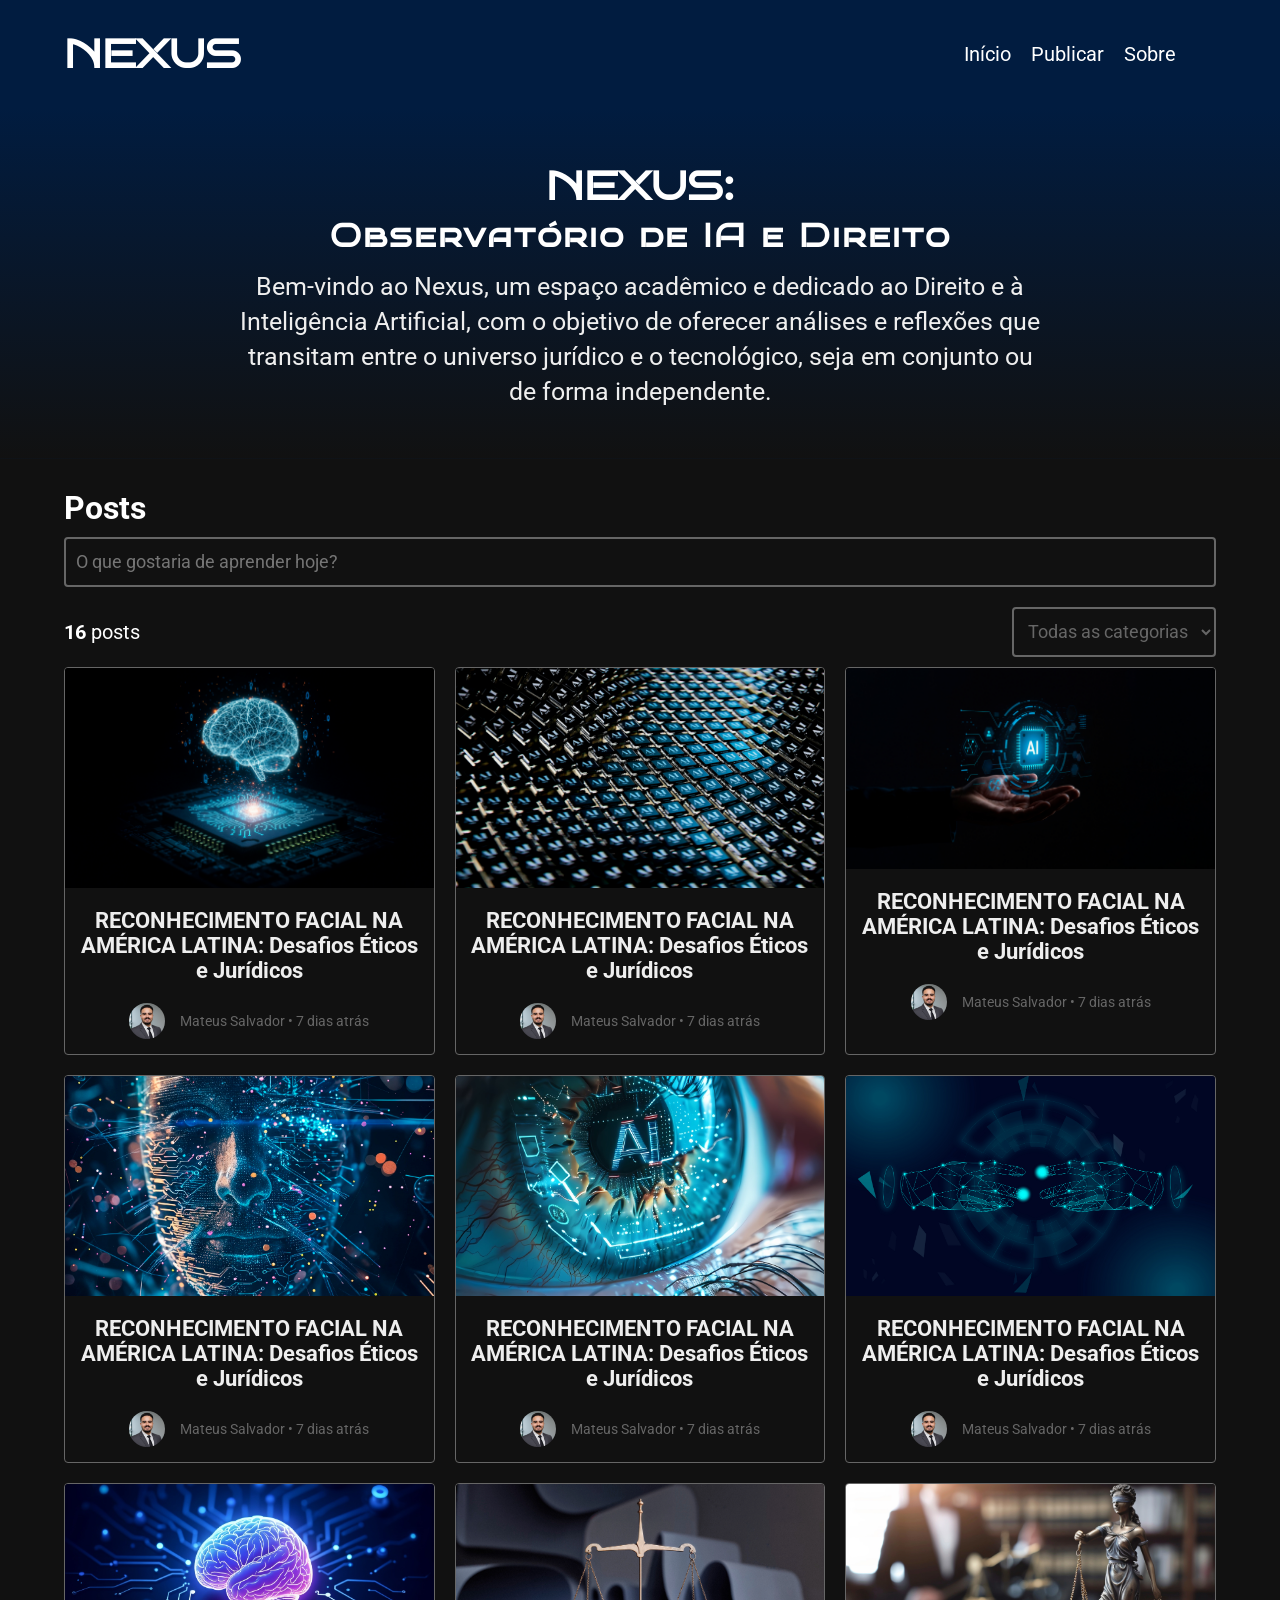
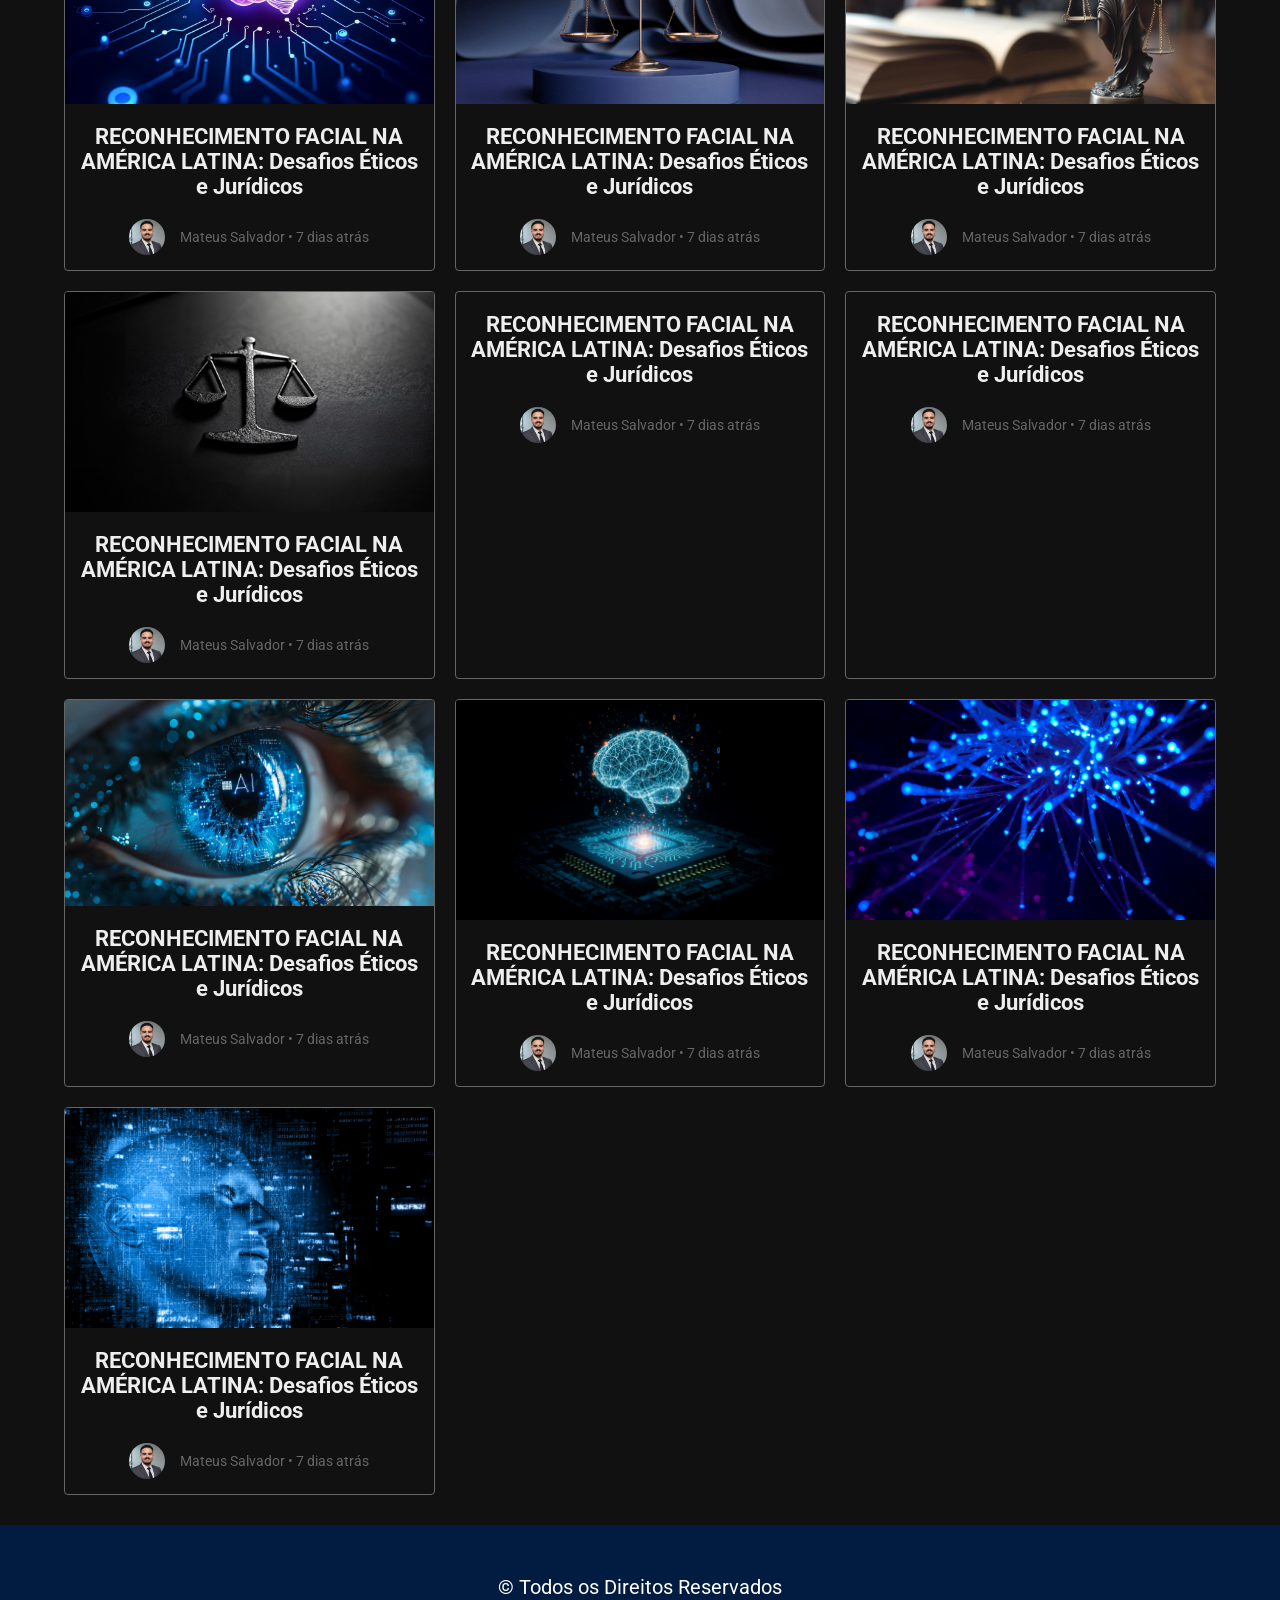
==== commit b6433405: "alterando homepage" ====
--- a/index.html
+++ b/index.html
@@ -1,327 +1,351 @@
 <!doctype html>
 <html lang="pt-br">
-
-<head>
-  <meta charset="UTF-8" />
-  <meta name="viewport" content="width=device-width, initial-scale=1.0" />
-  <title>Nexus | Observatório de IA e Direito</title>
-  <link rel="stylesheet" href="./css/style.css" />
-  <link rel="preconnect" href="https://fonts.googleapis.com" />
-  <link rel="preconnect" href="https://fonts.gstatic.com" crossorigin />
-  <link
-    href="https://fonts.googleapis.com/css2?family=Bruno+Ace+SC&family=Roboto:ital,wght@0,100..900;1,100..900&display=swap"
-    rel="stylesheet" />
-  <link rel="shortcut icon" href="./media/law-icon.svg" />
-</head>
-
-<body>
-  <header>
-    <div class="header interno">
-      <a href="./" class="logo">Nexus</a>
-      <nav>
-        <ul class="menu">
-          <li><a href="./">Início</a></li>
-          <li><a href="./publicar.html">Publicar</a></li>
-          <li><a href="./sobre.html">Sobre</a></li>
-          <li class="search-item">
-            <a href="#" class="search-icon-link"><img class="img-search-header" src="./media/search-white.svg"
-                alt="Abrir barra de pesquisa" /></a>
-            <input type="search" class="header-search-input" placeholder="Pesquisar...">
-          </li>
-          <li><a class="login-button" href="./login.html">Login</a></li>
-        </ul>
-        <button class="menu-alternativo">
-          <img src="./media/menu.svg" alt="Abrir menu" />
-        </button>
-      </nav>
-    </div>
-  </header>
-
-  <section class="blog-title-section externo">
-    <div class="blog-title-section interno">
-      <div class="blog-title-section-text">
-        <h1>Nexus:</h1>
-        <h2>Observatório de IA e Direito</h2>
-      </div>
-    </div>
-  </section>
-
-  <section class="search-section">
-    <div class="interno">
-      <h2>Posts</h2>
-      <div class="search-filter">
-        <div class="search-filter-forms">
-          <form class="search-post" method="get" action="">
-            <input type="search" placeholder="O que gostaria de aprender hoje?" />
-          </form>
-
-          <div class="category-and-num-posts">
-            <p class="num-posts"><span>20</span> posts</p>
-            <form method="get" action="">
-              <label for="category">Categoria</label>
-              <select name="category" id="category">
-                <option value="">Todas as categorias</option>
-                <option value="Direito">Direito</option>
-                <option value="IA">IA</option>
-              </select>
+  <head>
+    <meta charset="UTF-8" />
+    <meta name="viewport" content="width=device-width, initial-scale=1.0" />
+    <title>Nexus | Observatório de IA e Direito</title>
+    <link rel="stylesheet" href="./css/style.css" />
+    <link rel="preconnect" href="https://fonts.googleapis.com" />
+    <link rel="preconnect" href="https://fonts.gstatic.com" crossorigin />
+    <link
+      href="https://fonts.googleapis.com/css2?family=Bruno+Ace+SC&family=Roboto:ital,wght@0,100..900;1,100..900&display=swap"
+      rel="stylesheet"
+    />
+    <link rel="shortcut icon" href="./media/law-icon.svg" />
+    <link
+      rel="stylesheet"
+      href="https://cdnjs.cloudflare.com/ajax/libs/font-awesome/7.0.1/css/all.css"
+      integrity="sha512-NhLySQDkiKSKnT+R795uaHWRQ7D3VuIvgeOLCK8cWq4w5fq4sWF90gj8eURpTqn/f1mFzqClpOz8JPlgVTLfFw=="
+      crossorigin="anonymous"
+      referrerpolicy="no-referrer"
+    />
+  </head>
+
+  <body>
+    <header>
+      <div class="header interno">
+        <a href="./" class="logo">Nexus</a>
+        <nav>
+          <ul class="menu">
+            <li><a href="./">Início</a></li>
+            <li><a href="./publicar.html">Publicar</a></li>
+            <li><a href="./sobre.html">Sobre</a></li>
+            <li class="search-item">
+              <a href="#" class="search-icon-link"
+                ><i class="fa-brands fa-sistrix"></i
+              ></a>
+              <input
+                type="search"
+                class="header-search-input"
+                placeholder="Pesquisar..."
+              />
+            </li>
+            <li>
+              <a class="login-button" href="./login.html"
+                ><i class="fa-solid fa-user"></i
+              ></a>
+            </li>
+          </ul>
+          <button class="menu-alternativo">
+            <img src="./media/menu.svg" alt="Abrir menu" />
+          </button>
+        </nav>
+      </div>
+    </header>
+
+    <section class="blog-title-section externo">
+      <div class="blog-title-section interno">
+        <div class="blog-title-section-text">
+          <h1>Nexus:</h1>
+          <h2>Observatório de IA e Direito</h2>
+          <p>
+            Bem-vindo ao Nexus, um espaço acadêmico e dedicado ao Direito e à
+            Inteligência Artificial, com o objetivo de oferecer análises e
+            reflexões que transitam entre o universo jurídico e o tecnológico,
+            seja em conjunto ou de forma independente.
+          </p>
+        </div>
+      </div>
+    </section>
+
+    <section class="search-section">
+      <div class="interno">
+        <h2>Posts</h2>
+        <div class="search-filter">
+          <div class="search-filter-forms">
+            <form class="search-post" method="get" action="">
+              <input
+                type="search"
+                placeholder="O que gostaria de aprender hoje?"
+              />
             </form>
+
+            <div class="category-and-num-posts">
+              <p class="num-posts"><span>16</span> posts</p>
+              <form method="get" action="">
+                <label for="category">Categoria</label>
+                <select name="category" id="category">
+                  <option value="">Todas as categorias</option>
+                  <option value="Direito">Direito</option>
+                  <option value="IA">IA</option>
+                </select>
+              </form>
+            </div>
           </div>
         </div>
       </div>
-    </div>
-  </section>
-
-  <main>
-    <div class="posts interno">
-      <a href="./post.html">
-        <div class="post">
-          <img src="./media/homepage-3.jpg" alt="" />
-          <div class="post-info">
-            <h3 class="post-title">
-              RECONHECIMENTO FACIAL NA AMÉRICA LATINA: Desafios Éticos e
-              Jurídicos
-            </h3>
-            <div class="author-and-date">
-              <img src="./media/perfil.png" alt="" class="author-img" />
-              <span class="author-name">Mateus Salvador • 7 dias atrás</span>
-            </div>
-          </div>
-        </div>
-      </a>
-      <a href="./post.html">
-        <div class="post">
-          <img src="./media/homepage-3.jpg" alt="" />
-          <div class="post-info">
-            <h3 class="post-title">
-              RECONHECIMENTO FACIAL NA AMÉRICA LATINA: Desafios Éticos e
-              Jurídicos
-            </h3>
-            <div class="author-and-date">
-              <img src="./media/perfil.png" alt="" class="author-img" />
-              <span class="author-name">Mateus Salvador • 7 dias atrás</span>
-            </div>
-          </div>
-        </div>
-      </a>
-      <a href="./post.html">
-        <div class="post">
-          <img src="./media/homepage-3.jpg" alt="" />
-          <div class="post-info">
-            <h3 class="post-title">
-              RECONHECIMENTO FACIAL NA AMÉRICA LATINA: Desafios Éticos e
-              Jurídicos
-            </h3>
-            <div class="author-and-date">
-              <img src="./media/perfil.png" alt="" class="author-img" />
-              <span class="author-name">Mateus Salvador • 7 dias atrás</span>
-            </div>
-          </div>
-        </div>
-      </a>
-      <a href="./post.html">
-        <div class="post">
-          <img src="./media/homepage-3.jpg" alt="" />
-          <div class="post-info">
-            <h3 class="post-title">
-              RECONHECIMENTO FACIAL NA AMÉRICA LATINA: Desafios Éticos e
-              Jurídicos
-            </h3>
-            <div class="author-and-date">
-              <img src="./media/perfil.png" alt="" class="author-img" />
-              <span class="author-name">Mateus Salvador • 7 dias atrás</span>
-            </div>
-          </div>
-        </div>
-      </a>
-      <a href="./post.html">
-        <div class="post">
-          <img src="./media/homepage-3.jpg" alt="" />
-          <div class="post-info">
-            <h3 class="post-title">
-              RECONHECIMENTO FACIAL NA AMÉRICA LATINA: Desafios Éticos e
-              Jurídicos
-            </h3>
-            <div class="author-and-date">
-              <img src="./media/perfil.png" alt="" class="author-img" />
-              <span class="author-name">Mateus Salvador • 7 dias atrás</span>
-            </div>
-          </div>
-        </div>
-      </a>
-      <a href="./post.html">
-        <div class="post">
-          <img src="./media/homepage-3.jpg" alt="" />
-          <div class="post-info">
-            <h3 class="post-title">
-              RECONHECIMENTO FACIAL NA AMÉRICA LATINA: Desafios Éticos e
-              Jurídicos
-            </h3>
-            <div class="author-and-date">
-              <img src="./media/perfil.png" alt="" class="author-img" />
-              <span class="author-name">Mateus Salvador • 7 dias atrás</span>
-            </div>
-          </div>
-        </div>
-      </a>
-      <a href="./post.html">
-        <div class="post">
-          <img src="./media/homepage-3.jpg" alt="" />
-          <div class="post-info">
-            <h3 class="post-title">
-              RECONHECIMENTO FACIAL NA AMÉRICA LATINA: Desafios Éticos e
-              Jurídicos
-            </h3>
-            <div class="author-and-date">
-              <img src="./media/perfil.png" alt="" class="author-img" />
-              <span class="author-name">Mateus Salvador • 7 dias atrás</span>
-            </div>
-          </div>
-        </div>
-      </a>
-      <a href="./post.html">
-        <div class="post">
-          <img src="./media/homepage-3.jpg" alt="" />
-          <div class="post-info">
-            <h3 class="post-title">
-              RECONHECIMENTO FACIAL NA AMÉRICA LATINA: Desafios Éticos e
-              Jurídicos
-            </h3>
-            <div class="author-and-date">
-              <img src="./media/perfil.png" alt="" class="author-img" />
-              <span class="author-name">Mateus Salvador • 7 dias atrás</span>
-            </div>
-          </div>
-        </div>
-      </a>
-      <a href="./post.html">
-        <div class="post">
-          <img src="./media/homepage-3.jpg" alt="" />
-          <div class="post-info">
-            <h3 class="post-title">
-              RECONHECIMENTO FACIAL NA AMÉRICA LATINA: Desafios Éticos e
-              Jurídicos
-            </h3>
-            <div class="author-and-date">
-              <img src="./media/perfil.png" alt="" class="author-img" />
-              <span class="author-name">Mateus Salvador • 7 dias atrás</span>
-            </div>
-          </div>
-        </div>
-      </a>
-      <a href="./post.html">
-        <div class="post">
-          <img src="./media/homepage-3.jpg" alt="" />
-          <div class="post-info">
-            <h3 class="post-title">
-              RECONHECIMENTO FACIAL NA AMÉRICA LATINA: Desafios Éticos e
-              Jurídicos
-            </h3>
-            <div class="author-and-date">
-              <img src="./media/perfil.png" alt="" class="author-img" />
-              <span class="author-name">Mateus Salvador • 7 dias atrás</span>
-            </div>
-          </div>
-        </div>
-      </a>
-      <a href="./post.html">
-        <div class="post">
-          <img src="./media/homepage-3.jpg" alt="" />
-          <div class="post-info">
-            <h3 class="post-title">
-              RECONHECIMENTO FACIAL NA AMÉRICA LATINA: Desafios Éticos e
-              Jurídicos
-            </h3>
-            <div class="author-and-date">
-              <img src="./media/perfil.png" alt="" class="author-img" />
-              <span class="author-name">Mateus Salvador • 7 dias atrás</span>
-            </div>
-          </div>
-        </div>
-      </a>
-      <a href="./post.html">
-        <div class="post">
-          <img src="./media/homepage-3.jpg" alt="" />
-          <div class="post-info">
-            <h3 class="post-title">
-              RECONHECIMENTO FACIAL NA AMÉRICA LATINA: Desafios Éticos e
-              Jurídicos
-            </h3>
-            <div class="author-and-date">
-              <img src="./media/perfil.png" alt="" class="author-img" />
-              <span class="author-name">Mateus Salvador • 7 dias atrás</span>
-            </div>
-          </div>
-        </div>
-      </a>
-      <a href="./post.html">
-        <div class="post">
-          <img src="./media/homepage-3.jpg" alt="" />
-          <div class="post-info">
-            <h3 class="post-title">
-              RECONHECIMENTO FACIAL NA AMÉRICA LATINA: Desafios Éticos e
-              Jurídicos
-            </h3>
-            <div class="author-and-date">
-              <img src="./media/perfil.png" alt="" class="author-img" />
-              <span class="author-name">Mateus Salvador • 7 dias atrás</span>
-            </div>
-          </div>
-        </div>
-      </a>
-      <a href="./post.html">
-        <div class="post">
-          <img src="./media/homepage-3.jpg" alt="" />
-          <div class="post-info">
-            <h3 class="post-title">
-              RECONHECIMENTO FACIAL NA AMÉRICA LATINA: Desafios Éticos e
-              Jurídicos
-            </h3>
-            <div class="author-and-date">
-              <img src="./media/perfil.png" alt="" class="author-img" />
-              <span class="author-name">Mateus Salvador • 7 dias atrás</span>
-            </div>
-          </div>
-        </div>
-      </a>
-      <a href="./post.html">
-        <div class="post">
-          <img src="./media/homepage-3.jpg" alt="" />
-          <div class="post-info">
-            <h3 class="post-title">
-              RECONHECIMENTO FACIAL NA AMÉRICA LATINA: Desafios Éticos e
-              Jurídicos
-            </h3>
-            <div class="author-and-date">
-              <img src="./media/perfil.png" alt="" class="author-img" />
-              <span class="author-name">Mateus Salvador • 7 dias atrás</span>
-            </div>
-          </div>
-        </div>
-      </a>
-      <a href="./post.html">
-        <div class="post">
-          <img src="./media/homepage-3.jpg" alt="" />
-          <div class="post-info">
-            <h3 class="post-title">
-              RECONHECIMENTO FACIAL NA AMÉRICA LATINA: Desafios Éticos e
-              Jurídicos
-            </h3>
-            <div class="author-and-date">
-              <img src="./media/perfil.png" alt="" class="author-img" />
-              <span class="author-name">Mateus Salvador • 7 dias atrás</span>
-            </div>
-          </div>
-        </div>
-      </a>
-    </div>
-  </main>
-
-  <footer>
-    <div class="footer interno">
-      <p><a href="">&copy; Todos os Direitos Reservados</a></p>
-    </div>
-  </footer>
-  <script src="./js/script.js" defer></script>
-</body>
-
-</html>+    </section>
+
+    <main>
+      <div class="posts interno">
+        <a href="./post.html">
+          <div class="post">
+            <img src="./media/homepage-3.jpg" alt="" />
+            <div class="post-info">
+              <h3 class="post-title">
+                RECONHECIMENTO FACIAL NA AMÉRICA LATINA: Desafios Éticos e
+                Jurídicos
+              </h3>
+              <div class="author-and-date">
+                <img src="./media/perfil.png" alt="" class="author-img" />
+                <span class="author-name">Mateus Salvador • 7 dias atrás</span>
+              </div>
+            </div>
+          </div>
+        </a>
+        <a href="./post.html">
+          <div class="post">
+            <img src="./media/homepage-4.jpg" alt="" />
+            <div class="post-info">
+              <h3 class="post-title">
+                RECONHECIMENTO FACIAL NA AMÉRICA LATINA: Desafios Éticos e
+                Jurídicos
+              </h3>
+              <div class="author-and-date">
+                <img src="./media/perfil.png" alt="" class="author-img" />
+                <span class="author-name">Mateus Salvador • 7 dias atrás</span>
+              </div>
+            </div>
+          </div>
+        </a>
+        <a href="./post.html">
+          <div class="post">
+            <img src="./media/homepage-2.jpg" alt="" />
+            <div class="post-info">
+              <h3 class="post-title">
+                RECONHECIMENTO FACIAL NA AMÉRICA LATINA: Desafios Éticos e
+                Jurídicos
+              </h3>
+              <div class="author-and-date">
+                <img src="./media/perfil.png" alt="" class="author-img" />
+                <span class="author-name">Mateus Salvador • 7 dias atrás</span>
+              </div>
+            </div>
+          </div>
+        </a>
+        <a href="./post.html">
+          <div class="post">
+            <img src="./media/login-page-2.jpg" alt="" />
+            <div class="post-info">
+              <h3 class="post-title">
+                RECONHECIMENTO FACIAL NA AMÉRICA LATINA: Desafios Éticos e
+                Jurídicos
+              </h3>
+              <div class="author-and-date">
+                <img src="./media/perfil.png" alt="" class="author-img" />
+                <span class="author-name">Mateus Salvador • 7 dias atrás</span>
+              </div>
+            </div>
+          </div>
+        </a>
+        <a href="./post.html">
+          <div class="post">
+            <img src="./media/login-page-3.jpg" alt="" />
+            <div class="post-info">
+              <h3 class="post-title">
+                RECONHECIMENTO FACIAL NA AMÉRICA LATINA: Desafios Éticos e
+                Jurídicos
+              </h3>
+              <div class="author-and-date">
+                <img src="./media/perfil.png" alt="" class="author-img" />
+                <span class="author-name">Mateus Salvador • 7 dias atrás</span>
+              </div>
+            </div>
+          </div>
+        </a>
+        <a href="./post.html">
+          <div class="post">
+            <img src="./media/login-page-4.jpg" alt="" />
+            <div class="post-info">
+              <h3 class="post-title">
+                RECONHECIMENTO FACIAL NA AMÉRICA LATINA: Desafios Éticos e
+                Jurídicos
+              </h3>
+              <div class="author-and-date">
+                <img src="./media/perfil.png" alt="" class="author-img" />
+                <span class="author-name">Mateus Salvador • 7 dias atrás</span>
+              </div>
+            </div>
+          </div>
+        </a>
+        <a href="./post.html">
+          <div class="post">
+            <img src="./media/login-page.jpg" alt="" />
+            <div class="post-info">
+              <h3 class="post-title">
+                RECONHECIMENTO FACIAL NA AMÉRICA LATINA: Desafios Éticos e
+                Jurídicos
+              </h3>
+              <div class="author-and-date">
+                <img src="./media/perfil.png" alt="" class="author-img" />
+                <span class="author-name">Mateus Salvador • 7 dias atrás</span>
+              </div>
+            </div>
+          </div>
+        </a>
+        <a href="./post.html">
+          <div class="post">
+            <img src="./media/direito.jpg" alt="" />
+            <div class="post-info">
+              <h3 class="post-title">
+                RECONHECIMENTO FACIAL NA AMÉRICA LATINA: Desafios Éticos e
+                Jurídicos
+              </h3>
+              <div class="author-and-date">
+                <img src="./media/perfil.png" alt="" class="author-img" />
+                <span class="author-name">Mateus Salvador • 7 dias atrás</span>
+              </div>
+            </div>
+          </div>
+        </a>
+        <a href="./post.html">
+          <div class="post">
+            <img src="./media/1.jpg" alt="" />
+            <div class="post-info">
+              <h3 class="post-title">
+                RECONHECIMENTO FACIAL NA AMÉRICA LATINA: Desafios Éticos e
+                Jurídicos
+              </h3>
+              <div class="author-and-date">
+                <img src="./media/perfil.png" alt="" class="author-img" />
+                <span class="author-name">Mateus Salvador • 7 dias atrás</span>
+              </div>
+            </div>
+          </div>
+        </a>
+        <a href="./post.html">
+          <div class="post">
+            <img src="./media/4.jpg" alt="" />
+            <div class="post-info">
+              <h3 class="post-title">
+                RECONHECIMENTO FACIAL NA AMÉRICA LATINA: Desafios Éticos e
+                Jurídicos
+              </h3>
+              <div class="author-and-date">
+                <img src="./media/perfil.png" alt="" class="author-img" />
+                <span class="author-name">Mateus Salvador • 7 dias atrás</span>
+              </div>
+            </div>
+          </div>
+        </a>
+        <a href="./post.html">
+          <div class="post">
+            <img src="./media/8.jpg" alt="" />
+            <div class="post-info">
+              <h3 class="post-title">
+                RECONHECIMENTO FACIAL NA AMÉRICA LATINA: Desafios Éticos e
+                Jurídicos
+              </h3>
+              <div class="author-and-date">
+                <img src="./media/perfil.png" alt="" class="author-img" />
+                <span class="author-name">Mateus Salvador • 7 dias atrás</span>
+              </div>
+            </div>
+          </div>
+        </a>
+        <a href="./post.html">
+          <div class="post">
+            <img src="./media/9.jpg" alt="" />
+            <div class="post-info">
+              <h3 class="post-title">
+                RECONHECIMENTO FACIAL NA AMÉRICA LATINA: Desafios Éticos e
+                Jurídicos
+              </h3>
+              <div class="author-and-date">
+                <img src="./media/perfil.png" alt="" class="author-img" />
+                <span class="author-name">Mateus Salvador • 7 dias atrás</span>
+              </div>
+            </div>
+          </div>
+        </a>
+        <a href="./post.html">
+          <div class="post">
+            <img src="./media/login-page-5.jpg" alt="" />
+            <div class="post-info">
+              <h3 class="post-title">
+                RECONHECIMENTO FACIAL NA AMÉRICA LATINA: Desafios Éticos e
+                Jurídicos
+              </h3>
+              <div class="author-and-date">
+                <img src="./media/perfil.png" alt="" class="author-img" />
+                <span class="author-name">Mateus Salvador • 7 dias atrás</span>
+              </div>
+            </div>
+          </div>
+        </a>
+        <a href="./post.html">
+          <div class="post">
+            <img src="./media/homepage-3.jpg" alt="" />
+            <div class="post-info">
+              <h3 class="post-title">
+                RECONHECIMENTO FACIAL NA AMÉRICA LATINA: Desafios Éticos e
+                Jurídicos
+              </h3>
+              <div class="author-and-date">
+                <img src="./media/perfil.png" alt="" class="author-img" />
+                <span class="author-name">Mateus Salvador • 7 dias atrás</span>
+              </div>
+            </div>
+          </div>
+        </a>
+        <a href="./post.html">
+          <div class="post">
+            <img src="./media/homepage-6.jpg" alt="" />
+            <div class="post-info">
+              <h3 class="post-title">
+                RECONHECIMENTO FACIAL NA AMÉRICA LATINA: Desafios Éticos e
+                Jurídicos
+              </h3>
+              <div class="author-and-date">
+                <img src="./media/perfil.png" alt="" class="author-img" />
+                <span class="author-name">Mateus Salvador • 7 dias atrás</span>
+              </div>
+            </div>
+          </div>
+        </a>
+        <a href="./post.html">
+          <div class="post">
+            <img src="./media/homepage-1.jpg" alt="" />
+            <div class="post-info">
+              <h3 class="post-title">
+                RECONHECIMENTO FACIAL NA AMÉRICA LATINA: Desafios Éticos e
+                Jurídicos
+              </h3>
+              <div class="author-and-date">
+                <img src="./media/perfil.png" alt="" class="author-img" />
+                <span class="author-name">Mateus Salvador • 7 dias atrás</span>
+              </div>
+            </div>
+          </div>
+        </a>
+      </div>
+    </main>
+
+    <footer>
+      <div class="footer interno">
+        <p><a href="">&copy; Todos os Direitos Reservados</a></p>
+      </div>
+    </footer>
+    <script src="./js/script.js" defer></script>
+  </body>
+</html>
--- a/css/style.css
+++ b/css/style.css
@@ -10,14 +10,18 @@
   --branco: #ffffff;
   --fundo: #111;
   --cinza: #666666;
+  --cinza-claro: #999999;
   --texto: #eeeeee;
 }
 
 html {
   height: 100%;
+  max-width: 100%;
+  overflow-x: hidden;
 }
 
 body {
+  max-width: 100%;
   background-color: var(--fundo);
   display: flex;
   flex-direction: column;
@@ -54,7 +58,7 @@
 header {
   background-color: var(--azul-1);
   width: 100%;
-  border-bottom: 1px solid var(--azul-2);
+  overflow: hidden;
 }
 
 .logo {
@@ -74,6 +78,10 @@
   justify-content: space-between;
   padding: 30px 0;
   align-items: center;
+}
+
+nav {
+  position: relative;
 }
 
 .menu {
@@ -138,14 +146,15 @@
 
 a.login-button {
   color: var(--branco);
-  border: 2px solid var(--branco);
-  padding: 7px 14px;
-  border-radius: 4px;
   transition: all 300ms ease-in-out;
 }
 
 a.login-button:hover {
   border-color: var(--azul-5);
+}
+
+i {
+  font-size: 2.2rem;
 }
 
 .menu-alternativo {
@@ -161,38 +170,66 @@
 }
 
 .blog-title-section.externo {
-  height: 300px;
   background-color: var(--azul-1);
+  background-image: linear-gradient(to bottom, var(--azul-1), var(--fundo));
   background-repeat: no-repeat;
-  background-position: bottom right;
   background-size: cover;
+  background-position: 100% 70%;
+  margin-bottom: 10px;
+}
+
+.last-posts {
+  display: flex;
+  justify-content: flex-end;
+  gap: 20px;
 }
 
 .blog-title-section.interno {
-  height: 100%;
-  display: flex;
+  display: flex;
+  flex-direction: column;
+  justify-content: center;
   align-items: center;
-  justify-content: center;
 }
 
 .blog-title-section-text {
-  max-width: 50%;
-  margin-bottom: 40px;
-  text-align: center;
+  max-width: 800px;
+  grid-column: 2/3;
+  padding: 50px 0;
+  justify-self: start;
 }
 
 .blog-title-section h1,
-h2,
+.blog-title-section h2,
 h1 span {
   color: var(--branco);
   text-align: center;
   line-height: 1.4;
   font-family: "Bruno Ace SC", Helvetica, Arial, sans-serif;
   max-width: 100%;
+  position: relative;
+  z-index: 1001;
+}
+
+.blog-title-section-text * {
+  color: var(--texto);
+  text-align: center;
+}
+
+.blog-title-section h1 {
+  padding-bottom: 0;
 }
 
 .blog-title-section h2 {
-  margin-top: 5px;
+  letter-spacing: 2px;
+  margin-bottom: 10px;
+}
+
+.blog-title-section p {
+  font-size: 2.5rem;
+  margin-top: 10px;
+  line-height: 1.4;
+  word-spacing: 0;
+  letter-spacing: 0;
 }
 
 h1 {
@@ -220,6 +257,12 @@
   width: 100%;
   outline: none;
   transition: all 300ms ease-in-out;
+  height: 50px;
+}
+
+.search-section select,
+.search-post [placeholder] {
+  font-size: 1.75rem;
 }
 
 [for="category"] {
@@ -271,7 +314,7 @@
 
 .posts {
   display: grid;
-  grid-template-columns: repeat(auto-fill, minmax(290px, 1fr));
+  grid-template-columns: repeat(auto-fill, minmax(330px, 1fr));
   gap: 20px;
   grid-auto-rows: auto;
 }
@@ -282,7 +325,7 @@
 .post {
   display: flex;
   flex-direction: column;
-  border: 1px solid var(--azul-5);
+  border: 1px solid var(--cinza);
   border-radius: 4px;
   background-color: var(--fundo);
   height: 100%;
@@ -484,6 +527,70 @@
   text-indent: 50px;
 }
 
+.post-author-area {
+  margin-top: 100px;
+  display: flex;
+  flex-direction: column;
+  align-items: center;
+  border-radius: 4px;
+}
+
+.post-author-area::before {
+  content: "";
+  display: block;
+  height: 5px;
+  width: 120px;
+  background-image: linear-gradient(
+    to right,
+    var(--azul-2) 30%,
+    var(--azul-4) 60%
+  );
+  margin-bottom: 40px;
+}
+
+.post-author-img {
+  object-fit: cover;
+  object-position: center center;
+  width: 152px;
+  height: 152px;
+  border-radius: 76px;
+  margin-bottom: 40px;
+}
+
+.post-author-area * {
+  color: var(--texto);
+}
+
+.post-author-area span {
+  margin-bottom: 20px;
+  color: var(--cinza-claro);
+}
+
+p.post-author-presentation {
+  text-indent: 0;
+  max-width: 50vw;
+  text-align: center;
+  margin-bottom: 20px;
+}
+
+.post-author-social span {
+  font-size: 1.6rem;
+  display: block;
+  text-align: center;
+  margin: 15px 0;
+}
+
+.post-author-redes {
+  display: flex;
+  gap: 15px;
+  align-items: center;
+}
+
+.post-author-redes img {
+  width: 36px;
+  height: 36px;
+}
+
 /* Início da Página de Login */
 
 .login-page {
@@ -612,6 +719,132 @@
     grid-template-columns: 1fr 2fr;
   }
   p,
+  .blog-title-section-text p,
+  li,
+  strong,
+  span,
+  input,
+  input[placeholder],
+  a {
+    font-size: 2.2rem;
+  }
+
+  .lateral-login .thumb-login-page {
+    height: 100vh;
+  }
+}
+
+@media (max-width: 768px) {
+  body {
+    overflow-x: hidden;
+  }
+
+  .post-author-area p {
+    max-width: 80vw;
+  }
+  .menu {
+    position: absolute;
+    top: 101px;
+    right: 0;
+    background: var(--azul-1);
+    width: 50vw;
+    height: calc(100vh - 101px);
+    flex-direction: column;
+    align-items: center;
+    justify-content: flex-start;
+    padding-top: 40px;
+    gap: 10px;
+    transform: translateX(100%);
+    transition: all 300ms ease-in-out;
+  }
+
+  .menu.active {
+    transform: translateX(0);
+    display: flex;
+    flex-direction: column;
+    align-items: center;
+  }
+  .menu li {
+    margin-left: 0;
+    opacity: 0;
+  }
+  .menu a {
+    display: block;
+    padding: 15px;
+  }
+  .menu-alternativo {
+    display: block;
+  }
+  .blog-title-section-text {
+    max-width: 100%;
+  }
+  .posts {
+    grid-template-columns: repeat(auto-fit, minmax(290px, 1fr));
+  }
+  .header-search-input {
+    padding: 5px 10px;
+    right: 50%;
+    transform: translate(50%, -50%);
+  }
+  .header-search-input.active {
+    width: 99%;
+    margin-right: 0;
+    right: 50%;
+    transform: translate(50%, -50%);
+  }
+  .login-page {
+    display: flex;
+    flex-direction: column;
+  }
+  .login-page .lateral-login {
+    height: 200px;
+  }
+  .lateral-login .thumb-login-page {
+    height: 100%;
+    width: 100%;
+    object-fit: cover;
+    object-position: 50% 40%;
+  }
+
+  .form-login {
+    display: flex;
+    justify-content: flex-start;
+    padding: 30px;
+    height: 100%;
+  }
+
+  .publicacao.interno {
+    max-width: 90vw;
+  }
+}
+
+@media (max-width: 480px) {
+  .posts {
+    grid-template-columns: repeat(auto-fit, minmax(290px, 1fr));
+  }
+  h1 {
+    font-size: 2.8rem;
+  }
+  h2 {
+    font-size: 2.4rem;
+  }
+  h3 {
+    font-size: 2rem;
+  }
+  .post-title {
+    font-size: 1.75rem;
+  }
+
+  .login-btn {
+    margin-top: 30px !important;
+  }
+
+  .redirect-register {
+    flex-direction: column;
+    gap: 5px;
+  }
+  p,
+  .blog-title-section-text p,
   li,
   strong,
   span,
@@ -621,115 +854,3 @@
     font-size: 1.8rem;
   }
 }
-
-@media (max-width: 768px) {
-  .menu {
-    position: absolute;
-    top: 101px;
-    right: 0;
-    background: var(--azul-1);
-    width: 100%;
-    height: calc(100vh - 101px);
-    flex-direction: column;
-    align-items: center;
-    justify-content: flex-start;
-    padding-top: 40px;
-    gap: 10px;
-    transform: translateX(100%);
-    transition: transform 300ms ease-in-out;
-    z-index: 1000;
-    overflow-y: auto;
-  }
-  .menu.active {
-    transform: translateX(0);
-    display: flex;
-    flex-direction: column;
-    align-items: center;
-  }
-  .menu li {
-    width: 80%;
-    text-align: center;
-  }
-  .menu a {
-    display: block;
-    padding: 15px;
-  }
-  .menu-alternativo {
-    display: block;
-  }
-  .blog-title-section-text {
-    max-width: 100%;
-  }
-  .posts {
-    grid-template-columns: repeat(auto-fit, minmax(290px, 1fr));
-  }
-  .header-search-input {
-    padding: 5px 10px;
-    right: 50%;
-    transform: translate(50%, -50%);
-  }
-  .header-search-input.active {
-    width: 99%;
-    margin-right: 0;
-    right: 50%;
-    transform: translate(50%, -50%);
-  }
-  .login-page {
-    display: flex;
-    flex-direction: column;
-  }
-  .login-page .lateral-login {
-    height: 300px;
-  }
-  .lateral-login .thumb-login-page {
-    height: 100%;
-    width: 100%;
-    object-fit: cover;
-    object-position: 50% 40%;
-  }
-
-  .form-login {
-    display: flex;
-    justify-content: flex-start;
-    padding: 50px;
-    height: 100%;
-  }
-
-  .publicacao.interno {
-    max-width: 90vw;
-  }
-}
-
-@media (max-width: 480px) {
-  .posts {
-    grid-template-columns: repeat(auto-fit, minmax(290px, 1fr));
-  }
-  h1 {
-    font-size: 2.8rem;
-  }
-  h2 {
-    font-size: 2.4rem;
-  }
-  h3 {
-    font-size: 2rem;
-  }
-  .post-title {
-    font-size: 1.75rem;
-  }
-  .login-page .lateral-login {
-    height: 100px;
-  }
-  .redirect-register {
-    flex-direction: column;
-    gap: 5px;
-  }
-  p,
-  li,
-  strong,
-  span,
-  input,
-  input[placeholder],
-  a {
-    font-size: 1.6rem;
-  }
-}
